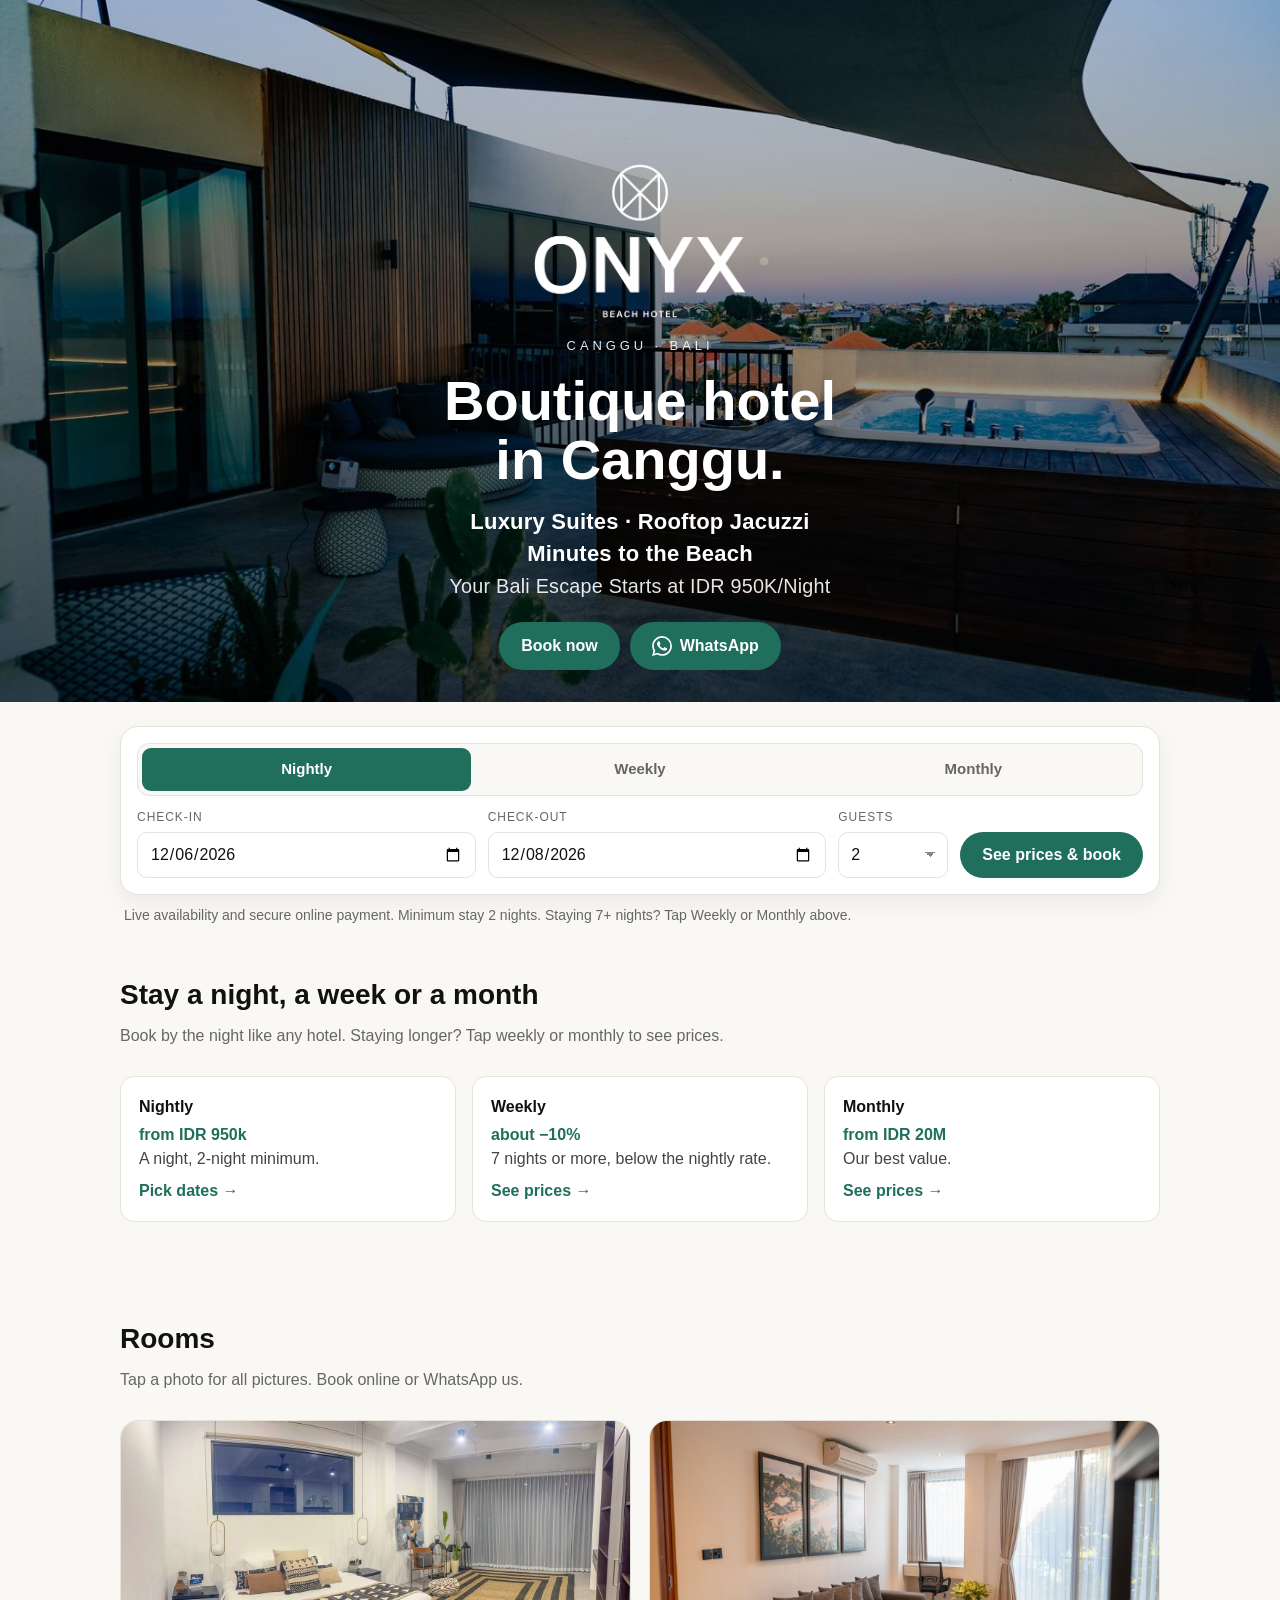
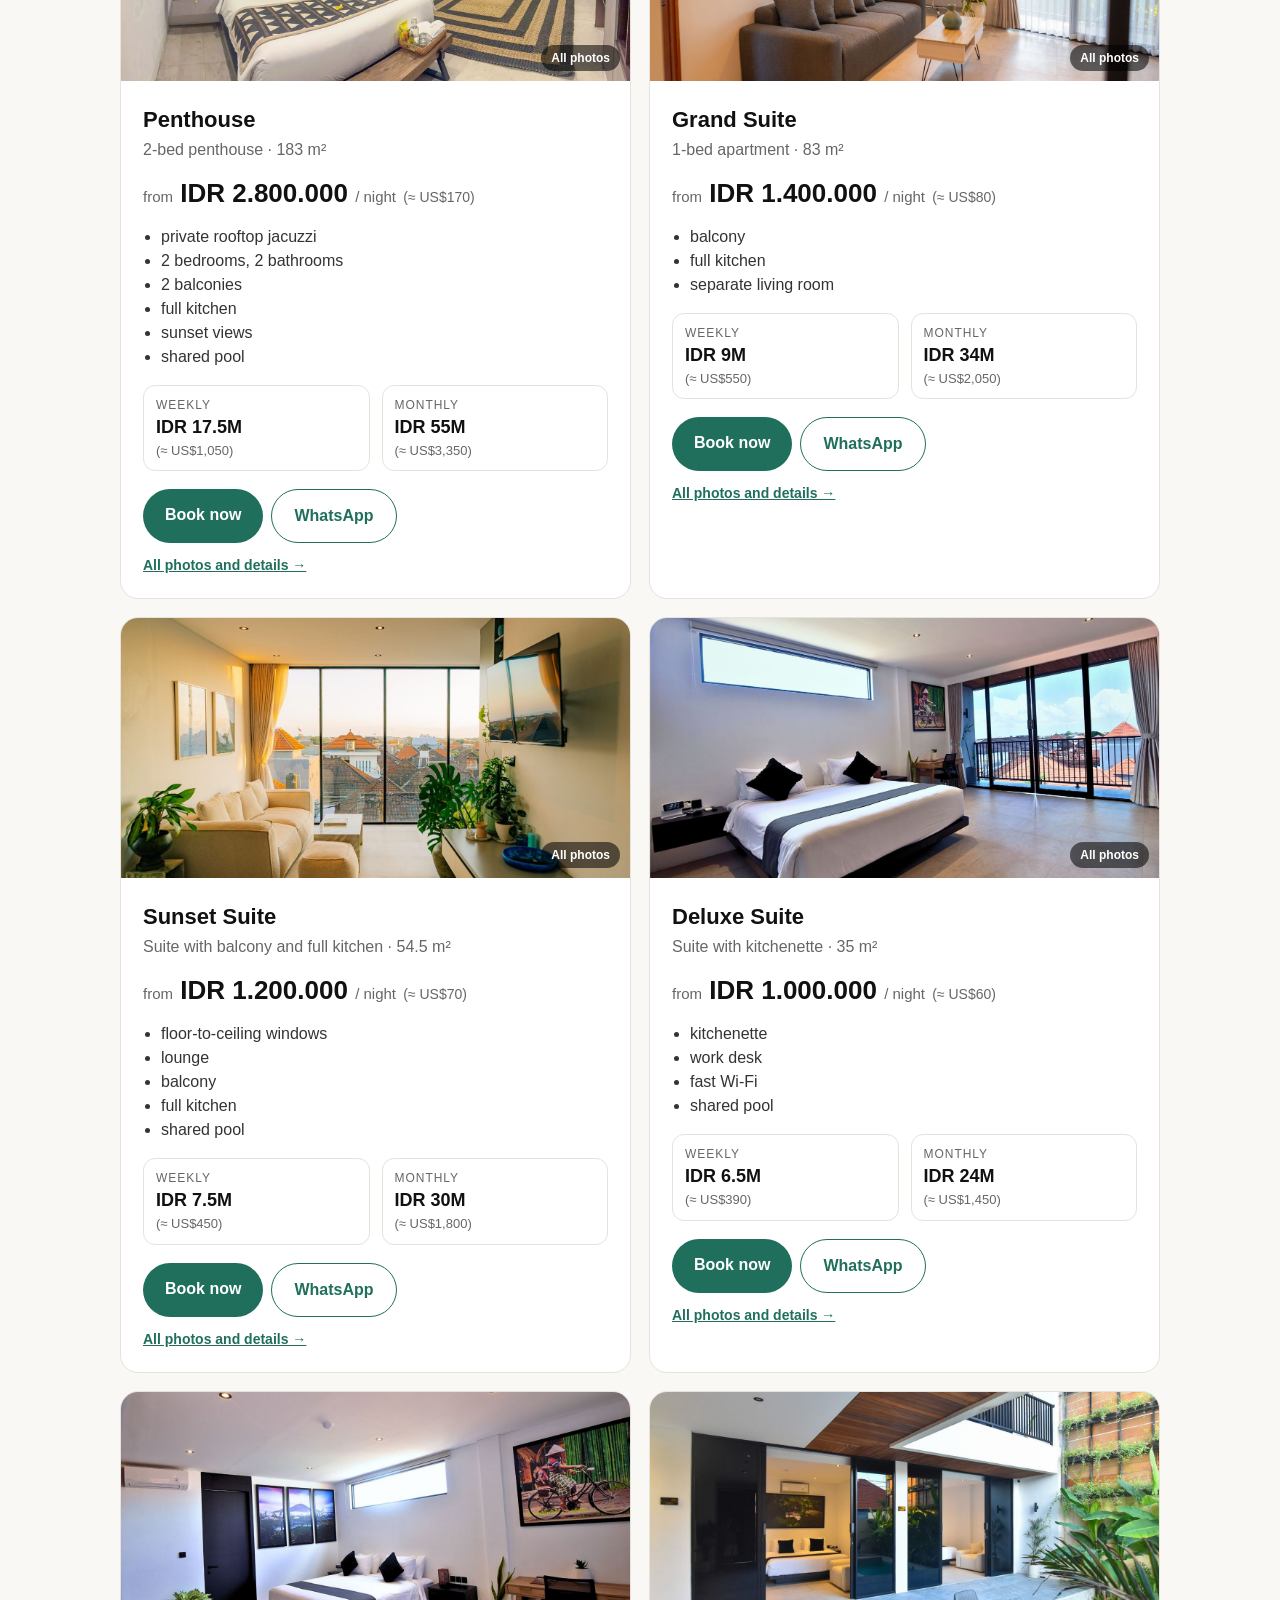
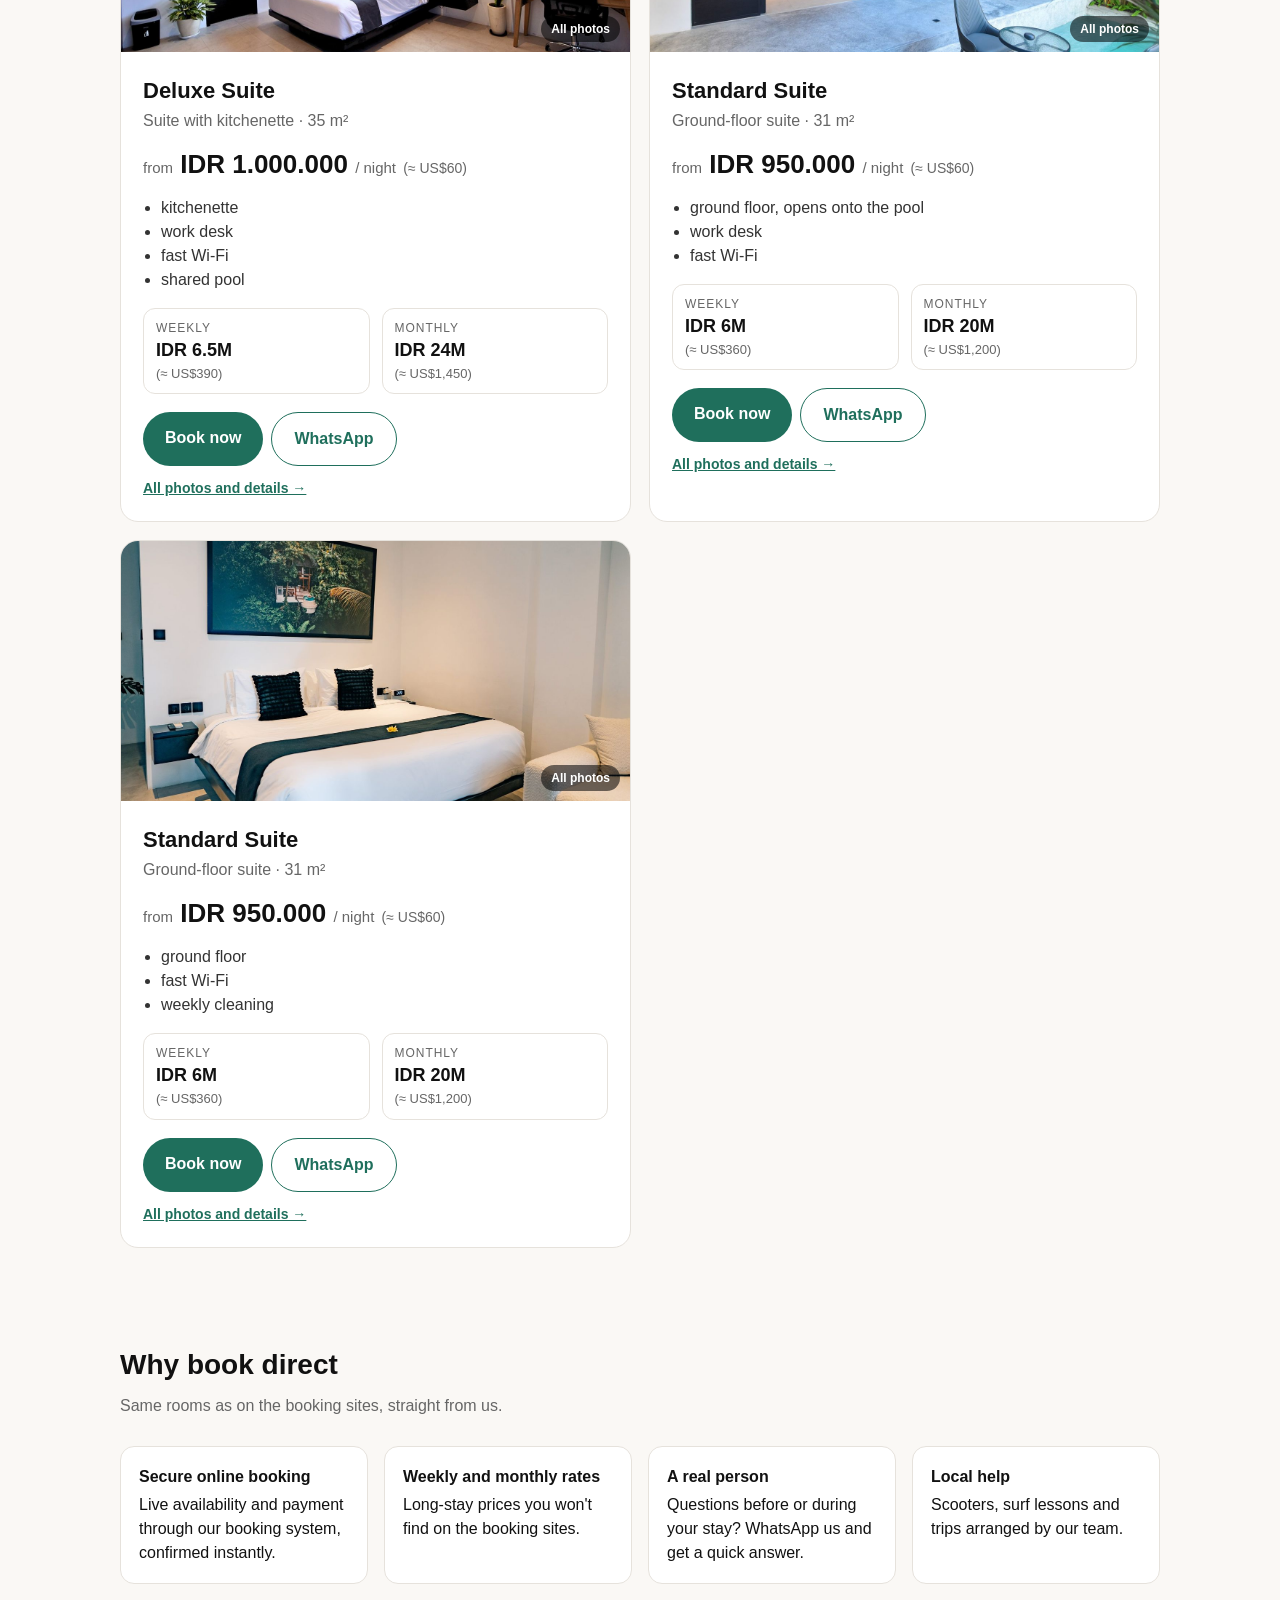
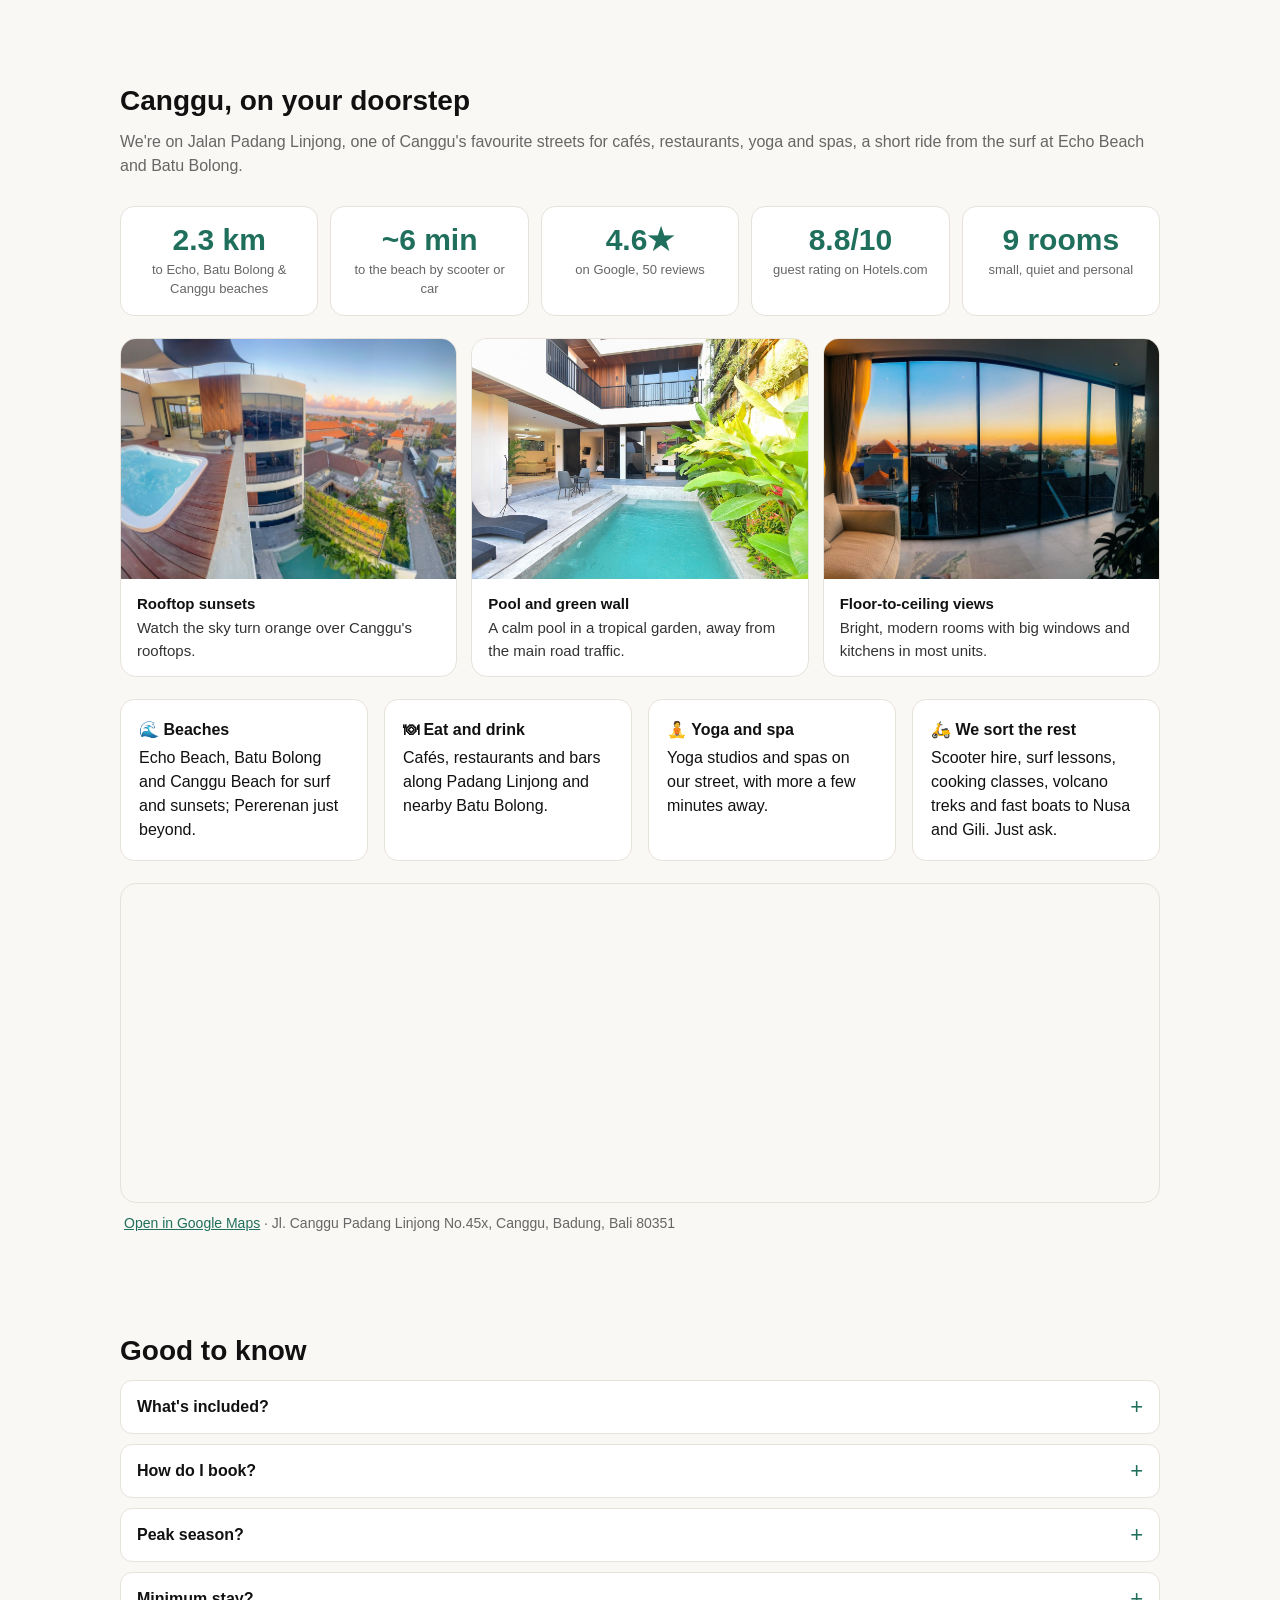
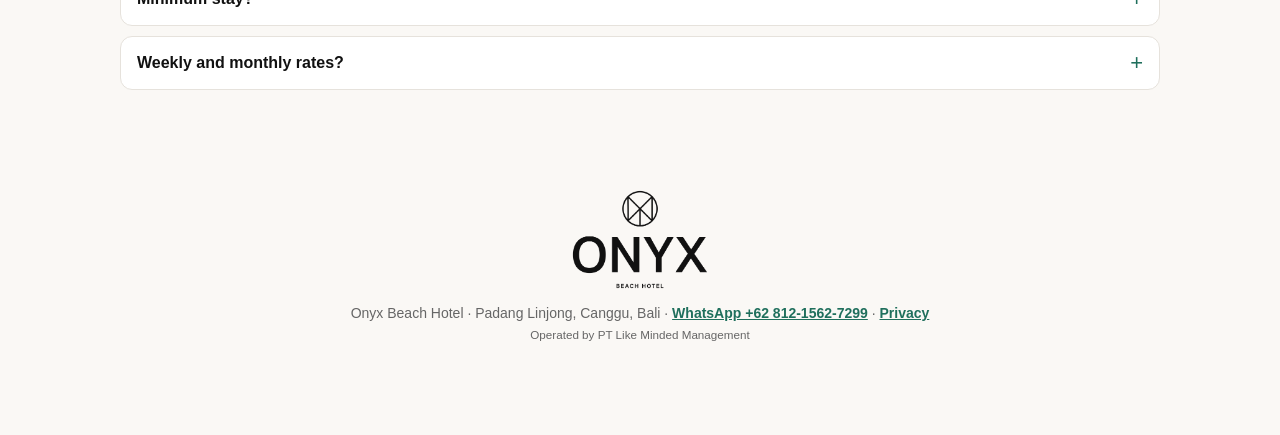
==== index.html @ e7cbac2f "Fixed cover photo per room, all different; Penthouse name Co-Authored-By: Claude Opus 5.5 <noreply@a" ====
<!doctype html>
<html lang="en">
<head>
<meta charset="utf-8">
<meta name="viewport" content="width=device-width, initial-scale=1">
<title>Onyx Beach Hotel Canggu | Boutique Hotel · Nightly, Weekly &amp; Monthly Stays</title>
<meta name="description" content="Boutique hotel in Canggu, Bali. Suites and a rooftop penthouse around a pool, a few minutes from Echo Beach. From IDR 950k a night; weekly and monthly rates available. Book direct on WhatsApp.">
<meta property="og:title" content="Onyx Beach Hotel, Canggu: boutique suites and a rooftop penthouse">
<meta property="og:description" content="From IDR 950k a night. Weekly and monthly rates available. Book direct on WhatsApp.">
<meta property="og:image" content="https://onyxbeachhotel.com/img/hero.jpg">
<meta property="og:url" content="https://onyxbeachhotel.com/">
<link rel="canonical" href="https://onyxbeachhotel.com/">
<link rel="icon" type="image/png" href="img/favicon-64.png">
<link rel="apple-touch-icon" href="img/apple-touch-icon.png">
<meta name="theme-color" content="#000000">
<script type="application/ld+json">{"@context": "https://schema.org", "@type": "Hotel", "name": "Onyx Beach Hotel", "description": "Boutique hotel in Padang Linjong, Canggu, Bali. Nightly stays, plus weekly and monthly rates.", "address": {"@type": "PostalAddress", "addressLocality": "Canggu", "addressRegion": "Bali", "addressCountry": "ID"}, "url": "https://onyxbeachhotel.com", "telephone": "+6281215627299", "amenityFeature": [{"@type": "LocationFeatureSpecification", "name": "Swimming pool", "value": true}, {"@type": "LocationFeatureSpecification", "name": "Free Wi-Fi", "value": true}, {"@type": "LocationFeatureSpecification", "name": "Kitchen", "value": true}], "priceRange": "From IDR 950.000 per night"}</script>
<style>
:root{--ink:#111;--muted:#666;--line:#e6e2dc;--bg:#faf8f5;--card:#fff;--accent:#1f6f5c;--accent-ink:#fff}
*{box-sizing:border-box}body{margin:0;font-family:-apple-system,BlinkMacSystemFont,"Segoe UI",Roboto,sans-serif;color:var(--ink);background:var(--bg);line-height:1.5}
img{display:block;width:100%;height:100%;object-fit:cover}
.hero{position:relative;height:78vh;min-height:460px;color:#fff}
.hero img{position:absolute;inset:0}.hero::after{content:"";position:absolute;inset:0;background:linear-gradient(180deg,rgba(0,0,0,.15),rgba(0,0,0,.6))}
.hero .in{position:absolute;z-index:1;left:0;right:0;bottom:0;padding:32px 20px;max-width:1080px;margin:0 auto}
.hero .in img.logo{position:static;width:min(220px,46vw);height:auto;display:block;margin:0 auto 14px;object-fit:contain}
.hero .in{text-align:center}.hero p.tag{font-size:clamp(18px,2.4vw,22px);font-weight:600;letter-spacing:.01em;line-height:1.45}.hero p.tag .from{font-weight:400;opacity:.9;font-size:.9em}.hero p{margin-left:auto!important;margin-right:auto!important}.hbtns{justify-content:center}
.brand{letter-spacing:.3em;font-size:13px;text-transform:uppercase;opacity:.9}
h1{font-size:clamp(32px,6vw,56px);line-height:1.05;margin:.3em 0}
.hero p{font-size:18px;max-width:560px;margin:0 0 20px}
.btn{display:inline-block;background:var(--accent);color:var(--accent-ink);text-decoration:none;padding:14px 22px;border-radius:999px;font-weight:600}
.search{padding-top:24px;padding-bottom:0}
.bk{display:grid;grid-template-columns:1fr 1fr 110px auto;gap:12px;align-items:end;background:var(--card);border:1px solid var(--line);border-radius:18px;padding:16px;box-shadow:0 8px 24px rgba(0,0,0,.06)}
.bk label{display:flex;flex-direction:column;font-size:12px;text-transform:uppercase;letter-spacing:.08em;color:var(--muted);gap:6px}
.bk input,.bk select{font:inherit;font-size:16px;color:var(--ink);padding:10px 12px;border:1px solid var(--line);border-radius:10px;background:#fff;min-height:46px;width:100%}
.bk .btn{border:0;font-size:16px;cursor:pointer;min-height:46px}
.bk .stay{grid-column:1/-1;display:grid;grid-template-columns:repeat(3,1fr);gap:4px;background:var(--bg,#f4f1ec);border:1px solid var(--line);border-radius:12px;padding:4px}
.bk .stay button{font:inherit;font-size:15px;font-weight:600;border:0;border-radius:9px;padding:10px 4px;background:transparent;color:var(--muted);cursor:pointer;min-height:42px}
.bk .stay button[aria-selected=true]{background:var(--accent,#2f6f57);color:#fff}
.bk label[hidden]{display:none}
.float{transition:opacity .2s}
[data-pick]{cursor:pointer;transition:border-color .15s,transform .15s}
[data-pick]:hover,[data-pick]:focus-visible{border-color:var(--accent,#2f6f57);transform:translateY(-1px)}
[data-pick] .go{display:block;margin-top:8px;font-weight:600;color:var(--accent,#2f6f57)}
.note{color:var(--muted);font-size:14px;margin:10px 4px 0}.note a{color:var(--accent)}
.bk input,.bk select{min-width:0;max-width:100%;height:46px;-webkit-appearance:none;appearance:none}.bk select{background-image:linear-gradient(45deg,transparent 50%,#888 50%),linear-gradient(135deg,#888 50%,transparent 50%);background-position:calc(100% - 17px) 50%,calc(100% - 12px) 50%;background-size:5px 5px;background-repeat:no-repeat;padding-right:28px}
.bk input::-webkit-date-and-time-value{text-align:left}.bk label{min-width:0}
.gallery{position:relative;text-decoration:none}.gallery .ph{position:absolute;right:10px;bottom:10px;background:rgba(0,0,0,.55);color:#fff;font-size:12px;font-weight:600;padding:4px 10px;border-radius:999px;pointer-events:none}
@media (max-width:760px){.bk{grid-template-columns:repeat(6,minmax(0,1fr));align-items:end}.bk .stay{grid-column:1/-1}.bk label{grid-column:span 3}.bk label.g{grid-column:span 2}.bk .btn{grid-column:span 4}}
.stats{display:grid;grid-template-columns:repeat(5,1fr);gap:12px;margin:0 0 22px}
.stats div{background:var(--card);border:1px solid var(--line);border-radius:14px;padding:16px;text-align:center}
.stats b{display:block;font-size:clamp(22px,4vw,30px);color:var(--accent);line-height:1.1}.stats span{display:block;font-size:13px;color:var(--muted);margin-top:4px}
.tiles{display:grid;grid-template-columns:repeat(3,1fr);gap:14px;margin:0 0 22px}
.tiles figure{margin:0;background:var(--card);border:1px solid var(--line);border-radius:16px;overflow:hidden}
.tiles img{height:240px}.tiles figcaption{padding:14px 16px;color:#333;font-size:15px}.tiles b{display:block;color:var(--ink);margin-bottom:2px}
.map{margin-top:22px;border-radius:16px;overflow:hidden;border:1px solid var(--line);height:320px}.map iframe{border:0;width:100%;height:100%}
.place .why{margin-top:0}
@media (max-width:760px){.stats{grid-template-columns:repeat(2,1fr)}.stats div:last-child{grid-column:1/-1}.tiles{grid-template-columns:1fr}.tiles img{height:220px}.map{height:260px}}
.btn.alt{background:#fff;color:var(--accent);border:1px solid var(--accent)}
.btn.ghost{background:rgba(255,255,255,.15);border:1px solid rgba(255,255,255,.6);margin-left:8px}
.hbtns{display:flex;gap:10px;flex-wrap:wrap;align-items:stretch}.hbtns .btn{margin:0;display:inline-flex;align-items:center;justify-content:center;gap:8px;line-height:1.2}
.btn.wa{background:var(--accent);color:#fff}.btn.wa svg{width:20px;height:20px}
.wafab{position:fixed;right:16px;bottom:calc(78px + env(safe-area-inset-bottom));z-index:9;width:56px;height:56px;border-radius:50%;background:var(--accent);color:#fff;display:flex;align-items:center;justify-content:center;box-shadow:0 6px 20px rgba(0,0,0,.25);transition:opacity .2s}.wafab svg{width:30px;height:30px}@media (max-width:640px){.wafab{width:52px;height:52px;bottom:calc(72px + env(safe-area-inset-bottom))}}
section{max-width:1080px;margin:0 auto;padding:48px 20px}
h2{font-size:28px;margin:0 0 8px}.lead{color:var(--muted);margin:0 0 28px}
.why{display:grid;grid-template-columns:repeat(auto-fit,minmax(220px,1fr));gap:16px}
.why div{background:var(--card);border:1px solid var(--line);border-radius:14px;padding:18px}
.why b{display:block;margin-bottom:4px}
.units{display:grid;gap:22px}
.unit{background:var(--card);border:1px solid var(--line);border-radius:18px;overflow:hidden;display:grid;grid-template-columns:1fr;grid-template-rows:auto 1fr}
@media (min-width:761px){.units{grid-template-columns:1fr 1fr;gap:18px}.unit .gallery{height:260px;min-height:0}}
.gallery{display:block;overflow:hidden;min-height:300px}.gallery img{width:100%;height:100%;object-fit:cover;display:block}
.gallery img{scroll-snap-align:start}
.unit .body{padding:22px}.unit h3{margin:0;font-size:22px}.meta{color:var(--muted);margin:2px 0 12px}
.more{margin:12px 0 0;font-size:14px}.more a{color:var(--accent);font-weight:600}
.feats{padding-left:18px;margin:0 0 16px;color:#333}
.night{margin:0 0 12px;font-size:clamp(22px,5.5vw,26px);font-weight:700}.night .from,.night .per{font-size:15px;font-weight:400;color:var(--muted)}.night .sub{display:inline;font-size:14px;font-weight:400}
.prices{display:grid;grid-template-columns:1fr 1fr;gap:12px;margin-bottom:18px}
.prices div{border:1px solid var(--line);border-radius:12px;padding:10px 12px}
.lbl{display:block;font-size:12px;text-transform:uppercase;letter-spacing:.08em;color:var(--muted)}
.amt{display:block;font-weight:700;font-size:clamp(15px,4.2vw,18px);white-space:nowrap}.sub{display:block;font-size:13px;color:var(--muted)}
.strip{display:grid;grid-template-columns:1fr 1fr;gap:12px}.strip img{border-radius:14px;height:260px}
details{background:var(--card);border:1px solid var(--line);border-radius:12px;padding:14px 16px;margin-bottom:10px}
summary{font-weight:600;cursor:pointer;list-style:none;display:flex;justify-content:space-between;align-items:center;gap:12px}summary::-webkit-details-marker{display:none}
summary::after{content:"+";font-size:22px;font-weight:400;color:var(--accent);line-height:1}details[open] summary::after{content:"−"}
footer a{color:var(--accent);font-weight:600}
footer{text-align:center;color:var(--muted);padding:40px 20px 90px;font-size:14px}
.float{position:fixed;right:16px;bottom:calc(16px + env(safe-area-inset-bottom));z-index:9;box-shadow:0 6px 20px rgba(0,0,0,.25)}@media (max-width:640px){.float{padding:10px 16px;font-size:15px}.float .fl-x{display:none}}
@media (max-width:760px){.unit{grid-template-columns:1fr}.gallery{min-height:240px}.btn.ghost{display:none}.strip img{height:180px}}
.acts{display:flex;gap:8px;flex-wrap:wrap}.acts .btn{margin:0;text-align:center}
#rates .why .p{display:block;font-weight:700;color:var(--accent)}#rates .why .d{display:block;color:#444}
.mb{display:none}
@media (max-width:760px){
section{padding:30px 16px}h2{font-size:23px;margin-bottom:4px}.lead{font-size:15px;margin:0 0 14px}
.dt{display:none}.mb{display:inline}
.hero{height:64svh;min-height:470px}.hero .in{padding:22px 16px}.hero p{font-size:16px;margin-bottom:14px}.hero .in img.logo{width:min(150px,38vw);margin-bottom:8px}h1{font-size:34px}
.search{padding-top:16px}.bk{padding:12px;gap:10px}
#rates .why{grid-template-columns:repeat(3,1fr);gap:8px}#rates .why div{padding:12px 10px;font-size:13.5px;text-align:center}#rates .why .d{display:none}#rates .why .go{margin-top:4px;font-size:13px}
.units{grid-auto-flow:column;grid-auto-columns:86%;overflow-x:auto;scroll-snap-type:x mandatory;gap:12px;margin:0 -16px;padding:0 16px 8px;-webkit-overflow-scrolling:touch;scrollbar-width:none}
.units::-webkit-scrollbar{display:none}.unit{scroll-snap-align:center;align-self:start}
.unit .gallery{min-height:0;height:210px;overflow:hidden}.unit .gallery img:not(:first-child){display:none}
.unit .body{padding:14px 16px 16px}.unit h3{font-size:20px}.meta{margin:0 0 8px;font-size:14px}
.night{font-size:20px;margin:0 0 10px}.night .sub{font-size:13px}
.feats{display:flex;flex-wrap:wrap;gap:5px;padding:0;margin:0 0 10px;list-style:none}.feats li{font-size:12px;line-height:1.3;background:var(--bg);border:1px solid var(--line);border-radius:999px;padding:3px 9px;color:#444}.feats li:nth-child(n+4){display:none}
.unit .more{display:none}#units{padding-bottom:14px}#units+section{padding-top:22px}
.prices{gap:8px;margin-bottom:12px}.prices div{padding:8px 10px}
.acts{flex-wrap:nowrap}.acts .btn{flex:1;padding:12px 8px}
.more{margin-top:10px}
.why{grid-template-columns:1fr 1fr;gap:8px}.why div{padding:12px;font-size:14px}
.stats{display:flex;overflow-x:auto;gap:8px;margin:0 -16px 14px;padding:0 16px 4px;scrollbar-width:none}.stats::-webkit-scrollbar{display:none}.stats div{flex:0 0 40%;padding:12px 8px}.stats div:last-child{grid-column:auto}
.tiles{display:grid;grid-auto-flow:column;grid-auto-columns:78%;grid-template-columns:none;overflow-x:auto;scroll-snap-type:x mandatory;gap:10px;margin:0 -16px 14px;padding:0 16px 4px;scrollbar-width:none}.tiles::-webkit-scrollbar{display:none}.tiles figure{scroll-snap-align:start}.tiles img{height:170px}.tiles figcaption{padding:10px 12px;font-size:14px}
.map{height:200px;margin-top:14px}
.tiles,.stats{scroll-padding:0 16px}.tiles figure:first-child,.stats div:first-child{margin-left:0}
.night .sub{display:block;margin-top:2px}
#rates .lead{display:none}
.place .lead{font-size:14.5px}
details{padding:12px 14px;margin-bottom:8px}details p{margin:8px 0 0}
footer{padding:28px 16px 90px}
}

</style>
</head>
<body>
<header class="hero">
  <img src="img/hero.jpg" alt="Penthouse jacuzzi terrace at Onyx Beach Hotel, Canggu">
  <div class="in">
    <img class="logo" src="img/onyx-logo-white.png" alt="Onyx Beach Hotel">
    <div class="brand">Canggu · Bali</div>
    <h1>Boutique hotel<br>in Canggu.</h1>
    <p class="tag">Luxury Suites · Rooftop Jacuzzi<br>Minutes to the Beach<br><span class="from">Your Bali Escape Starts at IDR 950K/Night</span></p>
    <div class="hbtns"><a class="btn" href="https://us2.cloudbeds.com/en/reservation/o2FIu3?currency=idr">Book now</a><a class="btn wa" href="https://wa.me/6281215627299?text=Hi%20Onyx%2C%20I%27d%20like%20to%20book%20a%20room.%20Check-in%3A%20%E2%80%A6%20Check-out%3A%20%E2%80%A6%20Guests%3A%20%E2%80%A6"><svg viewBox="0 0 24 24" width="22" height="22" aria-hidden="true" fill="currentColor"><path d="M17.472 14.382c-.297-.149-1.758-.867-2.03-.967-.273-.099-.471-.148-.67.15-.197.297-.767.966-.94 1.164-.173.199-.347.223-.644.075-.297-.15-1.255-.463-2.39-1.475-.883-.788-1.48-1.761-1.653-2.059-.173-.297-.018-.458.13-.606.134-.133.298-.347.446-.52.149-.174.198-.298.298-.497.099-.198.05-.371-.025-.52-.075-.149-.669-1.612-.916-2.207-.242-.579-.487-.5-.669-.51-.173-.008-.371-.01-.57-.01-.198 0-.52.074-.792.372-.272.297-1.04 1.016-1.04 2.479 0 1.462 1.065 2.875 1.213 3.074.149.198 2.096 3.2 5.077 4.487.709.306 1.262.489 1.694.625.712.227 1.36.195 1.871.118.571-.085 1.758-.719 2.006-1.413.248-.694.248-1.289.173-1.413-.074-.124-.272-.198-.57-.347m-5.421 7.403h-.004a9.87 9.87 0 01-5.031-1.378l-.361-.214-3.741.982.998-3.648-.235-.374a9.86 9.86 0 01-1.51-5.26c.001-5.45 4.436-9.884 9.888-9.884 2.64 0 5.122 1.03 6.988 2.898a9.825 9.825 0 012.893 6.994c-.003 5.45-4.437 9.884-9.885 9.884m8.413-18.297A11.815 11.815 0 0012.05 0C5.495 0 .16 5.335.157 11.892c0 2.096.547 4.142 1.588 5.945L.057 24l6.305-1.654a11.882 11.882 0 005.683 1.448h.005c6.554 0 11.89-5.335 11.893-11.893a11.821 11.821 0 00-3.48-8.413z"/></svg> WhatsApp</a></div>
  </div>
</header>

<section class="search" id="book">
  <form id="bk" class="bk">
    <div class="stay" role="tablist" aria-label="Length of stay">
      <button type="button" role="tab" data-m="night" aria-selected="true">Nightly</button>
      <button type="button" role="tab" data-m="week" aria-selected="false">Weekly</button>
      <button type="button" role="tab" data-m="month" aria-selected="false">Monthly</button>
    </div>
    <label>Check-in<input type="date" name="in" required></label>
    <label class="m-night">Check-out<input type="date" name="out" required></label>
    <label class="m-week" hidden>Weeks<select name="w"><option value="1">1 week</option><option value="2">2 weeks</option><option value="3">3 weeks</option></select></label>
    <label class="m-month" hidden>Months<select name="mo"><option value="1">1 month</option><option value="2">2 months</option><option value="3">3 months</option></select></label>
    <label class="g">Guests<select name="g"><option>1</option><option selected>2</option><option>3</option><option>4</option><option>5</option><option>6</option></select></label>
    <button class="btn" type="submit">See prices &amp; book</button>
  </form>
  <p class="note" id="bknote">Live availability and secure online payment. Minimum stay 2 nights. Staying 7+ nights? Tap Weekly or Monthly above.</p>
</section>
<script>
(function(){
  var f=document.getElementById('bk'), base="https://us2.cloudbeds.com/en/reservation/o2FIu3?currency=idr", mode='night';
  var direct='https://onyx-whatsapp.onyxbeachhotel.workers.dev/book';
  var notes={night:'Live availability and secure online payment. Minimum stay 2 nights. Staying 7+ nights? Tap Weekly or Monthly above.',
    week:'Weekly prices, about 10% below the nightly rate. Booked direct with us: no booking-site fees. We confirm on WhatsApp.',
    month:'Monthly prices from IDR 20M, our best value. Booked direct with us: no booking-site fees. Longer than 3 months? Tap Chat.'};
  function iso(d){return d.toISOString().slice(0,10)}
  function plus(v,n,unit){var d=new Date(v+'T12:00'); if(unit==='m') d.setMonth(d.getMonth()+n); else d.setDate(d.getDate()+n); return iso(d)}
  var t=new Date(Date.now()+8*3600e3); t.setUTCHours(12);
  f['in'].min=iso(t); f['in'].value=iso(t); f.out.min=plus(iso(t),2); f.out.value=plus(iso(t),2);
  f['in'].addEventListener('change',function(){
    var m=plus(f['in'].value,2); f.out.min=m; if(f.out.value<m) f.out.value=m;
  });
  function setMode(m){
    mode=m;
    [].forEach.call(f.querySelectorAll('.stay button'),function(b){b.setAttribute('aria-selected',b.getAttribute('data-m')===m?'true':'false')});
    f.querySelector('.m-night').hidden=m!=='night'; f.out.required=m==='night';
    f.querySelector('.m-week').hidden=m!=='week'; f.querySelector('.m-month').hidden=m!=='month';
    document.getElementById('bknote').textContent=notes[m];
  }
  [].forEach.call(f.querySelectorAll('.stay button'),function(b){b.addEventListener('click',function(){setMode(b.getAttribute('data-m'))})});
  function pick(e){
    var el=e.target.closest&&e.target.closest('[data-pick]'); if(!el||(e.type==='keydown'&&e.key!=='Enter'&&e.key!==' ')) return;
    e.preventDefault(); setMode(el.getAttribute('data-pick')); document.getElementById('book').scrollIntoView({behavior:'smooth',block:'start'});
  }
  document.addEventListener('click',pick); document.addEventListener('keydown',pick);
  if(location.hash==='#monthly') setMode('month'); else if(location.hash==='#weekly') setMode('week');
  f.addEventListener('submit',function(e){
    e.preventDefault();
    if(mode==='night'){
      var q='checkin='+f['in'].value+'&checkout='+f.out.value+'&adults='+f.g.value;
      location.href=base+(base.indexOf('?')<0?'?':'&')+q+'#'+q; return;
    }
    var out=mode==='week'?plus(f['in'].value,7*f.w.value):plus(f['in'].value,+f.mo.value,'m');
    location.href=direct+'?in='+f['in'].value+'&out='+out+'&adults='+Math.min(f.g.value,4)+'&stay='+mode+'&n='+(mode==='week'?f.w.value:f.mo.value);
  });
  // Keep the chat button off the booking box while it is on screen (phones).
  document.addEventListener('DOMContentLoaded',function(){
    var fl=document.querySelectorAll('.float,.wafab');
    if(fl.length&&'IntersectionObserver' in window) new IntersectionObserver(function(es){[].forEach.call(fl,function(x){x.style.opacity=es[0].isIntersecting?'0':'';x.style.pointerEvents=es[0].isIntersecting?'none':''})},{rootMargin:'-60% 0px 0px 0px'}).observe(f);
  });
})();
</script>

<section id="rates">
  <h2>Stay a night, a week or a month</h2>
  <p class="lead">Book by the night like any hotel. Staying longer? Tap weekly or monthly to see prices.</p>
  <div class="why">
    <div data-pick="night" role="button" tabindex="0"><b>Nightly</b><span class="p">from IDR 950k</span><span class="d">A night, 2-night minimum.</span><span class="go">Pick dates →</span></div>
    <div data-pick="week" role="button" tabindex="0"><b>Weekly</b><span class="p">about −10%</span><span class="d">7 nights or more, below the nightly rate.</span><span class="go">See prices →</span></div>
    <div data-pick="month" role="button" tabindex="0"><b>Monthly</b><span class="p">from IDR 20M</span><span class="d">Our best value.</span><span class="go">See prices →</span></div>
  </div>
</section>

<section id="units">
  <h2>Rooms</h2>
  <p class="lead"><span class="dt">Tap a photo for all pictures. Book online or WhatsApp us.</span><span class="mb">Swipe for all 7 rooms →</span></p>
  <div class="units">
    <article class="unit" id="u401">
      <a class="gallery" href="/rooms/401/" aria-label="All photos of Penthouse"><img src="img/401.jpg" alt="Penthouse" loading="lazy"><span class="ph">All photos</span></a>
      <div class="body">
        <h3><a href="/rooms/401/" style="color:inherit;text-decoration:none">Penthouse</a></h3>
        <p class="meta">2-bed penthouse · 183&nbsp;m²</p>
        <p class="night"><span class="from">from</span> IDR 2.800.000 <span class="per">/ night</span> <span class="sub">(≈ US$170)</span></p>
        <ul class="feats"><li>private rooftop jacuzzi</li><li>2 bedrooms, 2 bathrooms</li><li>2 balconies</li><li>full kitchen</li><li>sunset views</li><li>shared pool</li></ul>
        <div class="prices">
          <div><span class="lbl">Weekly</span><span class="amt">IDR 17.5M</span><span class="sub">(≈ US$1,050)</span></div>
          <div><span class="lbl">Monthly</span><span class="amt">IDR 55M</span><span class="sub">(≈ US$3,350)</span></div>
        </div>
        <div class="acts"><a class="btn" href="https://us2.cloudbeds.com/en/reservation/o2FIu3?currency=idr">Book now</a><a class="btn alt" href="https://wa.me/6281215627299?text=Hi%20Onyx%2C%20I%27d%20like%20to%20book%20Penthouse.%20Check-in%3A%20%E2%80%A6%20Check-out%3A%20%E2%80%A6%20Guests%3A%20%E2%80%A6">WhatsApp</a></div>
        <p class="more"><a href="/rooms/401/">All photos and details →</a></p>
      </div>
    </article>
    <article class="unit" id="u201">
      <a class="gallery" href="/rooms/201/" aria-label="All photos of Grand Suite"><img src="img/201-c.jpg" alt="Grand Suite" loading="lazy"><span class="ph">All photos</span></a>
      <div class="body">
        <h3><a href="/rooms/201/" style="color:inherit;text-decoration:none">Grand Suite</a></h3>
        <p class="meta">1-bed apartment · 83&nbsp;m²</p>
        <p class="night"><span class="from">from</span> IDR 1.400.000 <span class="per">/ night</span> <span class="sub">(≈ US$80)</span></p>
        <ul class="feats"><li>balcony</li><li>full kitchen</li><li>separate living room</li></ul>
        <div class="prices">
          <div><span class="lbl">Weekly</span><span class="amt">IDR 9M</span><span class="sub">(≈ US$550)</span></div>
          <div><span class="lbl">Monthly</span><span class="amt">IDR 34M</span><span class="sub">(≈ US$2,050)</span></div>
        </div>
        <div class="acts"><a class="btn" href="https://us2.cloudbeds.com/en/reservation/o2FIu3?currency=idr">Book now</a><a class="btn alt" href="https://wa.me/6281215627299?text=Hi%20Onyx%2C%20I%27d%20like%20to%20book%20Grand%20Suite.%20Check-in%3A%20%E2%80%A6%20Check-out%3A%20%E2%80%A6%20Guests%3A%20%E2%80%A6">WhatsApp</a></div>
        <p class="more"><a href="/rooms/201/">All photos and details →</a></p>
      </div>
    </article>
    <article class="unit" id="u203">
      <a class="gallery" href="/rooms/203/" aria-label="All photos of Sunset Suite"><img src="img/203.jpg" alt="Sunset Suite" loading="lazy"><span class="ph">All photos</span></a>
      <div class="body">
        <h3><a href="/rooms/203/" style="color:inherit;text-decoration:none">Sunset Suite</a></h3>
        <p class="meta">Suite with balcony and full kitchen · 54.5&nbsp;m²</p>
        <p class="night"><span class="from">from</span> IDR 1.200.000 <span class="per">/ night</span> <span class="sub">(≈ US$70)</span></p>
        <ul class="feats"><li>floor-to-ceiling windows</li><li>lounge</li><li>balcony</li><li>full kitchen</li><li>shared pool</li></ul>
        <div class="prices">
          <div><span class="lbl">Weekly</span><span class="amt">IDR 7.5M</span><span class="sub">(≈ US$450)</span></div>
          <div><span class="lbl">Monthly</span><span class="amt">IDR 30M</span><span class="sub">(≈ US$1,800)</span></div>
        </div>
        <div class="acts"><a class="btn" href="https://us2.cloudbeds.com/en/reservation/o2FIu3?currency=idr">Book now</a><a class="btn alt" href="https://wa.me/6281215627299?text=Hi%20Onyx%2C%20I%27d%20like%20to%20book%20Sunset%20Suite.%20Check-in%3A%20%E2%80%A6%20Check-out%3A%20%E2%80%A6%20Guests%3A%20%E2%80%A6">WhatsApp</a></div>
        <p class="more"><a href="/rooms/203/">All photos and details →</a></p>
      </div>
    </article>
    <article class="unit" id="u202">
      <a class="gallery" href="/rooms/202/" aria-label="All photos of Deluxe Suite"><img src="img/202-c.jpg" alt="Deluxe Suite" loading="lazy"><span class="ph">All photos</span></a>
      <div class="body">
        <h3><a href="/rooms/202/" style="color:inherit;text-decoration:none">Deluxe Suite</a></h3>
        <p class="meta">Suite with kitchenette · 35&nbsp;m²</p>
        <p class="night"><span class="from">from</span> IDR 1.000.000 <span class="per">/ night</span> <span class="sub">(≈ US$60)</span></p>
        <ul class="feats"><li>kitchenette</li><li>work desk</li><li>fast Wi-Fi</li><li>shared pool</li></ul>
        <div class="prices">
          <div><span class="lbl">Weekly</span><span class="amt">IDR 6.5M</span><span class="sub">(≈ US$390)</span></div>
          <div><span class="lbl">Monthly</span><span class="amt">IDR 24M</span><span class="sub">(≈ US$1,450)</span></div>
        </div>
        <div class="acts"><a class="btn" href="https://us2.cloudbeds.com/en/reservation/o2FIu3?currency=idr">Book now</a><a class="btn alt" href="https://wa.me/6281215627299?text=Hi%20Onyx%2C%20I%27d%20like%20to%20book%20Deluxe%20Suite.%20Check-in%3A%20%E2%80%A6%20Check-out%3A%20%E2%80%A6%20Guests%3A%20%E2%80%A6">WhatsApp</a></div>
        <p class="more"><a href="/rooms/202/">All photos and details →</a></p>
      </div>
    </article>
    <article class="unit" id="u302">
      <a class="gallery" href="/rooms/302/" aria-label="All photos of Deluxe Suite"><img src="img/302-c.jpg" alt="Deluxe Suite" loading="lazy"><span class="ph">All photos</span></a>
      <div class="body">
        <h3><a href="/rooms/302/" style="color:inherit;text-decoration:none">Deluxe Suite</a></h3>
        <p class="meta">Suite with kitchenette · 35&nbsp;m²</p>
        <p class="night"><span class="from">from</span> IDR 1.000.000 <span class="per">/ night</span> <span class="sub">(≈ US$60)</span></p>
        <ul class="feats"><li>kitchenette</li><li>work desk</li><li>fast Wi-Fi</li><li>shared pool</li></ul>
        <div class="prices">
          <div><span class="lbl">Weekly</span><span class="amt">IDR 6.5M</span><span class="sub">(≈ US$390)</span></div>
          <div><span class="lbl">Monthly</span><span class="amt">IDR 24M</span><span class="sub">(≈ US$1,450)</span></div>
        </div>
        <div class="acts"><a class="btn" href="https://us2.cloudbeds.com/en/reservation/o2FIu3?currency=idr">Book now</a><a class="btn alt" href="https://wa.me/6281215627299?text=Hi%20Onyx%2C%20I%27d%20like%20to%20book%20Deluxe%20Suite.%20Check-in%3A%20%E2%80%A6%20Check-out%3A%20%E2%80%A6%20Guests%3A%20%E2%80%A6">WhatsApp</a></div>
        <p class="more"><a href="/rooms/302/">All photos and details →</a></p>
      </div>
    </article>
    <article class="unit" id="u101">
      <a class="gallery" href="/rooms/101/" aria-label="All photos of Standard Suite"><img src="img/101-c.jpg" alt="Standard Suite" loading="lazy"><span class="ph">All photos</span></a>
      <div class="body">
        <h3><a href="/rooms/101/" style="color:inherit;text-decoration:none">Standard Suite</a></h3>
        <p class="meta">Ground-floor suite · 31&nbsp;m²</p>
        <p class="night"><span class="from">from</span> IDR 950.000 <span class="per">/ night</span> <span class="sub">(≈ US$60)</span></p>
        <ul class="feats"><li>ground floor, opens onto the pool</li><li>work desk</li><li>fast Wi-Fi</li></ul>
        <div class="prices">
          <div><span class="lbl">Weekly</span><span class="amt">IDR 6M</span><span class="sub">(≈ US$360)</span></div>
          <div><span class="lbl">Monthly</span><span class="amt">IDR 20M</span><span class="sub">(≈ US$1,200)</span></div>
        </div>
        <div class="acts"><a class="btn" href="https://us2.cloudbeds.com/en/reservation/o2FIu3?currency=idr">Book now</a><a class="btn alt" href="https://wa.me/6281215627299?text=Hi%20Onyx%2C%20I%27d%20like%20to%20book%20Standard%20Suite.%20Check-in%3A%20%E2%80%A6%20Check-out%3A%20%E2%80%A6%20Guests%3A%20%E2%80%A6">WhatsApp</a></div>
        <p class="more"><a href="/rooms/101/">All photos and details →</a></p>
      </div>
    </article>
    <article class="unit" id="u102">
      <a class="gallery" href="/rooms/102/" aria-label="All photos of Standard Suite"><img src="img/102-c.jpg" alt="Standard Suite" loading="lazy"><span class="ph">All photos</span></a>
      <div class="body">
        <h3><a href="/rooms/102/" style="color:inherit;text-decoration:none">Standard Suite</a></h3>
        <p class="meta">Ground-floor suite · 31&nbsp;m²</p>
        <p class="night"><span class="from">from</span> IDR 950.000 <span class="per">/ night</span> <span class="sub">(≈ US$60)</span></p>
        <ul class="feats"><li>ground floor</li><li>fast Wi-Fi</li><li>weekly cleaning</li></ul>
        <div class="prices">
          <div><span class="lbl">Weekly</span><span class="amt">IDR 6M</span><span class="sub">(≈ US$360)</span></div>
          <div><span class="lbl">Monthly</span><span class="amt">IDR 20M</span><span class="sub">(≈ US$1,200)</span></div>
        </div>
        <div class="acts"><a class="btn" href="https://us2.cloudbeds.com/en/reservation/o2FIu3?currency=idr">Book now</a><a class="btn alt" href="https://wa.me/6281215627299?text=Hi%20Onyx%2C%20I%27d%20like%20to%20book%20Standard%20Suite.%20Check-in%3A%20%E2%80%A6%20Check-out%3A%20%E2%80%A6%20Guests%3A%20%E2%80%A6">WhatsApp</a></div>
        <p class="more"><a href="/rooms/102/">All photos and details →</a></p>
      </div>
    </article>
  </div>
</section>

<section>
  <h2>Why book direct</h2>
  <p class="lead">Same rooms as on the booking sites, straight from us.</p>
  <div class="why">
    <div><b>Secure online booking</b>Live availability and payment through our booking system, confirmed instantly.</div>
    <div><b>Weekly and monthly rates</b>Long-stay prices you won't find on the booking sites.</div>
    <div><b>A real person</b>Questions before or during your stay? WhatsApp us and get a quick answer.</div>
    <div><b>Local help</b>Scooters, surf lessons and trips arranged by our team.</div>
  </div>
</section>

<section class="place">
  <h2>Canggu, on your doorstep</h2>
  <p class="lead">We're on Jalan Padang Linjong, one of Canggu's favourite streets for cafés, restaurants, yoga and spas, a short ride from the surf at Echo Beach and Batu Bolong.</p>
  <div class="stats">
    <div><b>2.3 km</b><span>to Echo, Batu Bolong &amp; Canggu beaches</span></div>
    <div><b>~6 min</b><span>to the beach by scooter or car</span></div>
    <div><b>4.6★</b><span>on Google, 50 reviews</span></div>
    <div><b>8.8/10</b><span>guest rating on Hotels.com</span></div>
    <div><b>9 rooms</b><span>small, quiet and personal</span></div>
  </div>
  <div class="tiles">
    <figure><img src="img/rooftop.jpg" alt="Rooftop jacuzzi deck at sunset, pool and garden below" loading="lazy"><figcaption><b>Rooftop sunsets</b>Watch the sky turn orange over Canggu's rooftops.</figcaption></figure>
    <figure><img src="img/pool.jpg" alt="Pool at Onyx Beach Hotel" loading="lazy"><figcaption><b>Pool and green wall</b>A calm pool in a tropical garden, away from the main road traffic.</figcaption></figure>
    <figure><img src="img/sunset.jpg" alt="Floor-to-ceiling windows at golden hour" loading="lazy"><figcaption><b>Floor-to-ceiling views</b>Bright, modern rooms with big windows and kitchens in most units.</figcaption></figure>
  </div>
  <div class="why">
    <div><b>🌊 Beaches</b>Echo Beach, Batu Bolong and Canggu Beach for surf and sunsets; Pererenan just beyond.</div>
    <div><b>🍽 Eat and drink</b>Cafés, restaurants and bars along Padang Linjong and nearby Batu Bolong.</div>
    <div><b>🧘 Yoga and spa</b>Yoga studios and spas on our street, with more a few minutes away.</div>
    <div><b>🛵 We sort the rest</b>Scooter hire, surf lessons, cooking classes, volcano treks and fast boats to Nusa and Gili. Just ask.</div>
  </div>
  <div class="map"><iframe title="Map: Onyx Beach Hotel, Canggu" loading="lazy" referrerpolicy="no-referrer-when-downgrade" src="https://www.google.com/maps?q=Onyx+Beach+Hotel,+Jl.+Canggu+Padang+Linjong+No.45x,+Canggu&amp;output=embed"></iframe></div>
  <p class="note"><a href="https://www.google.com/maps/search/?api=1&amp;query=Onyx+Beach+Hotel+Canggu">Open in Google Maps</a> · Jl. Canggu Padang Linjong No.45x, Canggu, Badung, Bali 80351</p>
</section>





<section>
  <h2>Good to know</h2>
  <details><summary>What's included?</summary><p>Wi-Fi, pool access and housekeeping. Ask us about electricity for monthly stays.</p></details>
  <details><summary>How do I book?</summary><p>Tap Book now to see live availability and book online, or message us on WhatsApp with your dates.</p></details>
  <details><summary>Peak season?</summary><p>In December, July and August nightly rates are higher and monthly stays are +20%.</p></details>
  <details><summary>Minimum stay?</summary><p>2 nights. Prices shown are "from" rates and can be higher on weekends, holidays and in peak season. Send your dates for an exact price.</p></details>
  <details><summary>Weekly and monthly rates?</summary><p>Stay 7 nights or more and we offer the weekly rate; 30 nights or more, the monthly rate. Both are shown on each room above.</p></details>
</section>

<footer><img src="img/onyx-logo-black.png" alt="Onyx Beach Hotel" style="width:140px;height:auto;margin:0 auto 12px;display:block;object-fit:contain" class="flogo">Onyx Beach Hotel · Padang Linjong, Canggu, Bali · <a href="https://wa.me/6281215627299?text=Hi%20Onyx">WhatsApp +62 812-1562-7299</a> · <a href="/privacy/">Privacy</a><br><small>Operated by PT Like Minded Management</small></footer>
<div id="cbcode" hidden style="position:fixed;left:12px;right:12px;top:12px;z-index:50;background:#000;color:#fff;border-radius:14px;padding:16px;font-size:15px;box-shadow:0 10px 30px rgba(0,0,0,.4)"><b>Cloudbeds approved.</b> Copy this code and send it to Claude (it expires in a few minutes):<div id="cbval" style="font:600 16px ui-monospace,monospace;background:#222;padding:10px;border-radius:8px;margin:10px 0;word-break:break-all;user-select:all;-webkit-user-select:all"></div><button id="cbcopy" style="font:700 15px inherit;padding:10px 16px;border-radius:999px;border:0;background:#fff;color:#000">Copy code</button></div>
<script>(function(){var c=new URLSearchParams(location.search).get('code');if(!c)return;var b=document.getElementById('cbcode');document.getElementById('cbval').textContent=c;b.hidden=false;document.getElementById('cbcopy').onclick=function(){try{navigator.clipboard.writeText(c);this.textContent='Copied'}catch(e){}};})();</script>
<a class="wafab" href="https://wa.me/6281215627299?text=Hi%20Onyx" aria-label="WhatsApp us"><svg viewBox="0 0 24 24" width="22" height="22" aria-hidden="true" fill="currentColor"><path d="M17.472 14.382c-.297-.149-1.758-.867-2.03-.967-.273-.099-.471-.148-.67.15-.197.297-.767.966-.94 1.164-.173.199-.347.223-.644.075-.297-.15-1.255-.463-2.39-1.475-.883-.788-1.48-1.761-1.653-2.059-.173-.297-.018-.458.13-.606.134-.133.298-.347.446-.52.149-.174.198-.298.298-.497.099-.198.05-.371-.025-.52-.075-.149-.669-1.612-.916-2.207-.242-.579-.487-.5-.669-.51-.173-.008-.371-.01-.57-.01-.198 0-.52.074-.792.372-.272.297-1.04 1.016-1.04 2.479 0 1.462 1.065 2.875 1.213 3.074.149.198 2.096 3.2 5.077 4.487.709.306 1.262.489 1.694.625.712.227 1.36.195 1.871.118.571-.085 1.758-.719 2.006-1.413.248-.694.248-1.289.173-1.413-.074-.124-.272-.198-.57-.347m-5.421 7.403h-.004a9.87 9.87 0 01-5.031-1.378l-.361-.214-3.741.982.998-3.648-.235-.374a9.86 9.86 0 01-1.51-5.26c.001-5.45 4.436-9.884 9.888-9.884 2.64 0 5.122 1.03 6.988 2.898a9.825 9.825 0 012.893 6.994c-.003 5.45-4.437 9.884-9.885 9.884m8.413-18.297A11.815 11.815 0 0012.05 0C5.495 0 .16 5.335.157 11.892c0 2.096.547 4.142 1.588 5.945L.057 24l6.305-1.654a11.882 11.882 0 005.683 1.448h.005c6.554 0 11.89-5.335 11.893-11.893a11.821 11.821 0 00-3.48-8.413z"/></svg></a>
<a class="btn float" href="https://onyx-whatsapp.onyxbeachhotel.workers.dev/book?chat=1" aria-label="Chat with us: instant replies, 24/7">💬 Chat<span class="fl-x"> now · instant replies</span></a>
</body>
</html>
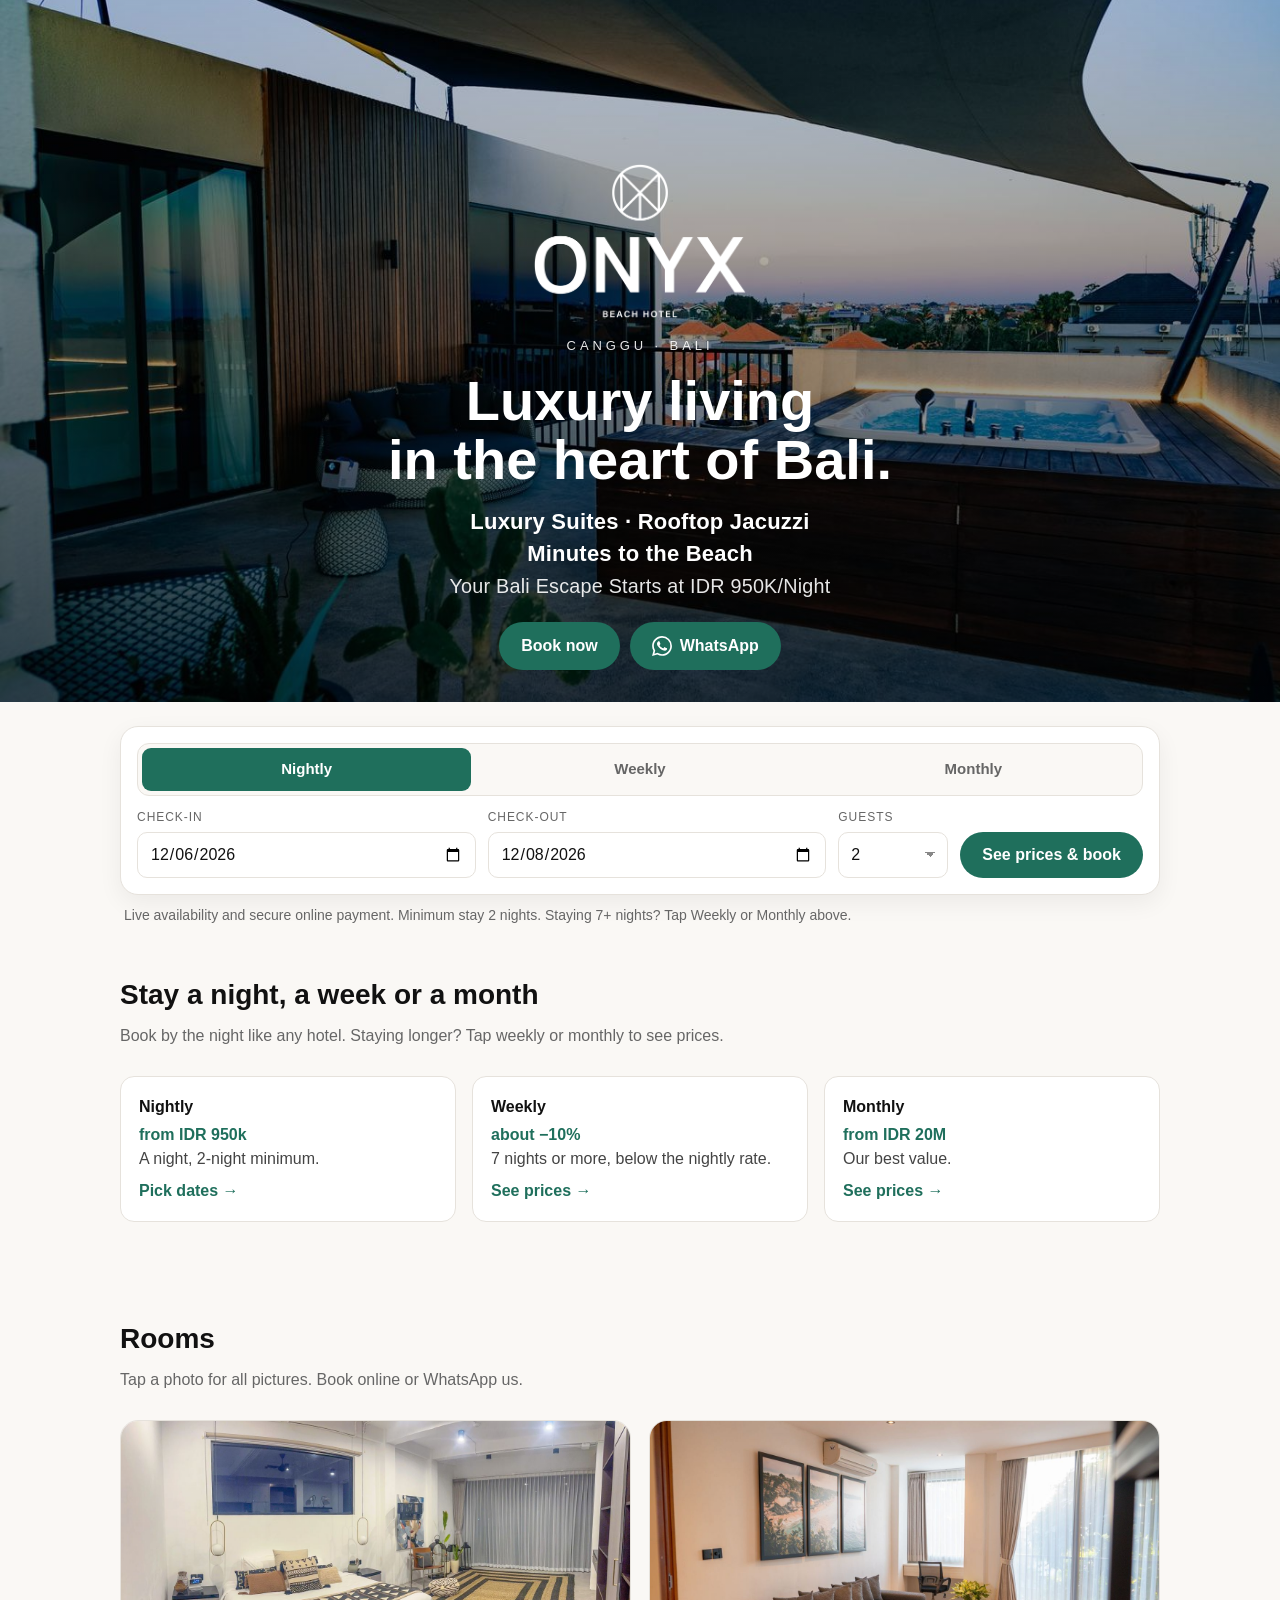
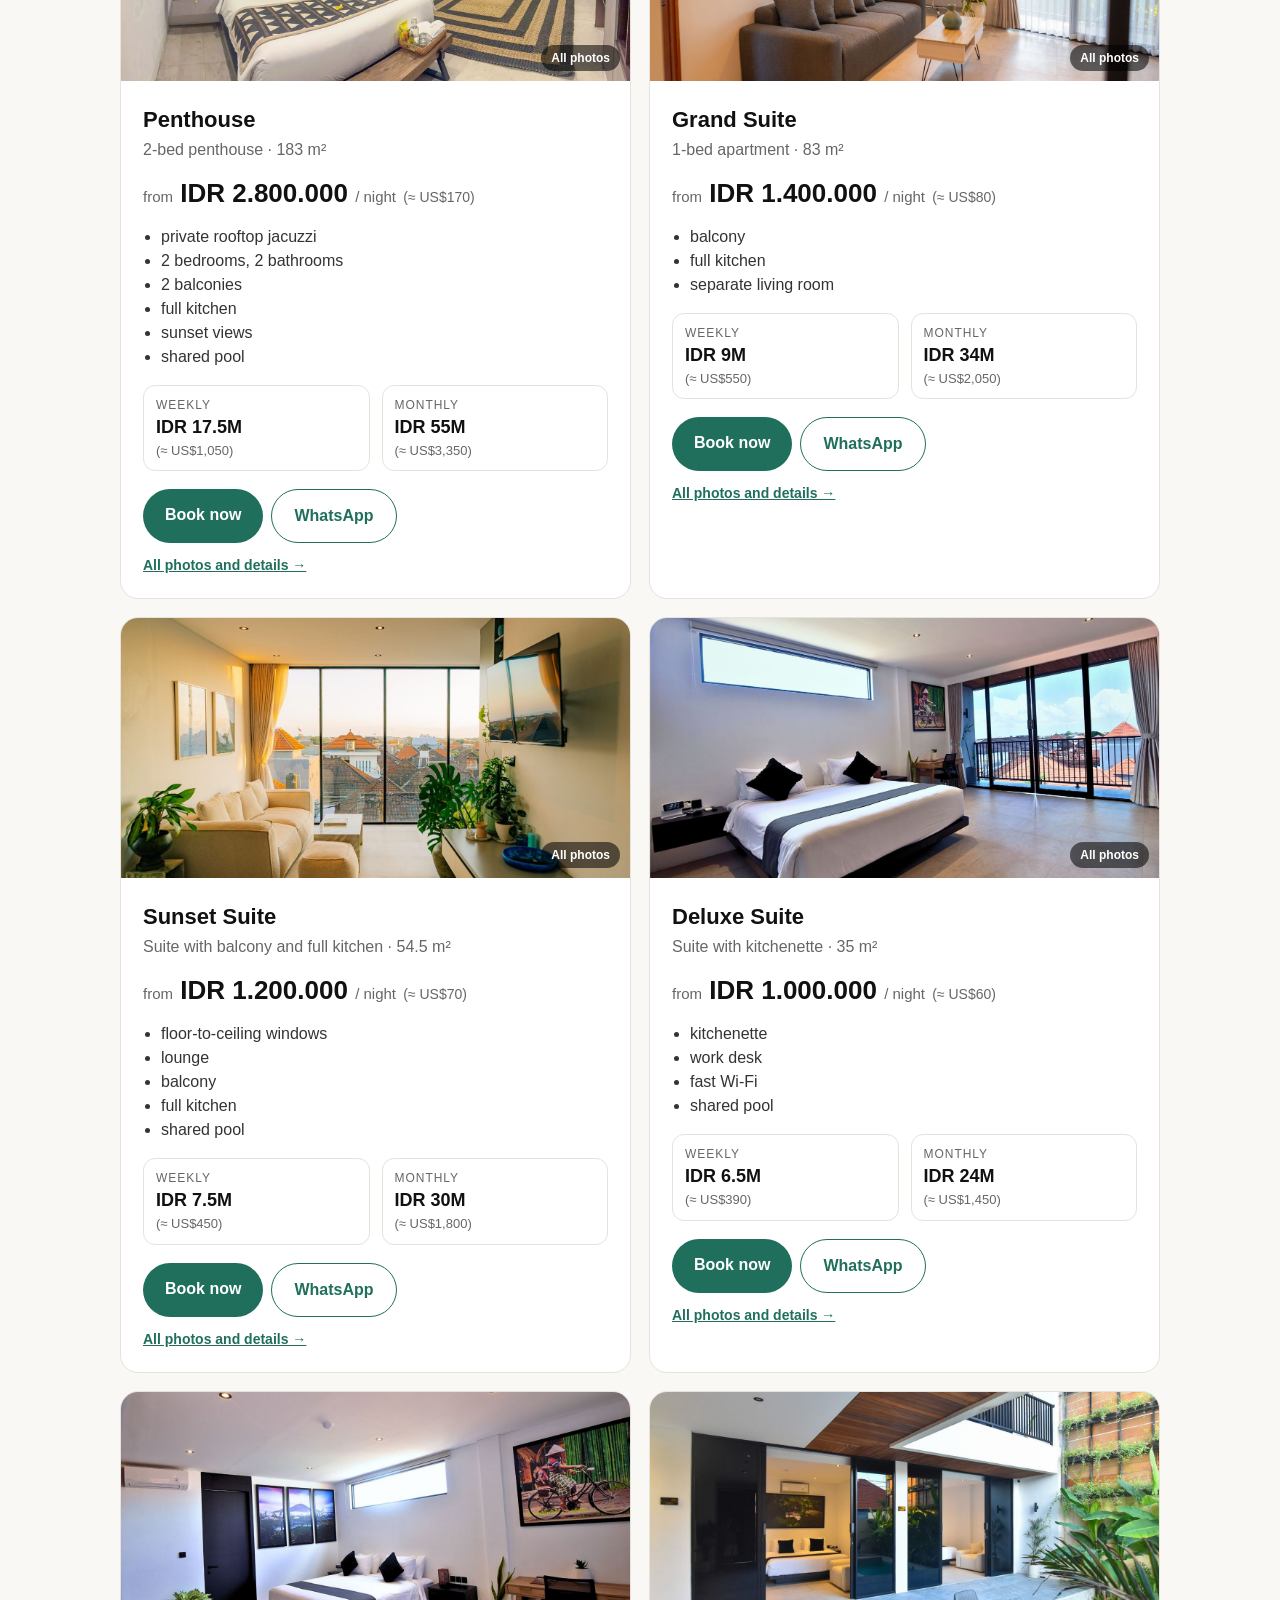
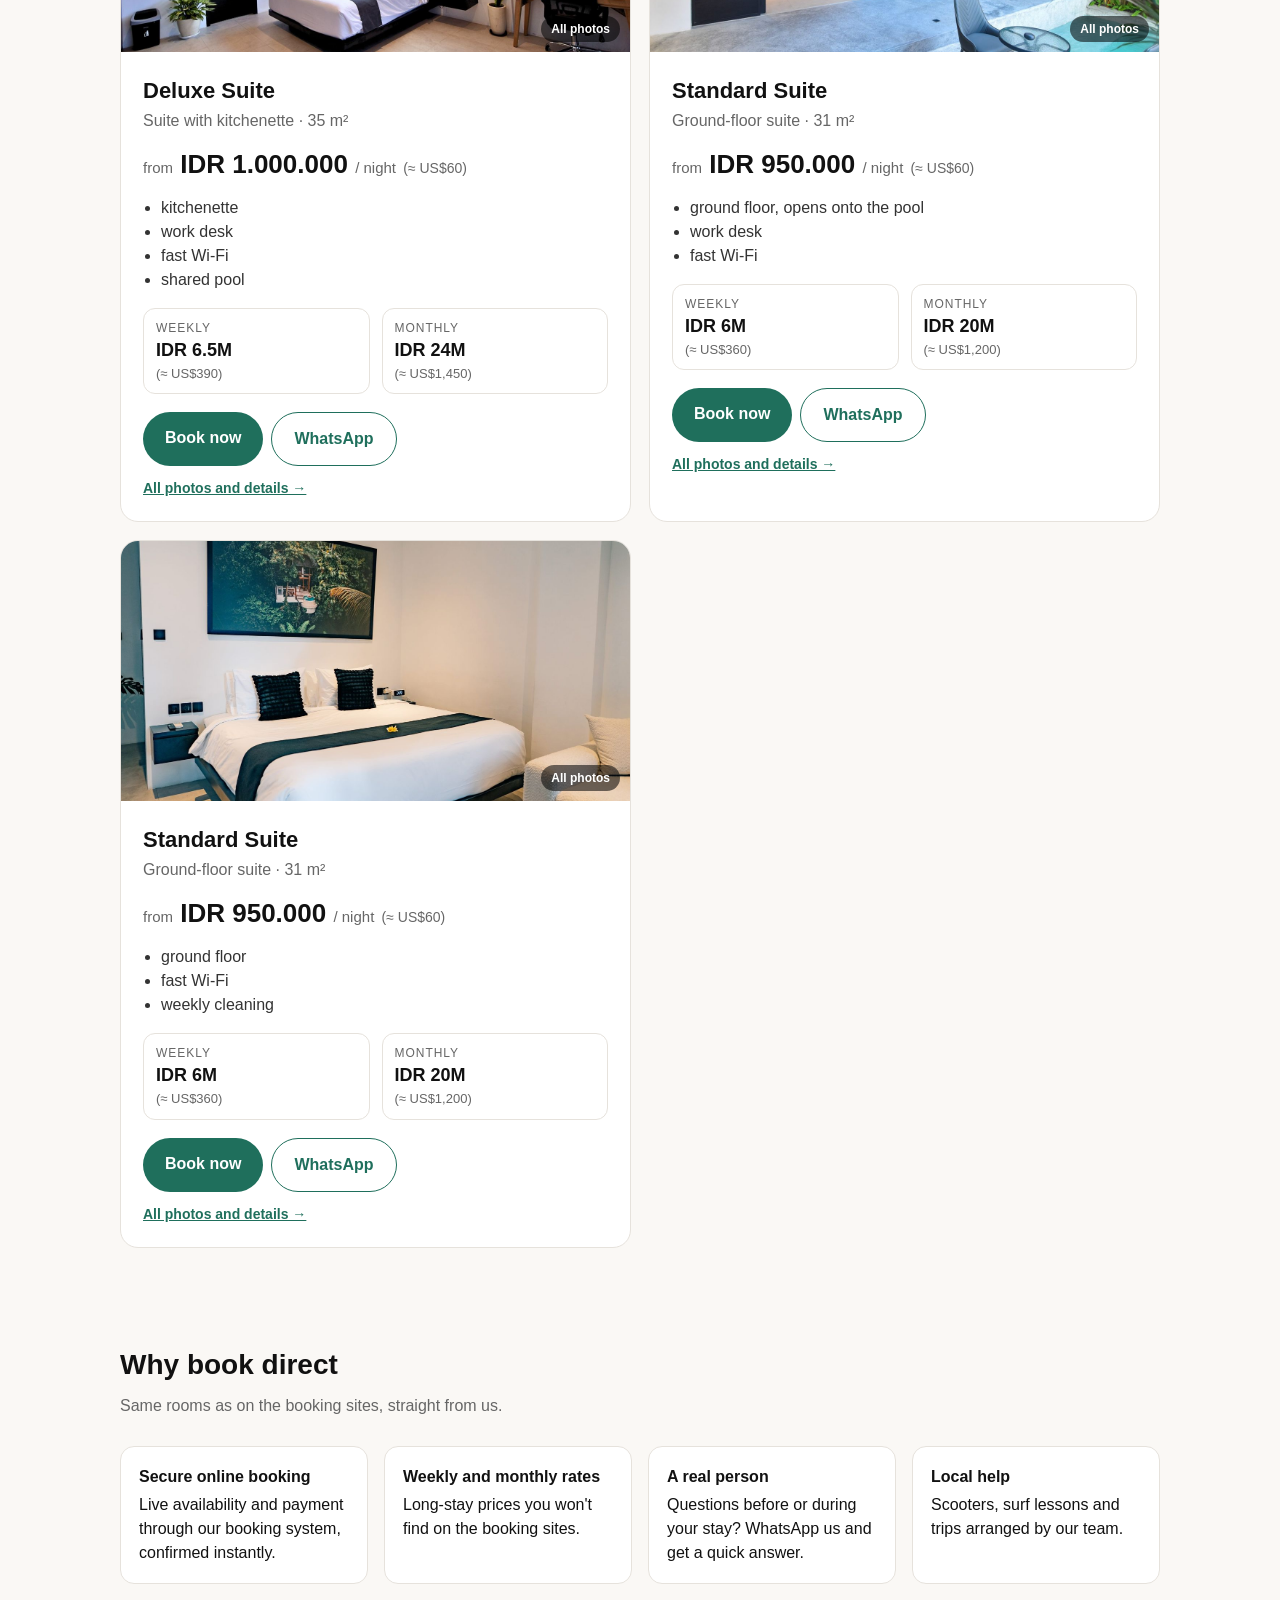
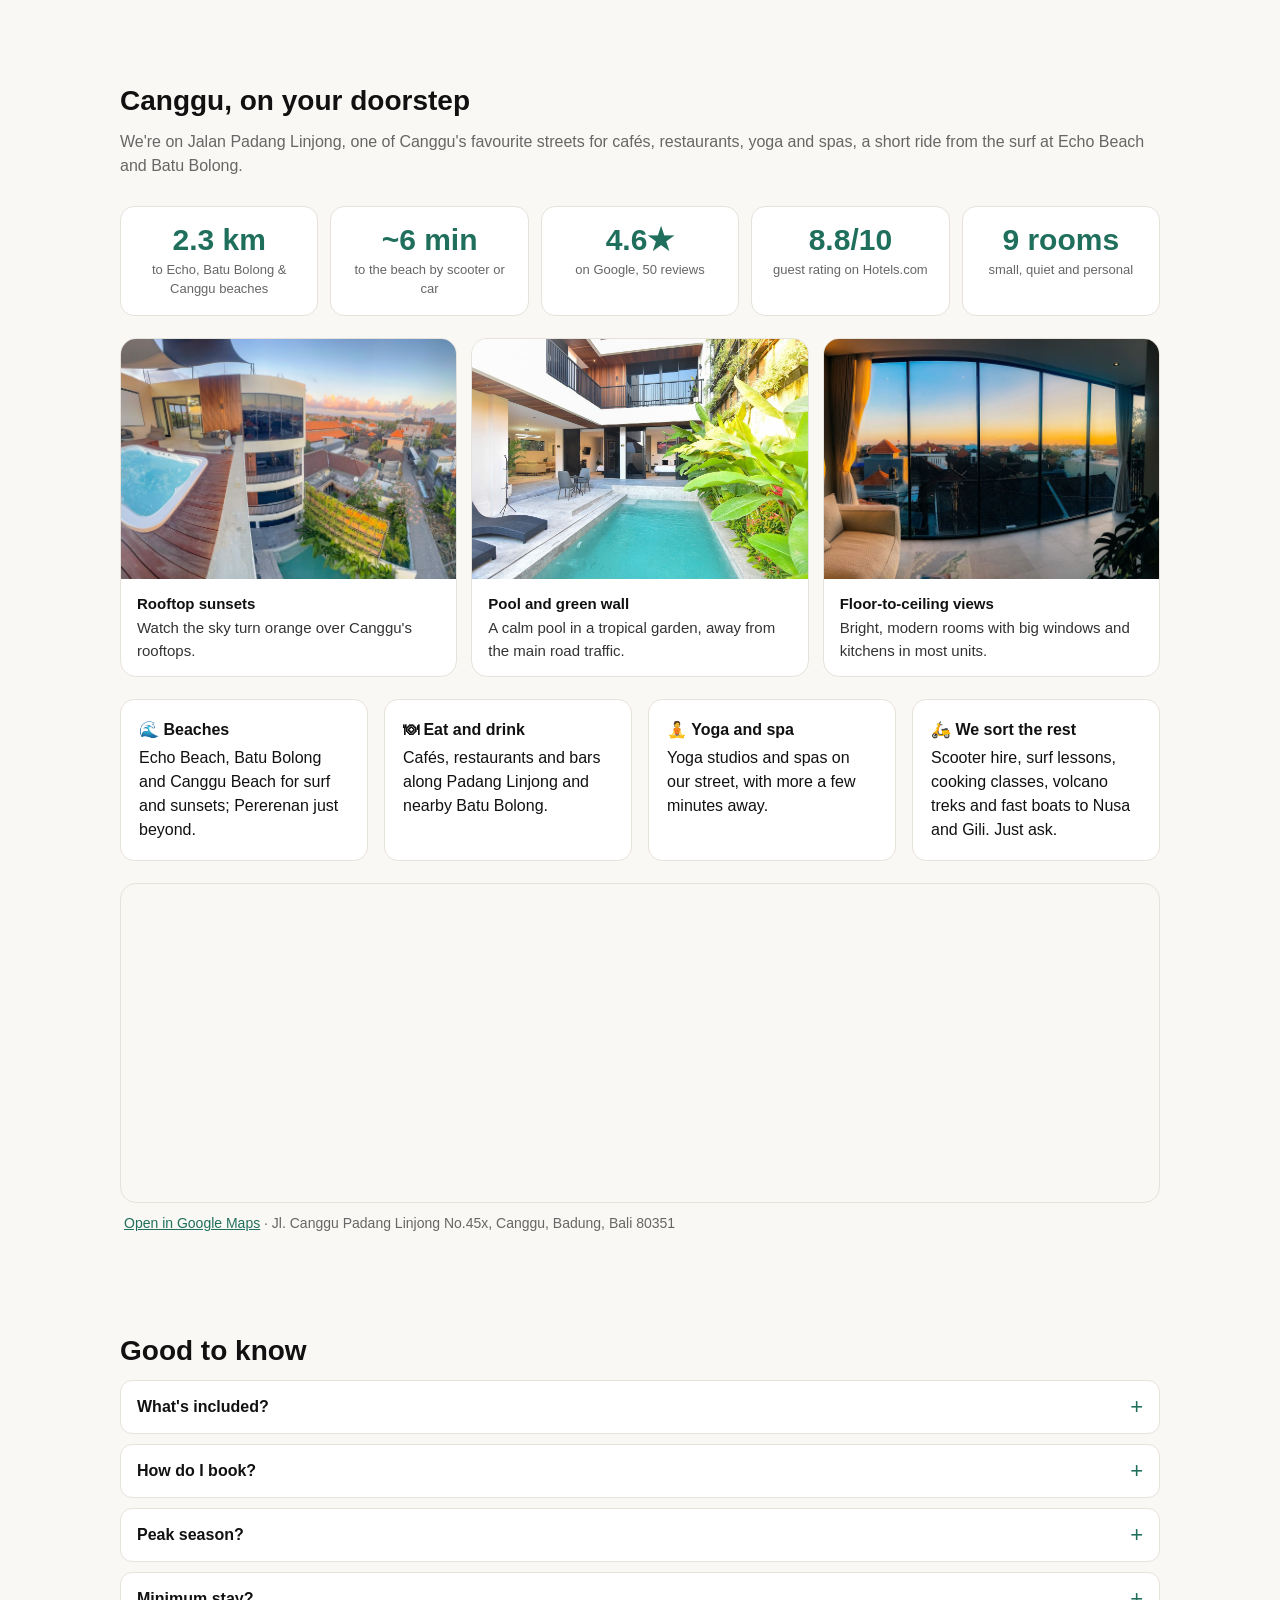
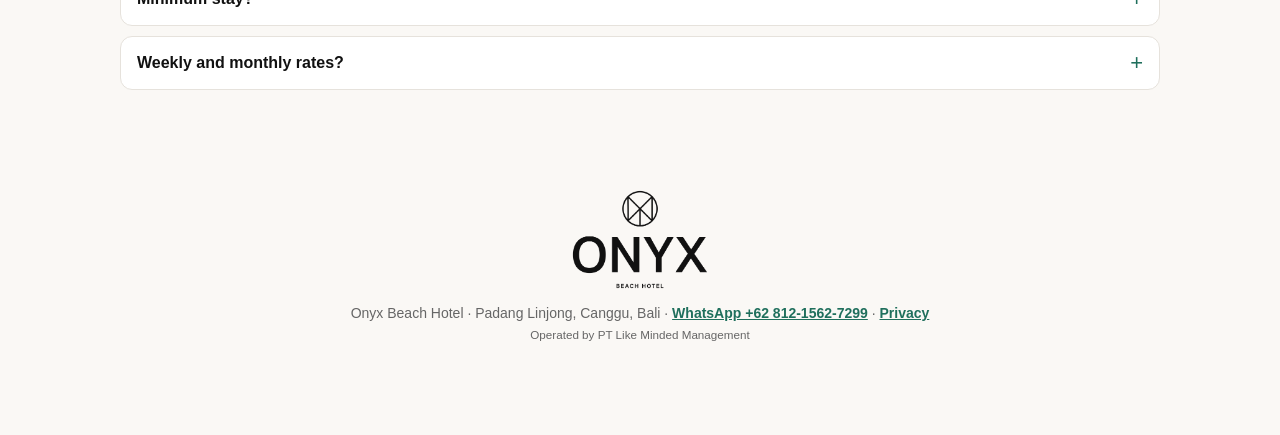
==== commit 832769dd: "Headline: Luxury living in the heart of Bali. Co-Authored-By: Claude Opus 5.5 <noreply@anthropic.com" ====
--- a/index.html
+++ b/index.html
@@ -124,7 +124,7 @@
   <div class="in">
     <img class="logo" src="img/onyx-logo-white.png" alt="Onyx Beach Hotel">
     <div class="brand">Canggu · Bali</div>
-    <h1>Boutique hotel<br>in Canggu.</h1>
+    <h1>Luxury living<br>in the heart of Bali.</h1>
     <p class="tag">Luxury Suites · Rooftop Jacuzzi<br>Minutes to the Beach<br><span class="from">Your Bali Escape Starts at IDR 950K/Night</span></p>
     <div class="hbtns"><a class="btn" href="https://us2.cloudbeds.com/en/reservation/o2FIu3?currency=idr">Book now</a><a class="btn wa" href="https://wa.me/6281215627299?text=Hi%20Onyx%2C%20I%27d%20like%20to%20book%20a%20room.%20Check-in%3A%20%E2%80%A6%20Check-out%3A%20%E2%80%A6%20Guests%3A%20%E2%80%A6"><svg viewBox="0 0 24 24" width="22" height="22" aria-hidden="true" fill="currentColor"><path d="M17.472 14.382c-.297-.149-1.758-.867-2.03-.967-.273-.099-.471-.148-.67.15-.197.297-.767.966-.94 1.164-.173.199-.347.223-.644.075-.297-.15-1.255-.463-2.39-1.475-.883-.788-1.48-1.761-1.653-2.059-.173-.297-.018-.458.13-.606.134-.133.298-.347.446-.52.149-.174.198-.298.298-.497.099-.198.05-.371-.025-.52-.075-.149-.669-1.612-.916-2.207-.242-.579-.487-.5-.669-.51-.173-.008-.371-.01-.57-.01-.198 0-.52.074-.792.372-.272.297-1.04 1.016-1.04 2.479 0 1.462 1.065 2.875 1.213 3.074.149.198 2.096 3.2 5.077 4.487.709.306 1.262.489 1.694.625.712.227 1.36.195 1.871.118.571-.085 1.758-.719 2.006-1.413.248-.694.248-1.289.173-1.413-.074-.124-.272-.198-.57-.347m-5.421 7.403h-.004a9.87 9.87 0 01-5.031-1.378l-.361-.214-3.741.982.998-3.648-.235-.374a9.86 9.86 0 01-1.51-5.26c.001-5.45 4.436-9.884 9.888-9.884 2.64 0 5.122 1.03 6.988 2.898a9.825 9.825 0 012.893 6.994c-.003 5.45-4.437 9.884-9.885 9.884m8.413-18.297A11.815 11.815 0 0012.05 0C5.495 0 .16 5.335.157 11.892c0 2.096.547 4.142 1.588 5.945L.057 24l6.305-1.654a11.882 11.882 0 005.683 1.448h.005c6.554 0 11.89-5.335 11.893-11.893a11.821 11.821 0 00-3.48-8.413z"/></svg> WhatsApp</a></div>
   </div>
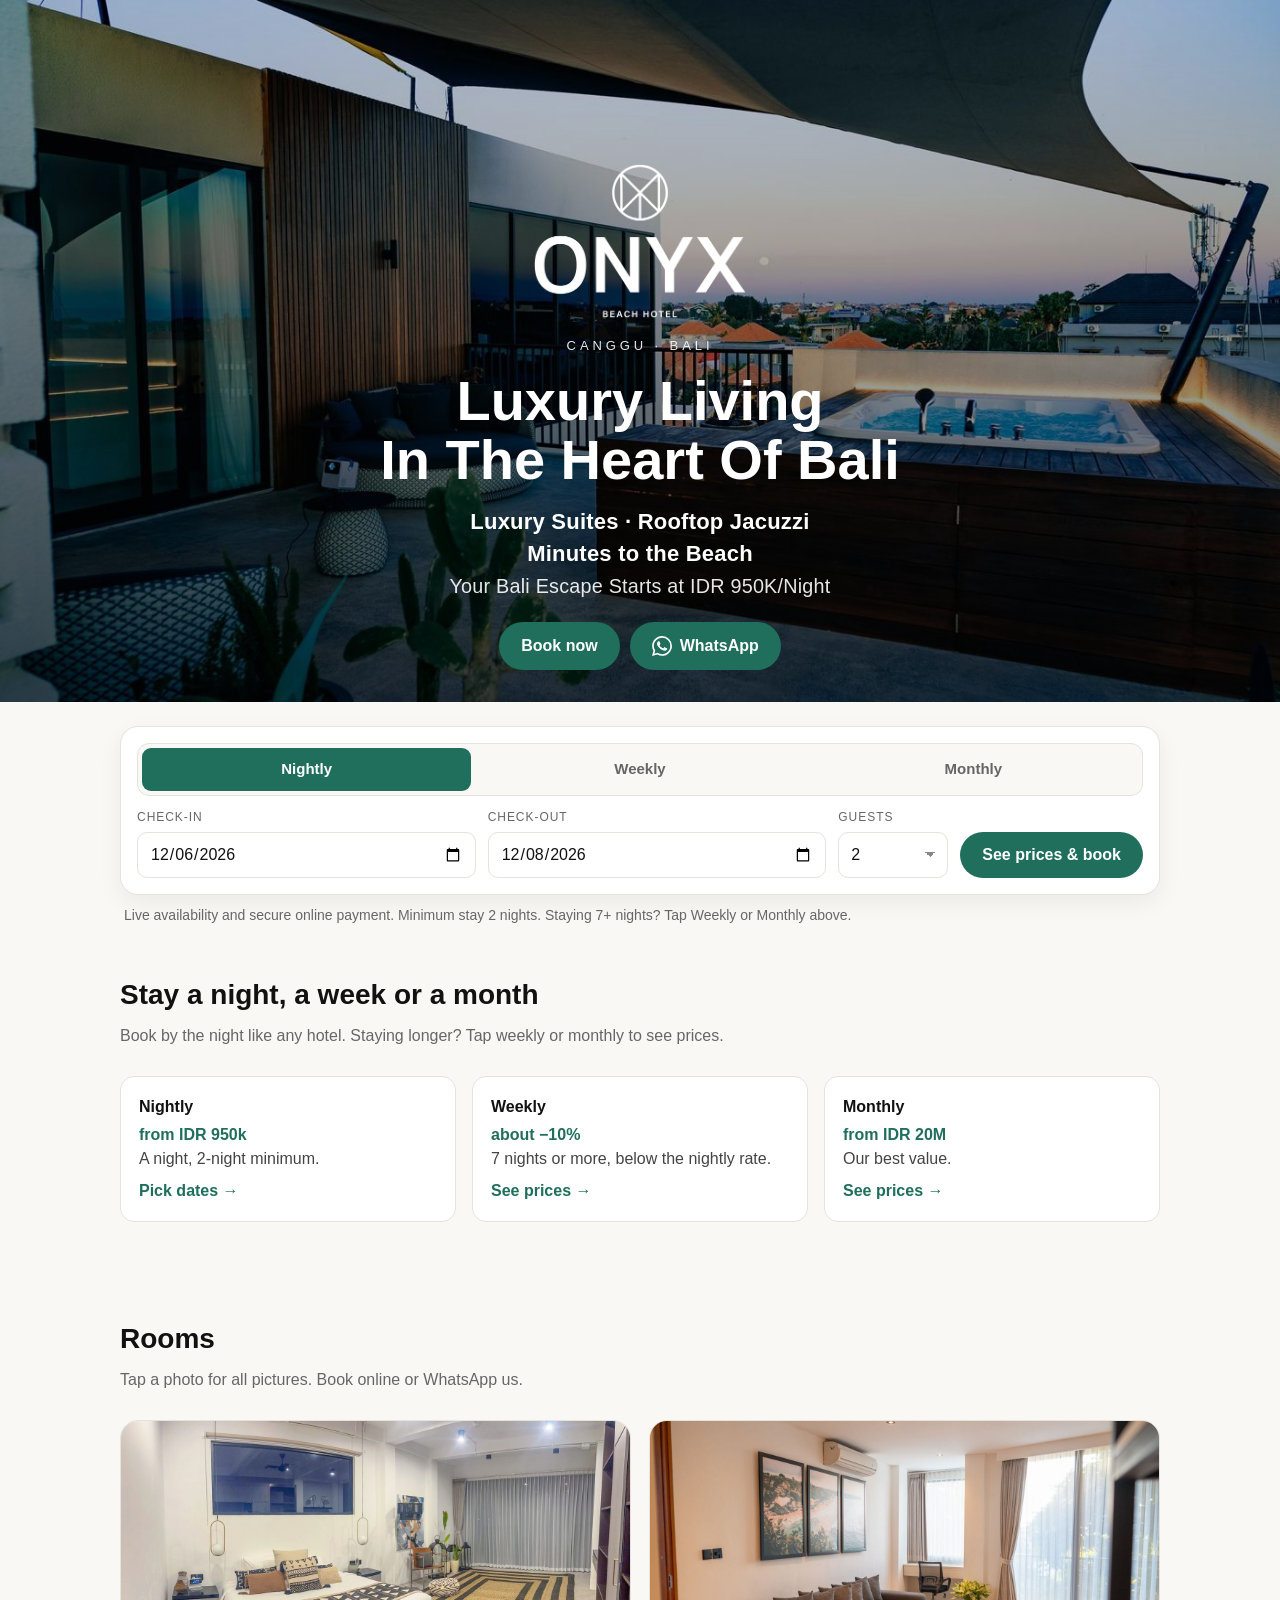
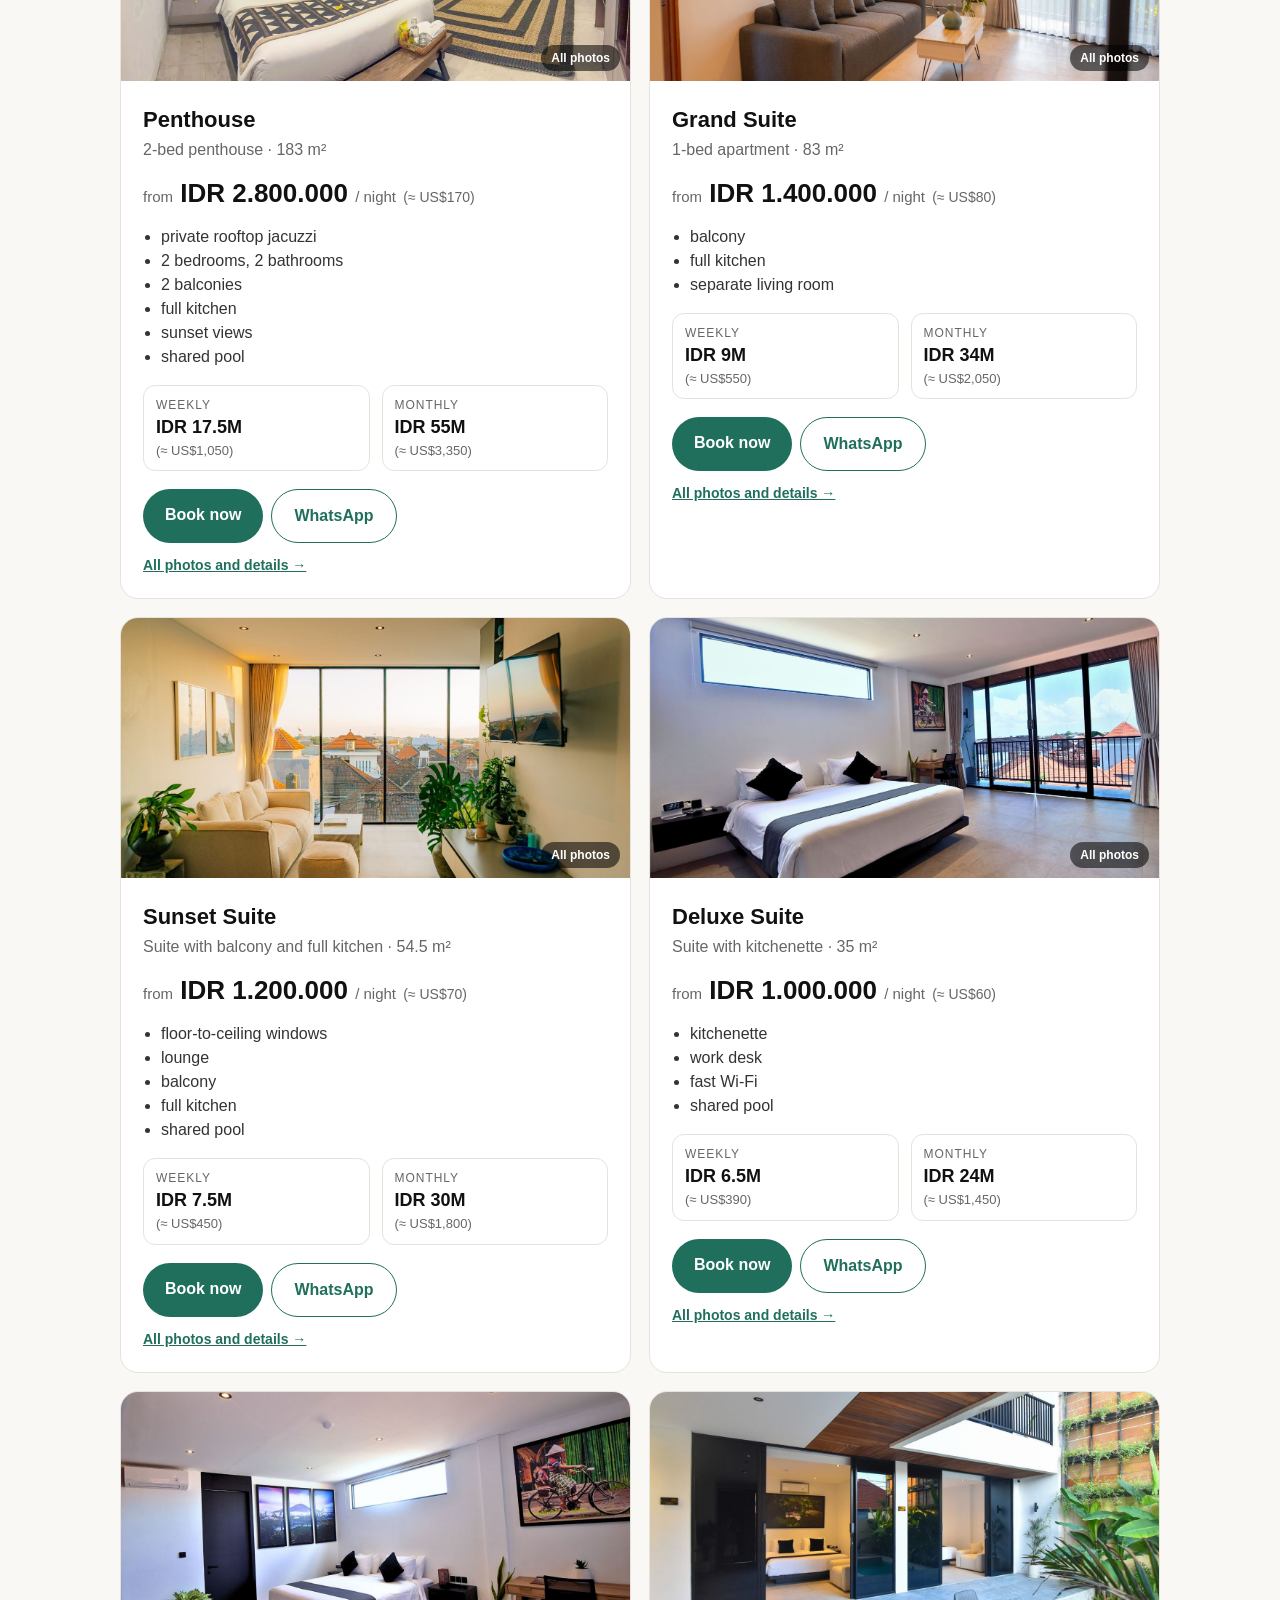
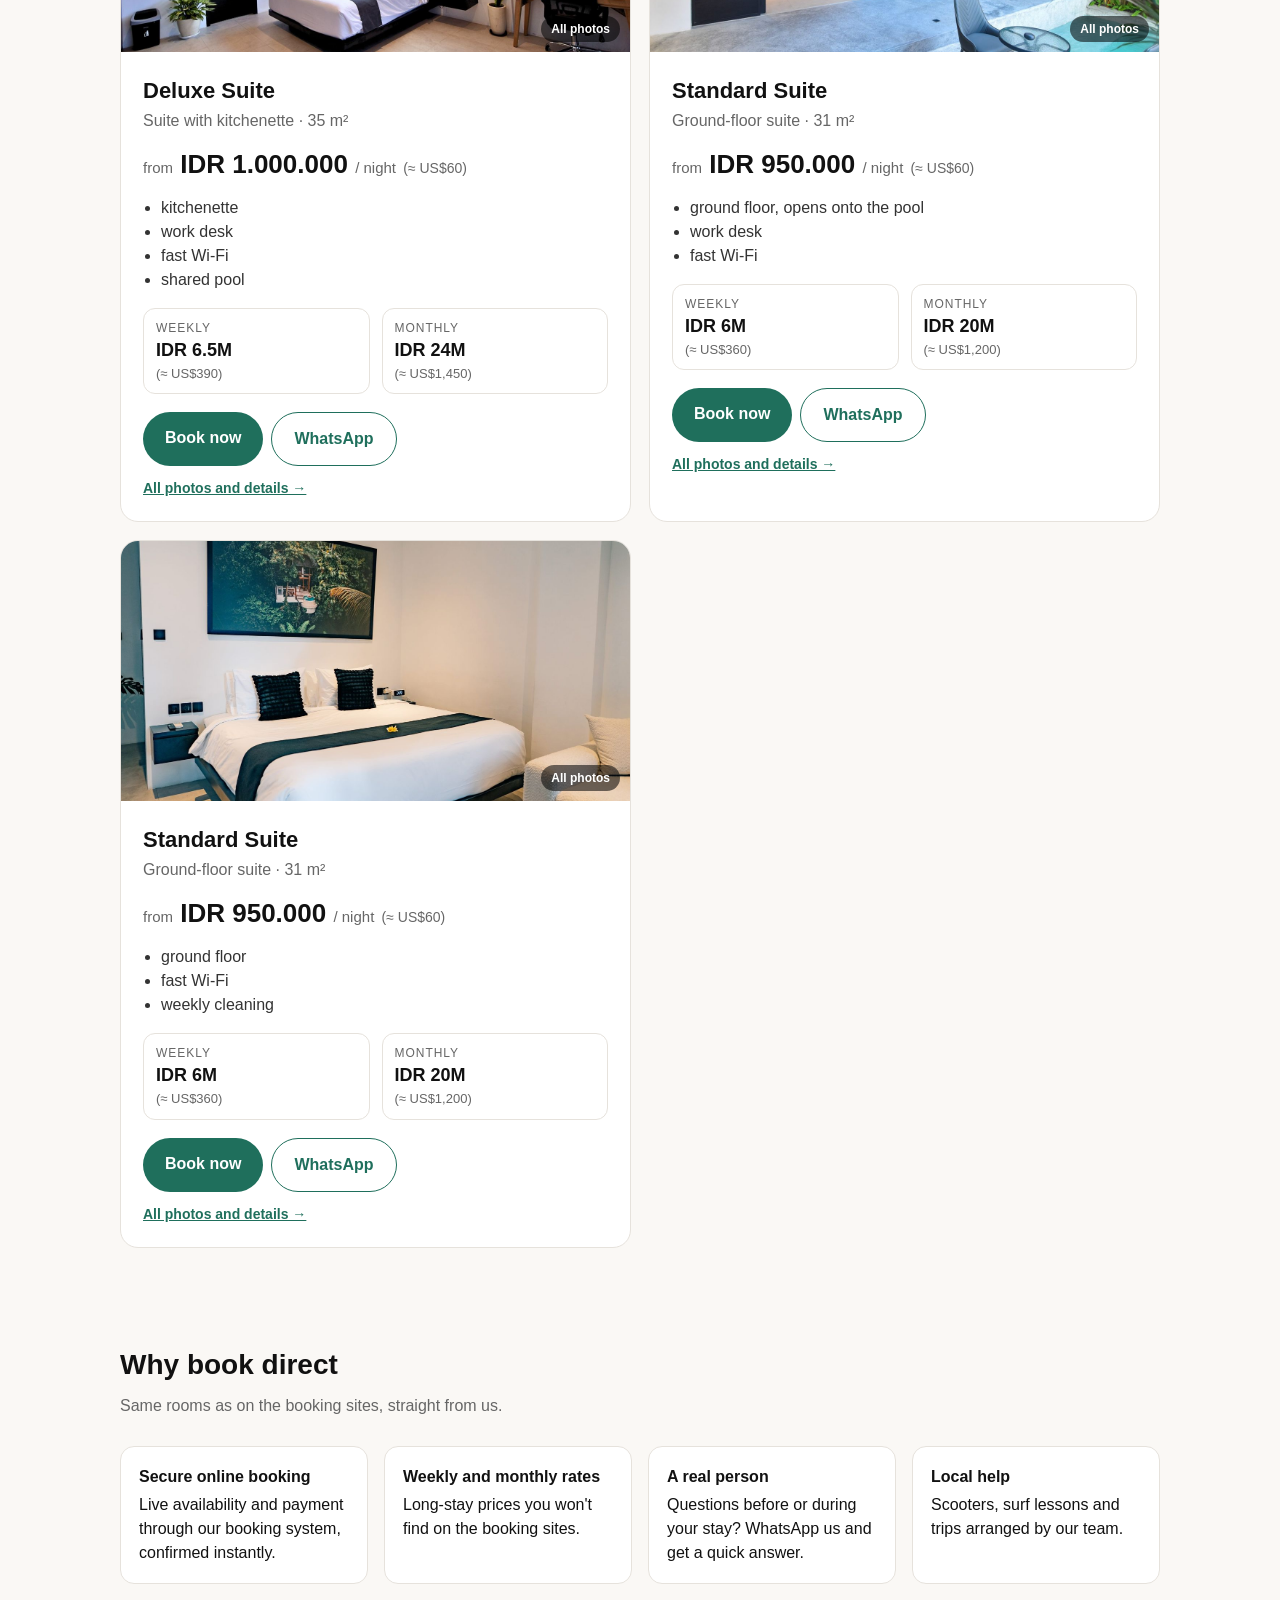
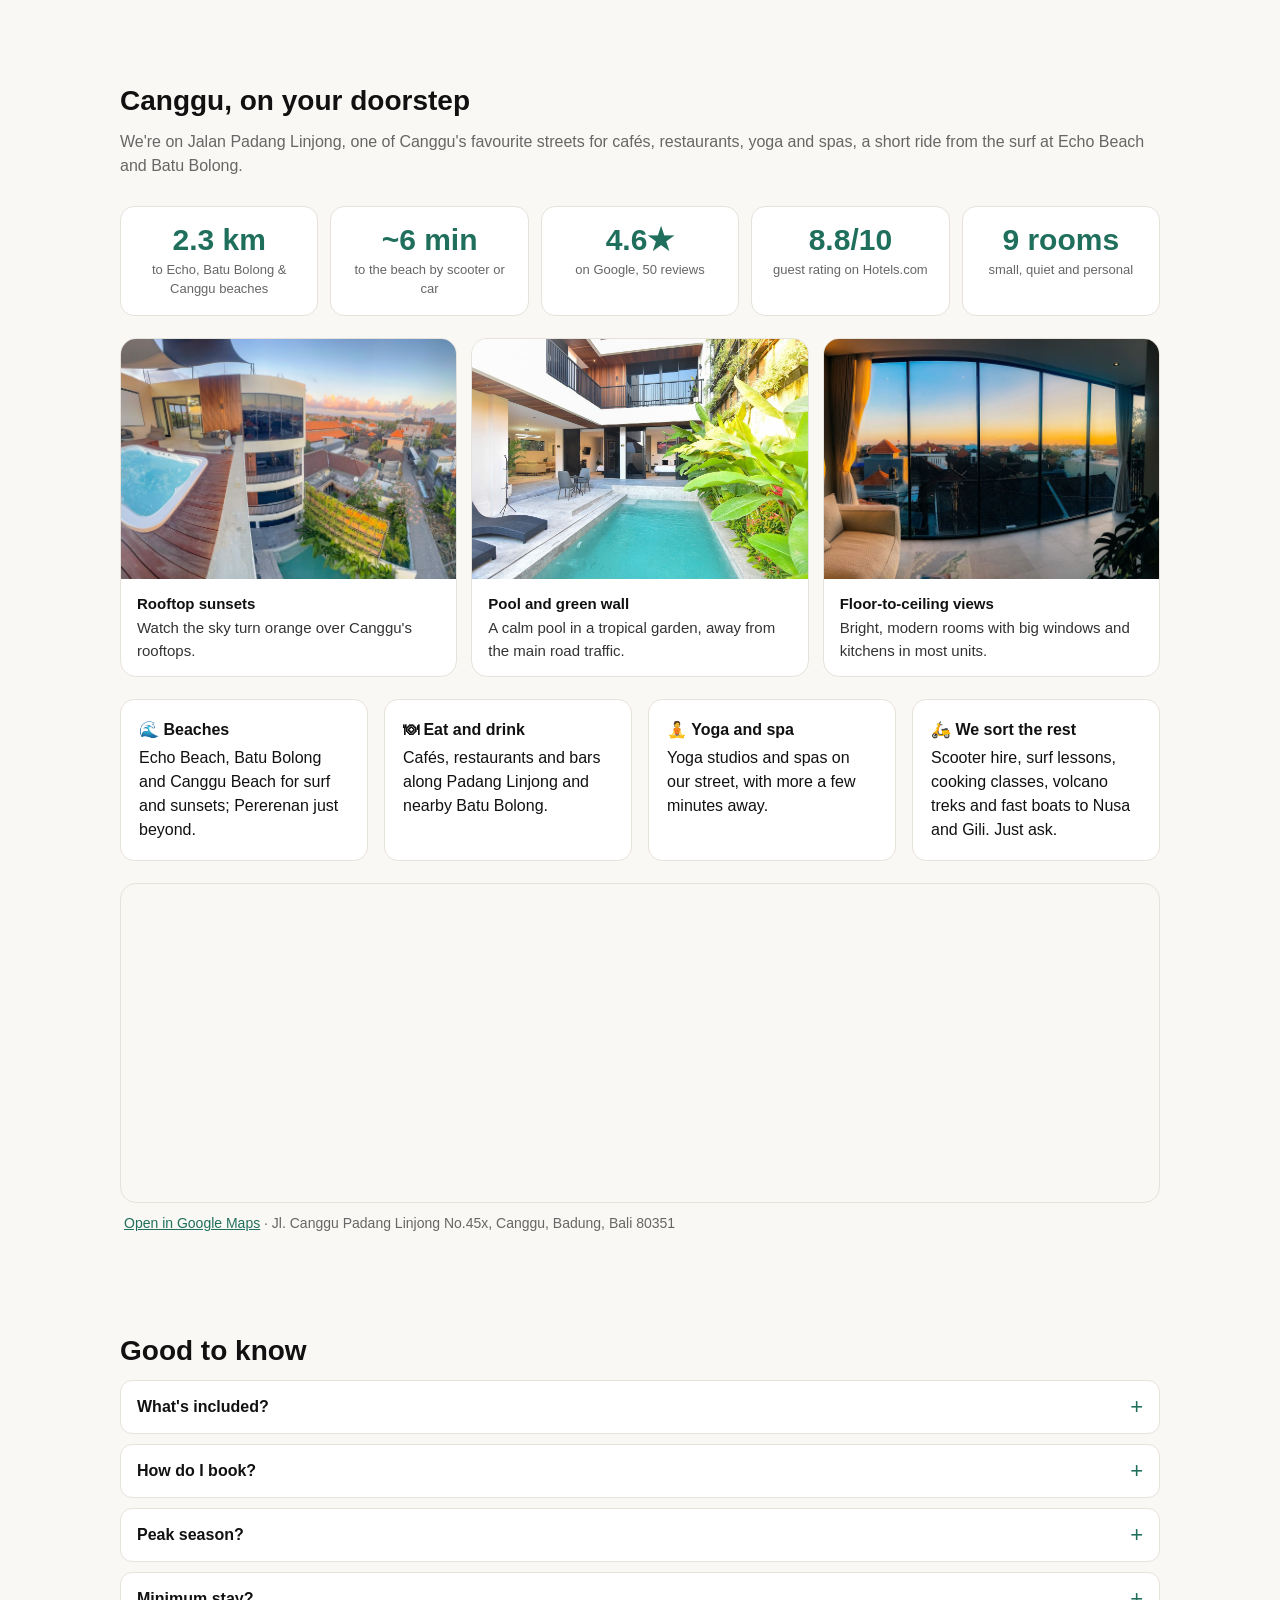
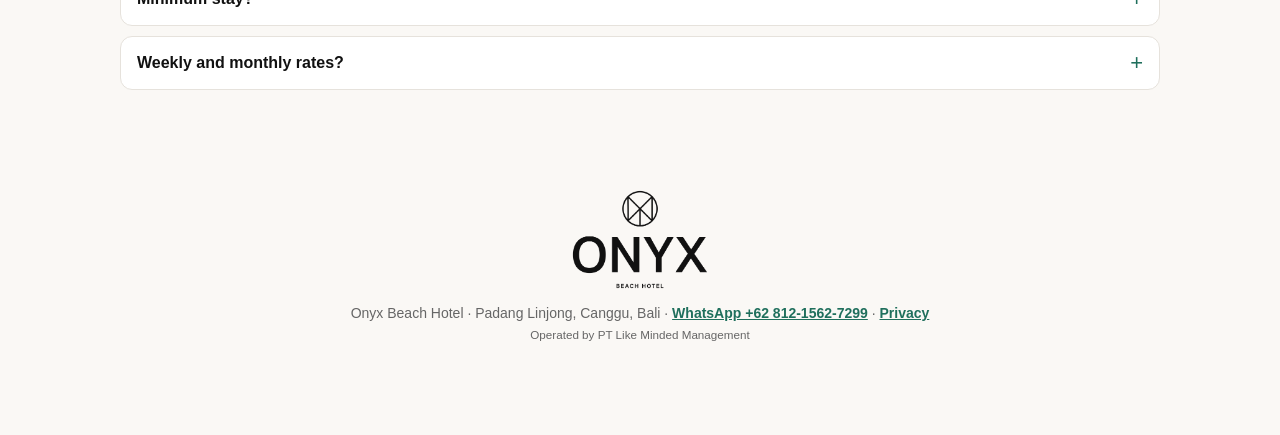
==== commit f8ade6fa: "Headline: Luxury Living In The Heart Of Bali Co-Authored-By: Claude Opus 5.5 <noreply@anthropic.com>" ====
--- a/index.html
+++ b/index.html
@@ -124,7 +124,7 @@
   <div class="in">
     <img class="logo" src="img/onyx-logo-white.png" alt="Onyx Beach Hotel">
     <div class="brand">Canggu · Bali</div>
-    <h1>Luxury living<br>in the heart of Bali.</h1>
+    <h1>Luxury Living<br>In The Heart Of Bali</h1>
     <p class="tag">Luxury Suites · Rooftop Jacuzzi<br>Minutes to the Beach<br><span class="from">Your Bali Escape Starts at IDR 950K/Night</span></p>
     <div class="hbtns"><a class="btn" href="https://us2.cloudbeds.com/en/reservation/o2FIu3?currency=idr">Book now</a><a class="btn wa" href="https://wa.me/6281215627299?text=Hi%20Onyx%2C%20I%27d%20like%20to%20book%20a%20room.%20Check-in%3A%20%E2%80%A6%20Check-out%3A%20%E2%80%A6%20Guests%3A%20%E2%80%A6"><svg viewBox="0 0 24 24" width="22" height="22" aria-hidden="true" fill="currentColor"><path d="M17.472 14.382c-.297-.149-1.758-.867-2.03-.967-.273-.099-.471-.148-.67.15-.197.297-.767.966-.94 1.164-.173.199-.347.223-.644.075-.297-.15-1.255-.463-2.39-1.475-.883-.788-1.48-1.761-1.653-2.059-.173-.297-.018-.458.13-.606.134-.133.298-.347.446-.52.149-.174.198-.298.298-.497.099-.198.05-.371-.025-.52-.075-.149-.669-1.612-.916-2.207-.242-.579-.487-.5-.669-.51-.173-.008-.371-.01-.57-.01-.198 0-.52.074-.792.372-.272.297-1.04 1.016-1.04 2.479 0 1.462 1.065 2.875 1.213 3.074.149.198 2.096 3.2 5.077 4.487.709.306 1.262.489 1.694.625.712.227 1.36.195 1.871.118.571-.085 1.758-.719 2.006-1.413.248-.694.248-1.289.173-1.413-.074-.124-.272-.198-.57-.347m-5.421 7.403h-.004a9.87 9.87 0 01-5.031-1.378l-.361-.214-3.741.982.998-3.648-.235-.374a9.86 9.86 0 01-1.51-5.26c.001-5.45 4.436-9.884 9.888-9.884 2.64 0 5.122 1.03 6.988 2.898a9.825 9.825 0 012.893 6.994c-.003 5.45-4.437 9.884-9.885 9.884m8.413-18.297A11.815 11.815 0 0012.05 0C5.495 0 .16 5.335.157 11.892c0 2.096.547 4.142 1.588 5.945L.057 24l6.305-1.654a11.882 11.882 0 005.683 1.448h.005c6.554 0 11.89-5.335 11.893-11.893a11.821 11.821 0 00-3.48-8.413z"/></svg> WhatsApp</a></div>
   </div>
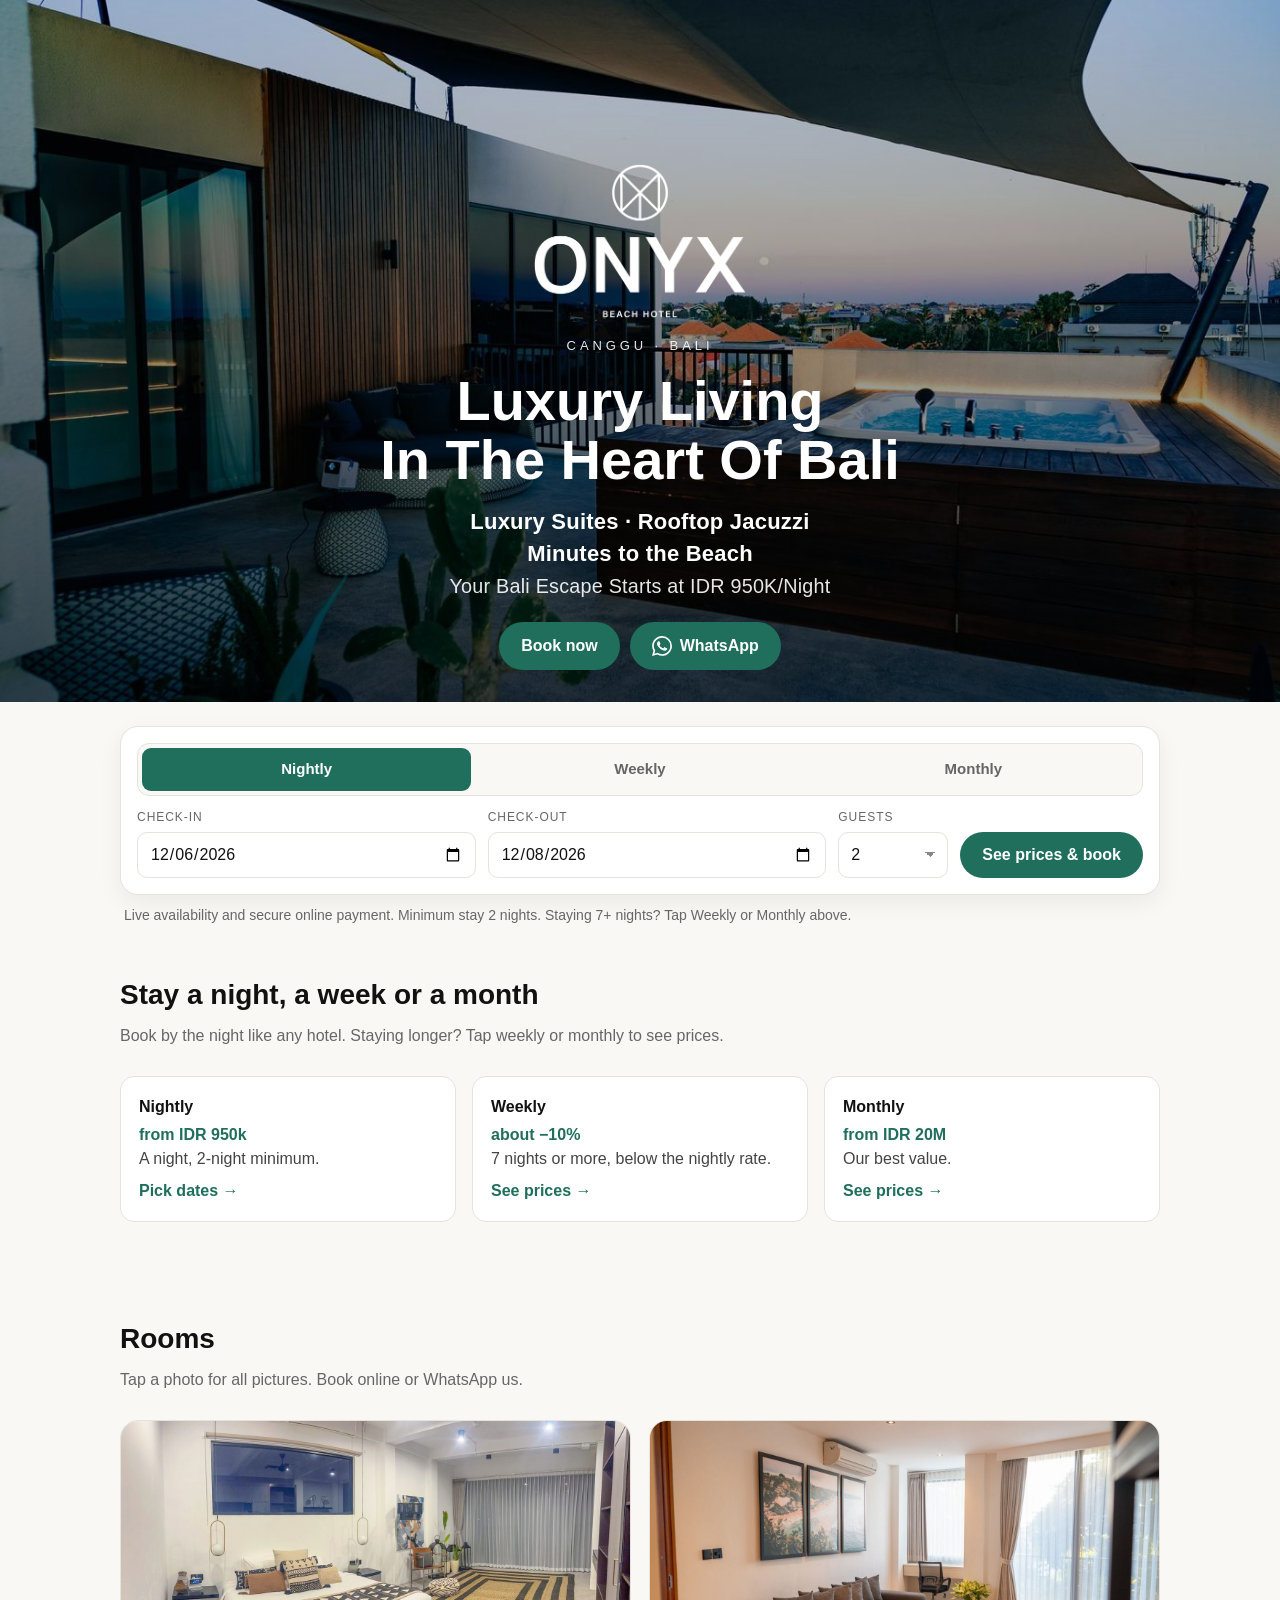
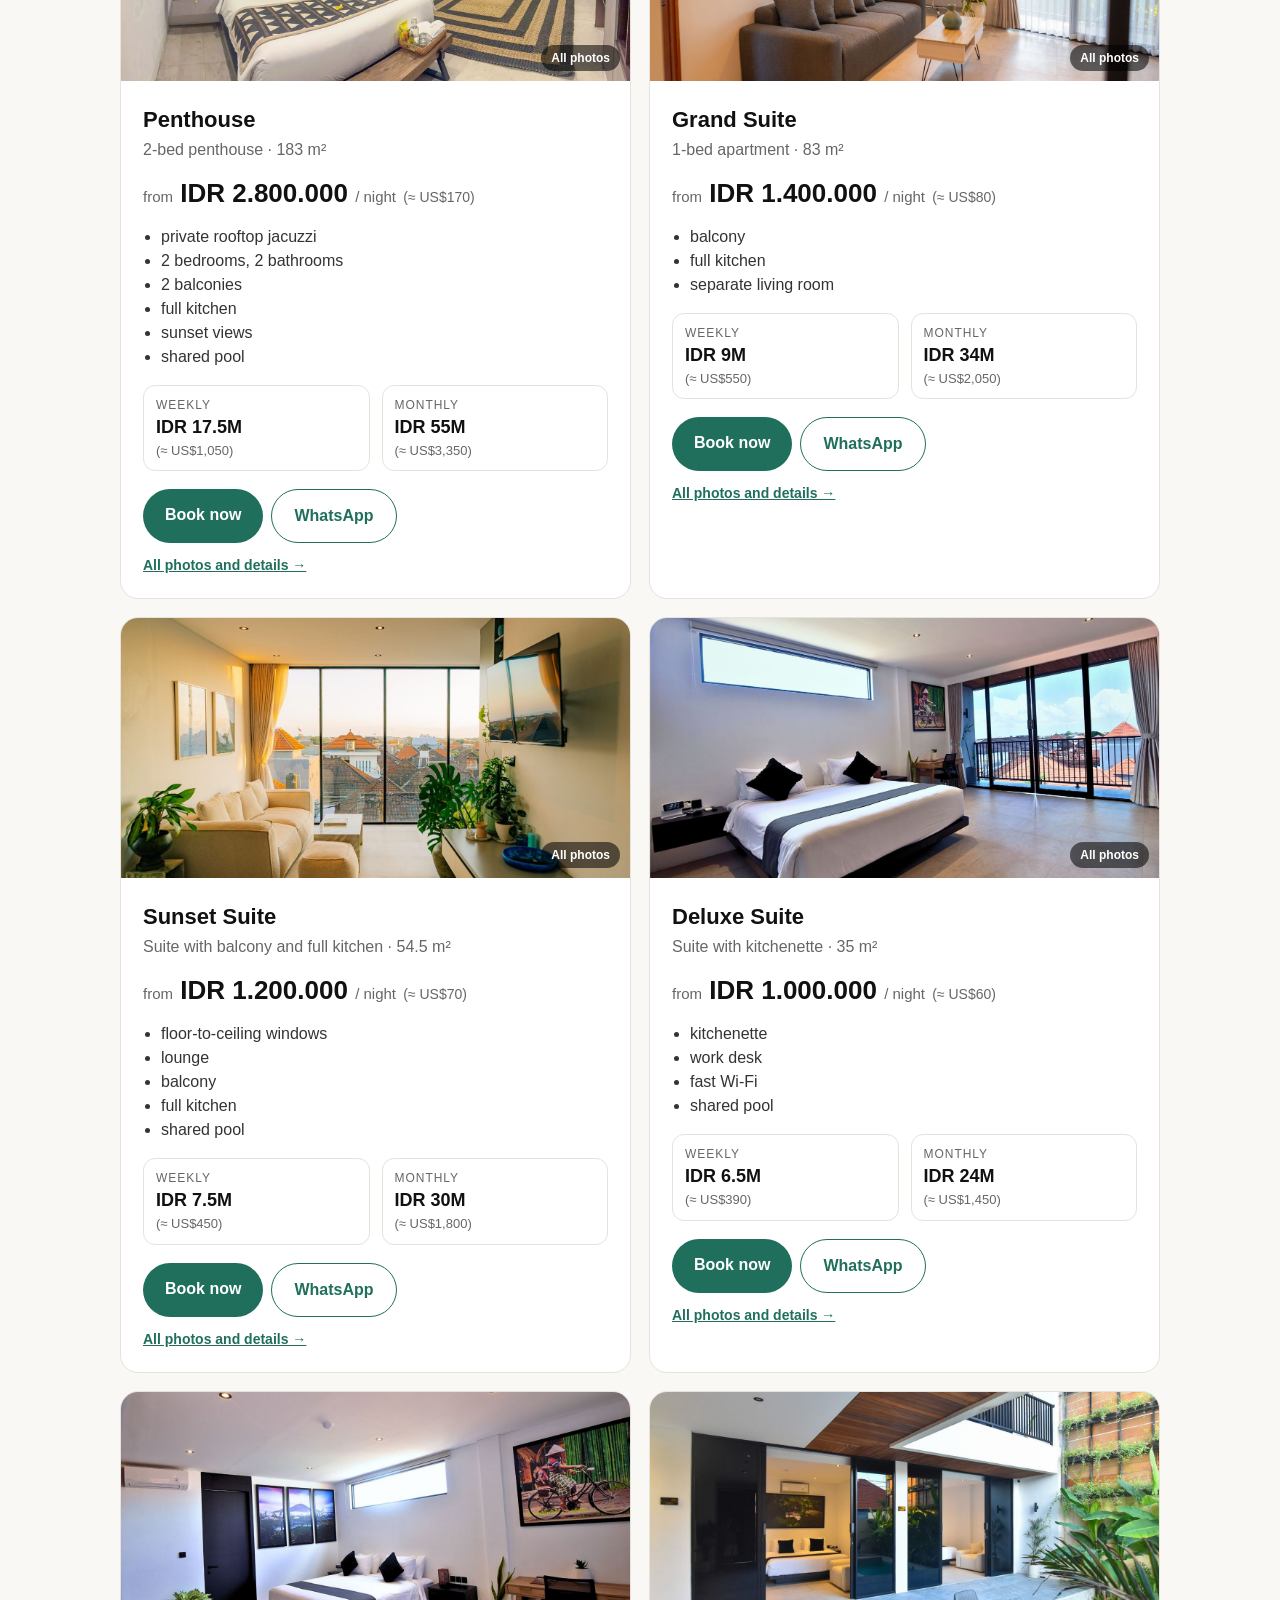
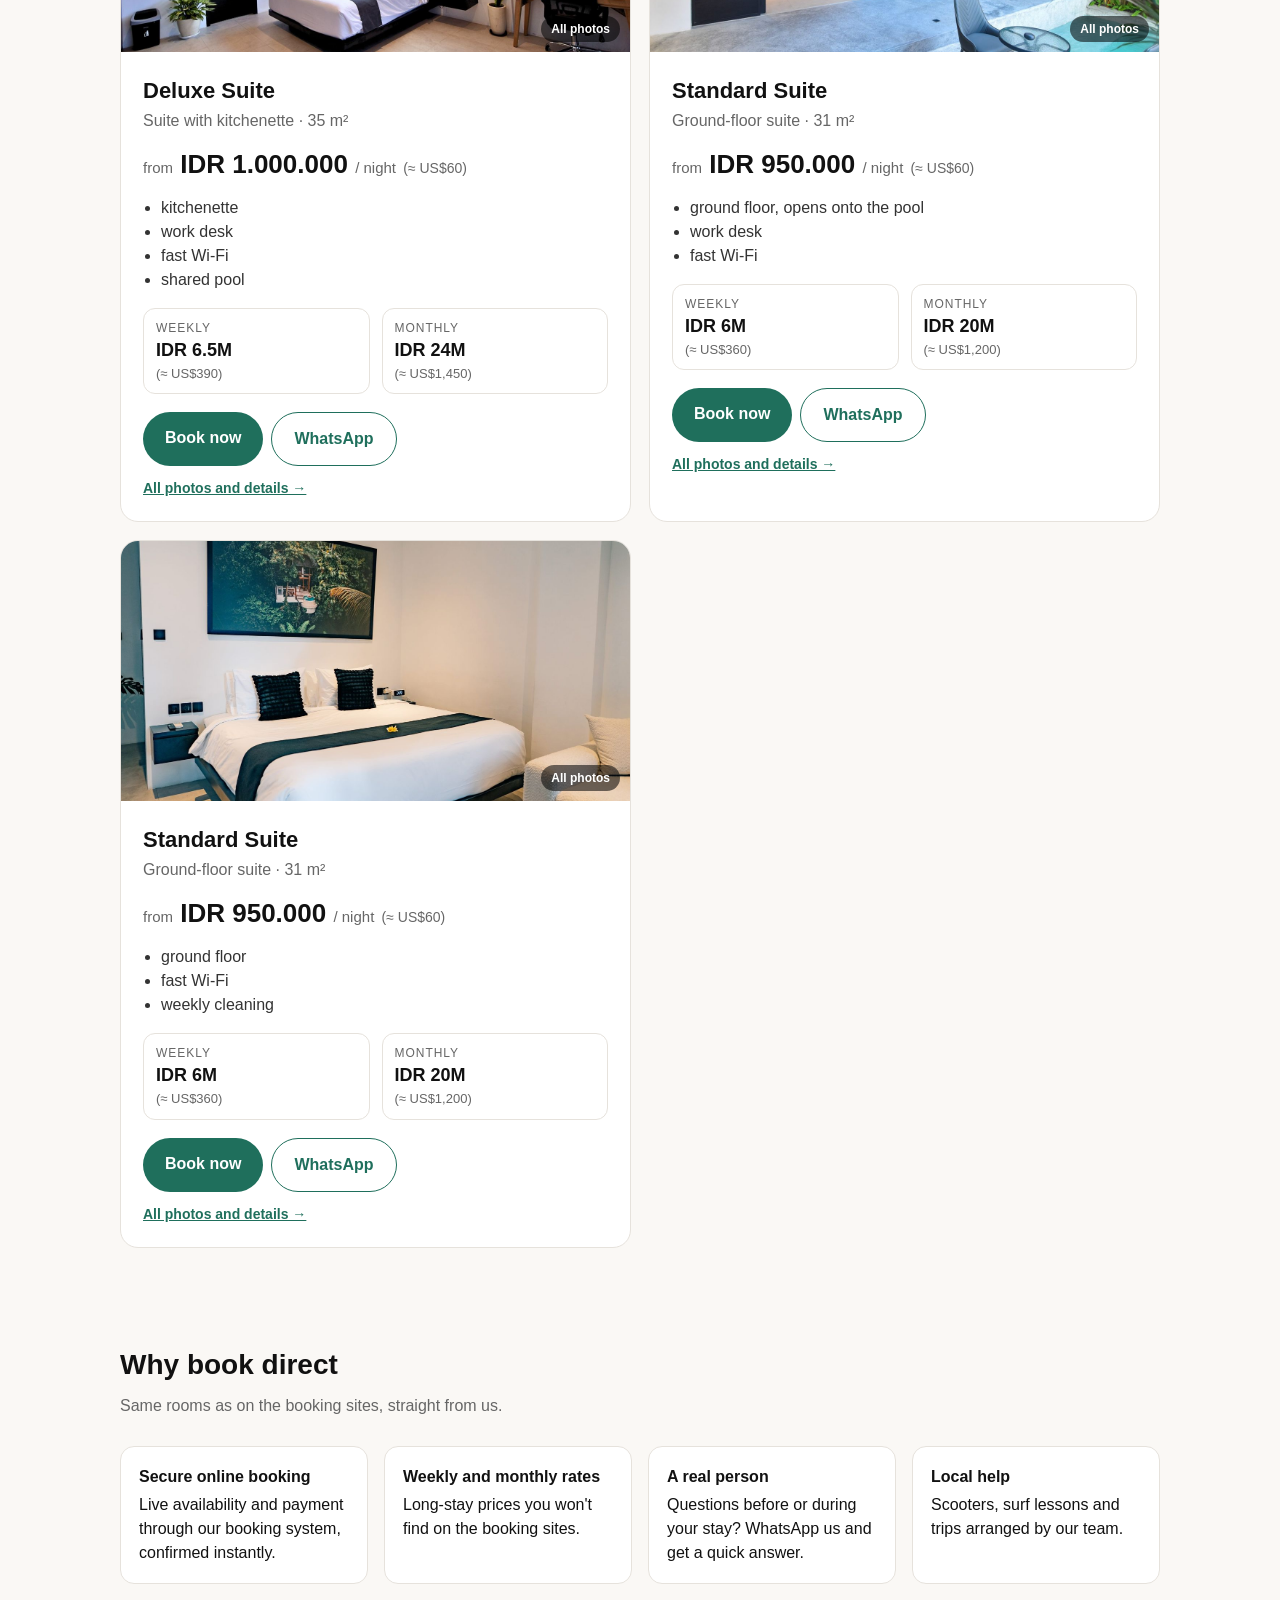
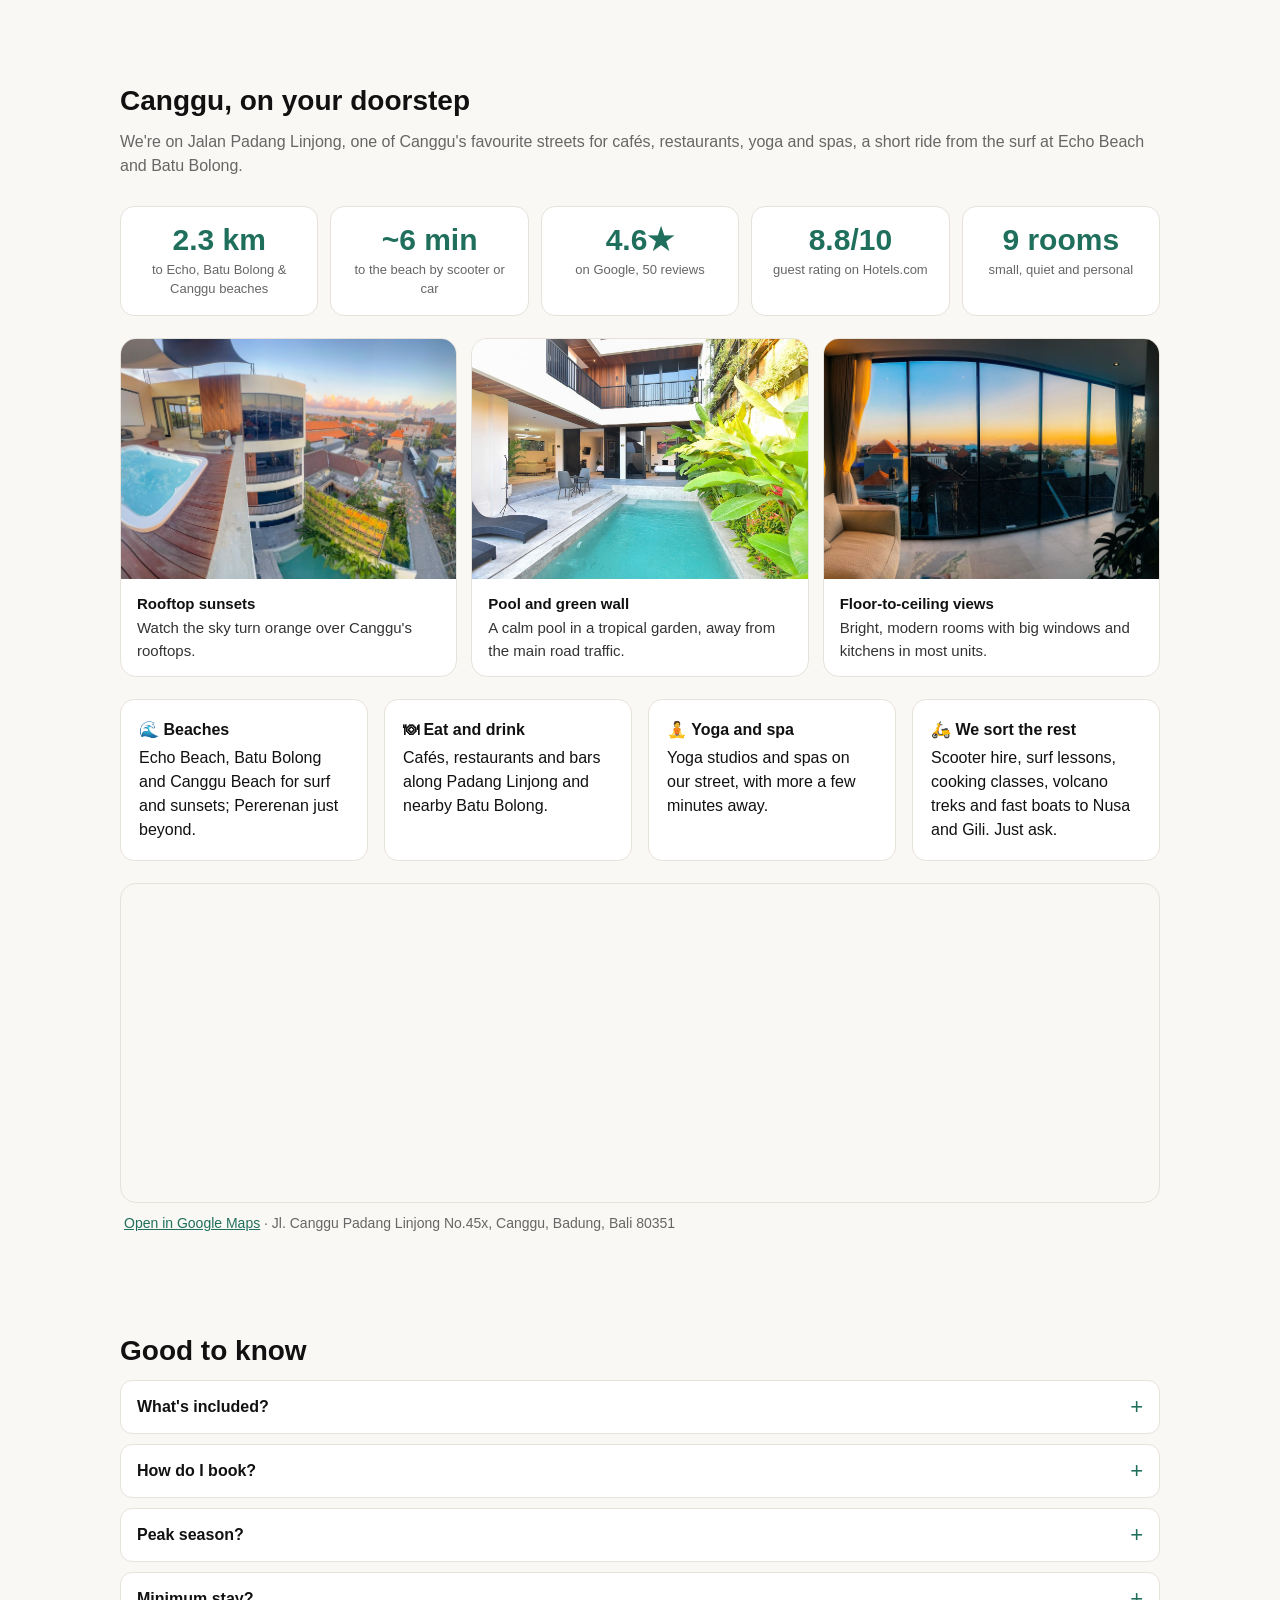
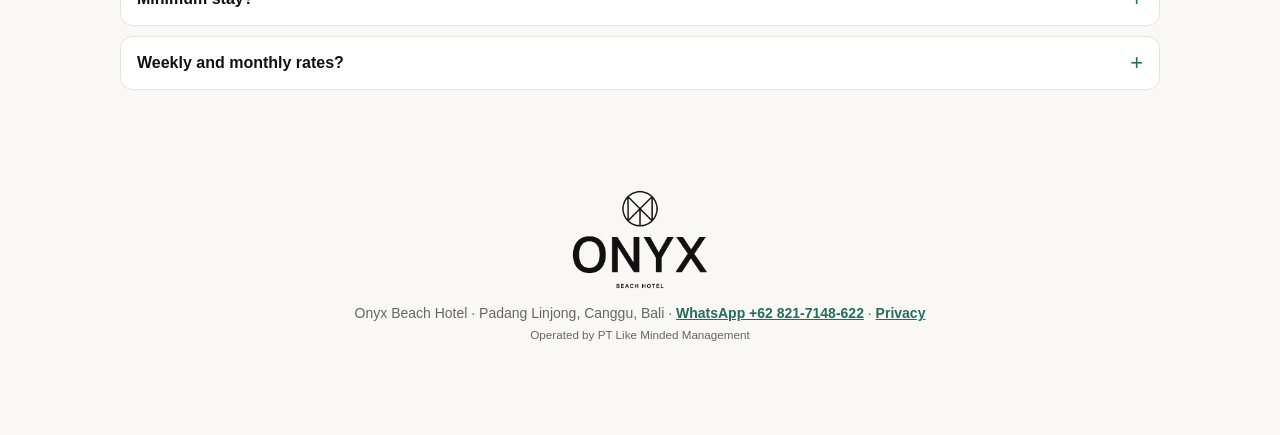
==== commit 9cdae263: "WhatsApp button and links now go to the Onyx assistant number +62 821-7148-622 (replies 24/7)" ====
--- a/index.html
+++ b/index.html
@@ -126,7 +126,7 @@
     <div class="brand">Canggu · Bali</div>
     <h1>Luxury Living<br>In The Heart Of Bali</h1>
     <p class="tag">Luxury Suites · Rooftop Jacuzzi<br>Minutes to the Beach<br><span class="from">Your Bali Escape Starts at IDR 950K/Night</span></p>
-    <div class="hbtns"><a class="btn" href="https://us2.cloudbeds.com/en/reservation/o2FIu3?currency=idr">Book now</a><a class="btn wa" href="https://wa.me/6281215627299?text=Hi%20Onyx%2C%20I%27d%20like%20to%20book%20a%20room.%20Check-in%3A%20%E2%80%A6%20Check-out%3A%20%E2%80%A6%20Guests%3A%20%E2%80%A6"><svg viewBox="0 0 24 24" width="22" height="22" aria-hidden="true" fill="currentColor"><path d="M17.472 14.382c-.297-.149-1.758-.867-2.03-.967-.273-.099-.471-.148-.67.15-.197.297-.767.966-.94 1.164-.173.199-.347.223-.644.075-.297-.15-1.255-.463-2.39-1.475-.883-.788-1.48-1.761-1.653-2.059-.173-.297-.018-.458.13-.606.134-.133.298-.347.446-.52.149-.174.198-.298.298-.497.099-.198.05-.371-.025-.52-.075-.149-.669-1.612-.916-2.207-.242-.579-.487-.5-.669-.51-.173-.008-.371-.01-.57-.01-.198 0-.52.074-.792.372-.272.297-1.04 1.016-1.04 2.479 0 1.462 1.065 2.875 1.213 3.074.149.198 2.096 3.2 5.077 4.487.709.306 1.262.489 1.694.625.712.227 1.36.195 1.871.118.571-.085 1.758-.719 2.006-1.413.248-.694.248-1.289.173-1.413-.074-.124-.272-.198-.57-.347m-5.421 7.403h-.004a9.87 9.87 0 01-5.031-1.378l-.361-.214-3.741.982.998-3.648-.235-.374a9.86 9.86 0 01-1.51-5.26c.001-5.45 4.436-9.884 9.888-9.884 2.64 0 5.122 1.03 6.988 2.898a9.825 9.825 0 012.893 6.994c-.003 5.45-4.437 9.884-9.885 9.884m8.413-18.297A11.815 11.815 0 0012.05 0C5.495 0 .16 5.335.157 11.892c0 2.096.547 4.142 1.588 5.945L.057 24l6.305-1.654a11.882 11.882 0 005.683 1.448h.005c6.554 0 11.89-5.335 11.893-11.893a11.821 11.821 0 00-3.48-8.413z"/></svg> WhatsApp</a></div>
+    <div class="hbtns"><a class="btn" href="https://us2.cloudbeds.com/en/reservation/o2FIu3?currency=idr">Book now</a><a class="btn wa" href="https://wa.me/628217148622?text=Hi%20Onyx%2C%20I%27d%20like%20to%20book%20a%20room.%20Check-in%3A%20%E2%80%A6%20Check-out%3A%20%E2%80%A6%20Guests%3A%20%E2%80%A6"><svg viewBox="0 0 24 24" width="22" height="22" aria-hidden="true" fill="currentColor"><path d="M17.472 14.382c-.297-.149-1.758-.867-2.03-.967-.273-.099-.471-.148-.67.15-.197.297-.767.966-.94 1.164-.173.199-.347.223-.644.075-.297-.15-1.255-.463-2.39-1.475-.883-.788-1.48-1.761-1.653-2.059-.173-.297-.018-.458.13-.606.134-.133.298-.347.446-.52.149-.174.198-.298.298-.497.099-.198.05-.371-.025-.52-.075-.149-.669-1.612-.916-2.207-.242-.579-.487-.5-.669-.51-.173-.008-.371-.01-.57-.01-.198 0-.52.074-.792.372-.272.297-1.04 1.016-1.04 2.479 0 1.462 1.065 2.875 1.213 3.074.149.198 2.096 3.2 5.077 4.487.709.306 1.262.489 1.694.625.712.227 1.36.195 1.871.118.571-.085 1.758-.719 2.006-1.413.248-.694.248-1.289.173-1.413-.074-.124-.272-.198-.57-.347m-5.421 7.403h-.004a9.87 9.87 0 01-5.031-1.378l-.361-.214-3.741.982.998-3.648-.235-.374a9.86 9.86 0 01-1.51-5.26c.001-5.45 4.436-9.884 9.888-9.884 2.64 0 5.122 1.03 6.988 2.898a9.825 9.825 0 012.893 6.994c-.003 5.45-4.437 9.884-9.885 9.884m8.413-18.297A11.815 11.815 0 0012.05 0C5.495 0 .16 5.335.157 11.892c0 2.096.547 4.142 1.588 5.945L.057 24l6.305-1.654a11.882 11.882 0 005.683 1.448h.005c6.554 0 11.89-5.335 11.893-11.893a11.821 11.821 0 00-3.48-8.413z"/></svg> WhatsApp</a></div>
   </div>
 </header>
 
@@ -216,7 +216,7 @@
           <div><span class="lbl">Weekly</span><span class="amt">IDR 17.5M</span><span class="sub">(≈ US$1,050)</span></div>
           <div><span class="lbl">Monthly</span><span class="amt">IDR 55M</span><span class="sub">(≈ US$3,350)</span></div>
         </div>
-        <div class="acts"><a class="btn" href="https://us2.cloudbeds.com/en/reservation/o2FIu3?currency=idr">Book now</a><a class="btn alt" href="https://wa.me/6281215627299?text=Hi%20Onyx%2C%20I%27d%20like%20to%20book%20Penthouse.%20Check-in%3A%20%E2%80%A6%20Check-out%3A%20%E2%80%A6%20Guests%3A%20%E2%80%A6">WhatsApp</a></div>
+        <div class="acts"><a class="btn" href="https://us2.cloudbeds.com/en/reservation/o2FIu3?currency=idr">Book now</a><a class="btn alt" href="https://wa.me/628217148622?text=Hi%20Onyx%2C%20I%27d%20like%20to%20book%20Penthouse.%20Check-in%3A%20%E2%80%A6%20Check-out%3A%20%E2%80%A6%20Guests%3A%20%E2%80%A6">WhatsApp</a></div>
         <p class="more"><a href="/rooms/401/">All photos and details →</a></p>
       </div>
     </article>
@@ -231,7 +231,7 @@
           <div><span class="lbl">Weekly</span><span class="amt">IDR 9M</span><span class="sub">(≈ US$550)</span></div>
           <div><span class="lbl">Monthly</span><span class="amt">IDR 34M</span><span class="sub">(≈ US$2,050)</span></div>
         </div>
-        <div class="acts"><a class="btn" href="https://us2.cloudbeds.com/en/reservation/o2FIu3?currency=idr">Book now</a><a class="btn alt" href="https://wa.me/6281215627299?text=Hi%20Onyx%2C%20I%27d%20like%20to%20book%20Grand%20Suite.%20Check-in%3A%20%E2%80%A6%20Check-out%3A%20%E2%80%A6%20Guests%3A%20%E2%80%A6">WhatsApp</a></div>
+        <div class="acts"><a class="btn" href="https://us2.cloudbeds.com/en/reservation/o2FIu3?currency=idr">Book now</a><a class="btn alt" href="https://wa.me/628217148622?text=Hi%20Onyx%2C%20I%27d%20like%20to%20book%20Grand%20Suite.%20Check-in%3A%20%E2%80%A6%20Check-out%3A%20%E2%80%A6%20Guests%3A%20%E2%80%A6">WhatsApp</a></div>
         <p class="more"><a href="/rooms/201/">All photos and details →</a></p>
       </div>
     </article>
@@ -246,7 +246,7 @@
           <div><span class="lbl">Weekly</span><span class="amt">IDR 7.5M</span><span class="sub">(≈ US$450)</span></div>
           <div><span class="lbl">Monthly</span><span class="amt">IDR 30M</span><span class="sub">(≈ US$1,800)</span></div>
         </div>
-        <div class="acts"><a class="btn" href="https://us2.cloudbeds.com/en/reservation/o2FIu3?currency=idr">Book now</a><a class="btn alt" href="https://wa.me/6281215627299?text=Hi%20Onyx%2C%20I%27d%20like%20to%20book%20Sunset%20Suite.%20Check-in%3A%20%E2%80%A6%20Check-out%3A%20%E2%80%A6%20Guests%3A%20%E2%80%A6">WhatsApp</a></div>
+        <div class="acts"><a class="btn" href="https://us2.cloudbeds.com/en/reservation/o2FIu3?currency=idr">Book now</a><a class="btn alt" href="https://wa.me/628217148622?text=Hi%20Onyx%2C%20I%27d%20like%20to%20book%20Sunset%20Suite.%20Check-in%3A%20%E2%80%A6%20Check-out%3A%20%E2%80%A6%20Guests%3A%20%E2%80%A6">WhatsApp</a></div>
         <p class="more"><a href="/rooms/203/">All photos and details →</a></p>
       </div>
     </article>
@@ -261,7 +261,7 @@
           <div><span class="lbl">Weekly</span><span class="amt">IDR 6.5M</span><span class="sub">(≈ US$390)</span></div>
           <div><span class="lbl">Monthly</span><span class="amt">IDR 24M</span><span class="sub">(≈ US$1,450)</span></div>
         </div>
-        <div class="acts"><a class="btn" href="https://us2.cloudbeds.com/en/reservation/o2FIu3?currency=idr">Book now</a><a class="btn alt" href="https://wa.me/6281215627299?text=Hi%20Onyx%2C%20I%27d%20like%20to%20book%20Deluxe%20Suite.%20Check-in%3A%20%E2%80%A6%20Check-out%3A%20%E2%80%A6%20Guests%3A%20%E2%80%A6">WhatsApp</a></div>
+        <div class="acts"><a class="btn" href="https://us2.cloudbeds.com/en/reservation/o2FIu3?currency=idr">Book now</a><a class="btn alt" href="https://wa.me/628217148622?text=Hi%20Onyx%2C%20I%27d%20like%20to%20book%20Deluxe%20Suite.%20Check-in%3A%20%E2%80%A6%20Check-out%3A%20%E2%80%A6%20Guests%3A%20%E2%80%A6">WhatsApp</a></div>
         <p class="more"><a href="/rooms/202/">All photos and details →</a></p>
       </div>
     </article>
@@ -276,7 +276,7 @@
           <div><span class="lbl">Weekly</span><span class="amt">IDR 6.5M</span><span class="sub">(≈ US$390)</span></div>
           <div><span class="lbl">Monthly</span><span class="amt">IDR 24M</span><span class="sub">(≈ US$1,450)</span></div>
         </div>
-        <div class="acts"><a class="btn" href="https://us2.cloudbeds.com/en/reservation/o2FIu3?currency=idr">Book now</a><a class="btn alt" href="https://wa.me/6281215627299?text=Hi%20Onyx%2C%20I%27d%20like%20to%20book%20Deluxe%20Suite.%20Check-in%3A%20%E2%80%A6%20Check-out%3A%20%E2%80%A6%20Guests%3A%20%E2%80%A6">WhatsApp</a></div>
+        <div class="acts"><a class="btn" href="https://us2.cloudbeds.com/en/reservation/o2FIu3?currency=idr">Book now</a><a class="btn alt" href="https://wa.me/628217148622?text=Hi%20Onyx%2C%20I%27d%20like%20to%20book%20Deluxe%20Suite.%20Check-in%3A%20%E2%80%A6%20Check-out%3A%20%E2%80%A6%20Guests%3A%20%E2%80%A6">WhatsApp</a></div>
         <p class="more"><a href="/rooms/302/">All photos and details →</a></p>
       </div>
     </article>
@@ -291,7 +291,7 @@
           <div><span class="lbl">Weekly</span><span class="amt">IDR 6M</span><span class="sub">(≈ US$360)</span></div>
           <div><span class="lbl">Monthly</span><span class="amt">IDR 20M</span><span class="sub">(≈ US$1,200)</span></div>
         </div>
-        <div class="acts"><a class="btn" href="https://us2.cloudbeds.com/en/reservation/o2FIu3?currency=idr">Book now</a><a class="btn alt" href="https://wa.me/6281215627299?text=Hi%20Onyx%2C%20I%27d%20like%20to%20book%20Standard%20Suite.%20Check-in%3A%20%E2%80%A6%20Check-out%3A%20%E2%80%A6%20Guests%3A%20%E2%80%A6">WhatsApp</a></div>
+        <div class="acts"><a class="btn" href="https://us2.cloudbeds.com/en/reservation/o2FIu3?currency=idr">Book now</a><a class="btn alt" href="https://wa.me/628217148622?text=Hi%20Onyx%2C%20I%27d%20like%20to%20book%20Standard%20Suite.%20Check-in%3A%20%E2%80%A6%20Check-out%3A%20%E2%80%A6%20Guests%3A%20%E2%80%A6">WhatsApp</a></div>
         <p class="more"><a href="/rooms/101/">All photos and details →</a></p>
       </div>
     </article>
@@ -306,7 +306,7 @@
           <div><span class="lbl">Weekly</span><span class="amt">IDR 6M</span><span class="sub">(≈ US$360)</span></div>
           <div><span class="lbl">Monthly</span><span class="amt">IDR 20M</span><span class="sub">(≈ US$1,200)</span></div>
         </div>
-        <div class="acts"><a class="btn" href="https://us2.cloudbeds.com/en/reservation/o2FIu3?currency=idr">Book now</a><a class="btn alt" href="https://wa.me/6281215627299?text=Hi%20Onyx%2C%20I%27d%20like%20to%20book%20Standard%20Suite.%20Check-in%3A%20%E2%80%A6%20Check-out%3A%20%E2%80%A6%20Guests%3A%20%E2%80%A6">WhatsApp</a></div>
+        <div class="acts"><a class="btn" href="https://us2.cloudbeds.com/en/reservation/o2FIu3?currency=idr">Book now</a><a class="btn alt" href="https://wa.me/628217148622?text=Hi%20Onyx%2C%20I%27d%20like%20to%20book%20Standard%20Suite.%20Check-in%3A%20%E2%80%A6%20Check-out%3A%20%E2%80%A6%20Guests%3A%20%E2%80%A6">WhatsApp</a></div>
         <p class="more"><a href="/rooms/102/">All photos and details →</a></p>
       </div>
     </article>
@@ -362,10 +362,10 @@
   <details><summary>Weekly and monthly rates?</summary><p>Stay 7 nights or more and we offer the weekly rate; 30 nights or more, the monthly rate. Both are shown on each room above.</p></details>
 </section>
 
-<footer><img src="img/onyx-logo-black.png" alt="Onyx Beach Hotel" style="width:140px;height:auto;margin:0 auto 12px;display:block;object-fit:contain" class="flogo">Onyx Beach Hotel · Padang Linjong, Canggu, Bali · <a href="https://wa.me/6281215627299?text=Hi%20Onyx">WhatsApp +62 812-1562-7299</a> · <a href="/privacy/">Privacy</a><br><small>Operated by PT Like Minded Management</small></footer>
+<footer><img src="img/onyx-logo-black.png" alt="Onyx Beach Hotel" style="width:140px;height:auto;margin:0 auto 12px;display:block;object-fit:contain" class="flogo">Onyx Beach Hotel · Padang Linjong, Canggu, Bali · <a href="https://wa.me/628217148622?text=Hi%20Onyx">WhatsApp +62 821-7148-622</a> · <a href="/privacy/">Privacy</a><br><small>Operated by PT Like Minded Management</small></footer>
 <div id="cbcode" hidden style="position:fixed;left:12px;right:12px;top:12px;z-index:50;background:#000;color:#fff;border-radius:14px;padding:16px;font-size:15px;box-shadow:0 10px 30px rgba(0,0,0,.4)"><b>Cloudbeds approved.</b> Copy this code and send it to Claude (it expires in a few minutes):<div id="cbval" style="font:600 16px ui-monospace,monospace;background:#222;padding:10px;border-radius:8px;margin:10px 0;word-break:break-all;user-select:all;-webkit-user-select:all"></div><button id="cbcopy" style="font:700 15px inherit;padding:10px 16px;border-radius:999px;border:0;background:#fff;color:#000">Copy code</button></div>
 <script>(function(){var c=new URLSearchParams(location.search).get('code');if(!c)return;var b=document.getElementById('cbcode');document.getElementById('cbval').textContent=c;b.hidden=false;document.getElementById('cbcopy').onclick=function(){try{navigator.clipboard.writeText(c);this.textContent='Copied'}catch(e){}};})();</script>
-<a class="wafab" href="https://wa.me/6281215627299?text=Hi%20Onyx" aria-label="WhatsApp us"><svg viewBox="0 0 24 24" width="22" height="22" aria-hidden="true" fill="currentColor"><path d="M17.472 14.382c-.297-.149-1.758-.867-2.03-.967-.273-.099-.471-.148-.67.15-.197.297-.767.966-.94 1.164-.173.199-.347.223-.644.075-.297-.15-1.255-.463-2.39-1.475-.883-.788-1.48-1.761-1.653-2.059-.173-.297-.018-.458.13-.606.134-.133.298-.347.446-.52.149-.174.198-.298.298-.497.099-.198.05-.371-.025-.52-.075-.149-.669-1.612-.916-2.207-.242-.579-.487-.5-.669-.51-.173-.008-.371-.01-.57-.01-.198 0-.52.074-.792.372-.272.297-1.04 1.016-1.04 2.479 0 1.462 1.065 2.875 1.213 3.074.149.198 2.096 3.2 5.077 4.487.709.306 1.262.489 1.694.625.712.227 1.36.195 1.871.118.571-.085 1.758-.719 2.006-1.413.248-.694.248-1.289.173-1.413-.074-.124-.272-.198-.57-.347m-5.421 7.403h-.004a9.87 9.87 0 01-5.031-1.378l-.361-.214-3.741.982.998-3.648-.235-.374a9.86 9.86 0 01-1.51-5.26c.001-5.45 4.436-9.884 9.888-9.884 2.64 0 5.122 1.03 6.988 2.898a9.825 9.825 0 012.893 6.994c-.003 5.45-4.437 9.884-9.885 9.884m8.413-18.297A11.815 11.815 0 0012.05 0C5.495 0 .16 5.335.157 11.892c0 2.096.547 4.142 1.588 5.945L.057 24l6.305-1.654a11.882 11.882 0 005.683 1.448h.005c6.554 0 11.89-5.335 11.893-11.893a11.821 11.821 0 00-3.48-8.413z"/></svg></a>
+<a class="wafab" href="https://wa.me/628217148622?text=Hi%20Onyx" aria-label="WhatsApp us"><svg viewBox="0 0 24 24" width="22" height="22" aria-hidden="true" fill="currentColor"><path d="M17.472 14.382c-.297-.149-1.758-.867-2.03-.967-.273-.099-.471-.148-.67.15-.197.297-.767.966-.94 1.164-.173.199-.347.223-.644.075-.297-.15-1.255-.463-2.39-1.475-.883-.788-1.48-1.761-1.653-2.059-.173-.297-.018-.458.13-.606.134-.133.298-.347.446-.52.149-.174.198-.298.298-.497.099-.198.05-.371-.025-.52-.075-.149-.669-1.612-.916-2.207-.242-.579-.487-.5-.669-.51-.173-.008-.371-.01-.57-.01-.198 0-.52.074-.792.372-.272.297-1.04 1.016-1.04 2.479 0 1.462 1.065 2.875 1.213 3.074.149.198 2.096 3.2 5.077 4.487.709.306 1.262.489 1.694.625.712.227 1.36.195 1.871.118.571-.085 1.758-.719 2.006-1.413.248-.694.248-1.289.173-1.413-.074-.124-.272-.198-.57-.347m-5.421 7.403h-.004a9.87 9.87 0 01-5.031-1.378l-.361-.214-3.741.982.998-3.648-.235-.374a9.86 9.86 0 01-1.51-5.26c.001-5.45 4.436-9.884 9.888-9.884 2.64 0 5.122 1.03 6.988 2.898a9.825 9.825 0 012.893 6.994c-.003 5.45-4.437 9.884-9.885 9.884m8.413-18.297A11.815 11.815 0 0012.05 0C5.495 0 .16 5.335.157 11.892c0 2.096.547 4.142 1.588 5.945L.057 24l6.305-1.654a11.882 11.882 0 005.683 1.448h.005c6.554 0 11.89-5.335 11.893-11.893a11.821 11.821 0 00-3.48-8.413z"/></svg></a>
 <a class="btn float" href="https://onyx-whatsapp.onyxbeachhotel.workers.dev/book?chat=1" aria-label="Chat with us: instant replies, 24/7">💬 Chat<span class="fl-x"> now · instant replies</span></a>
 </body>
 </html>
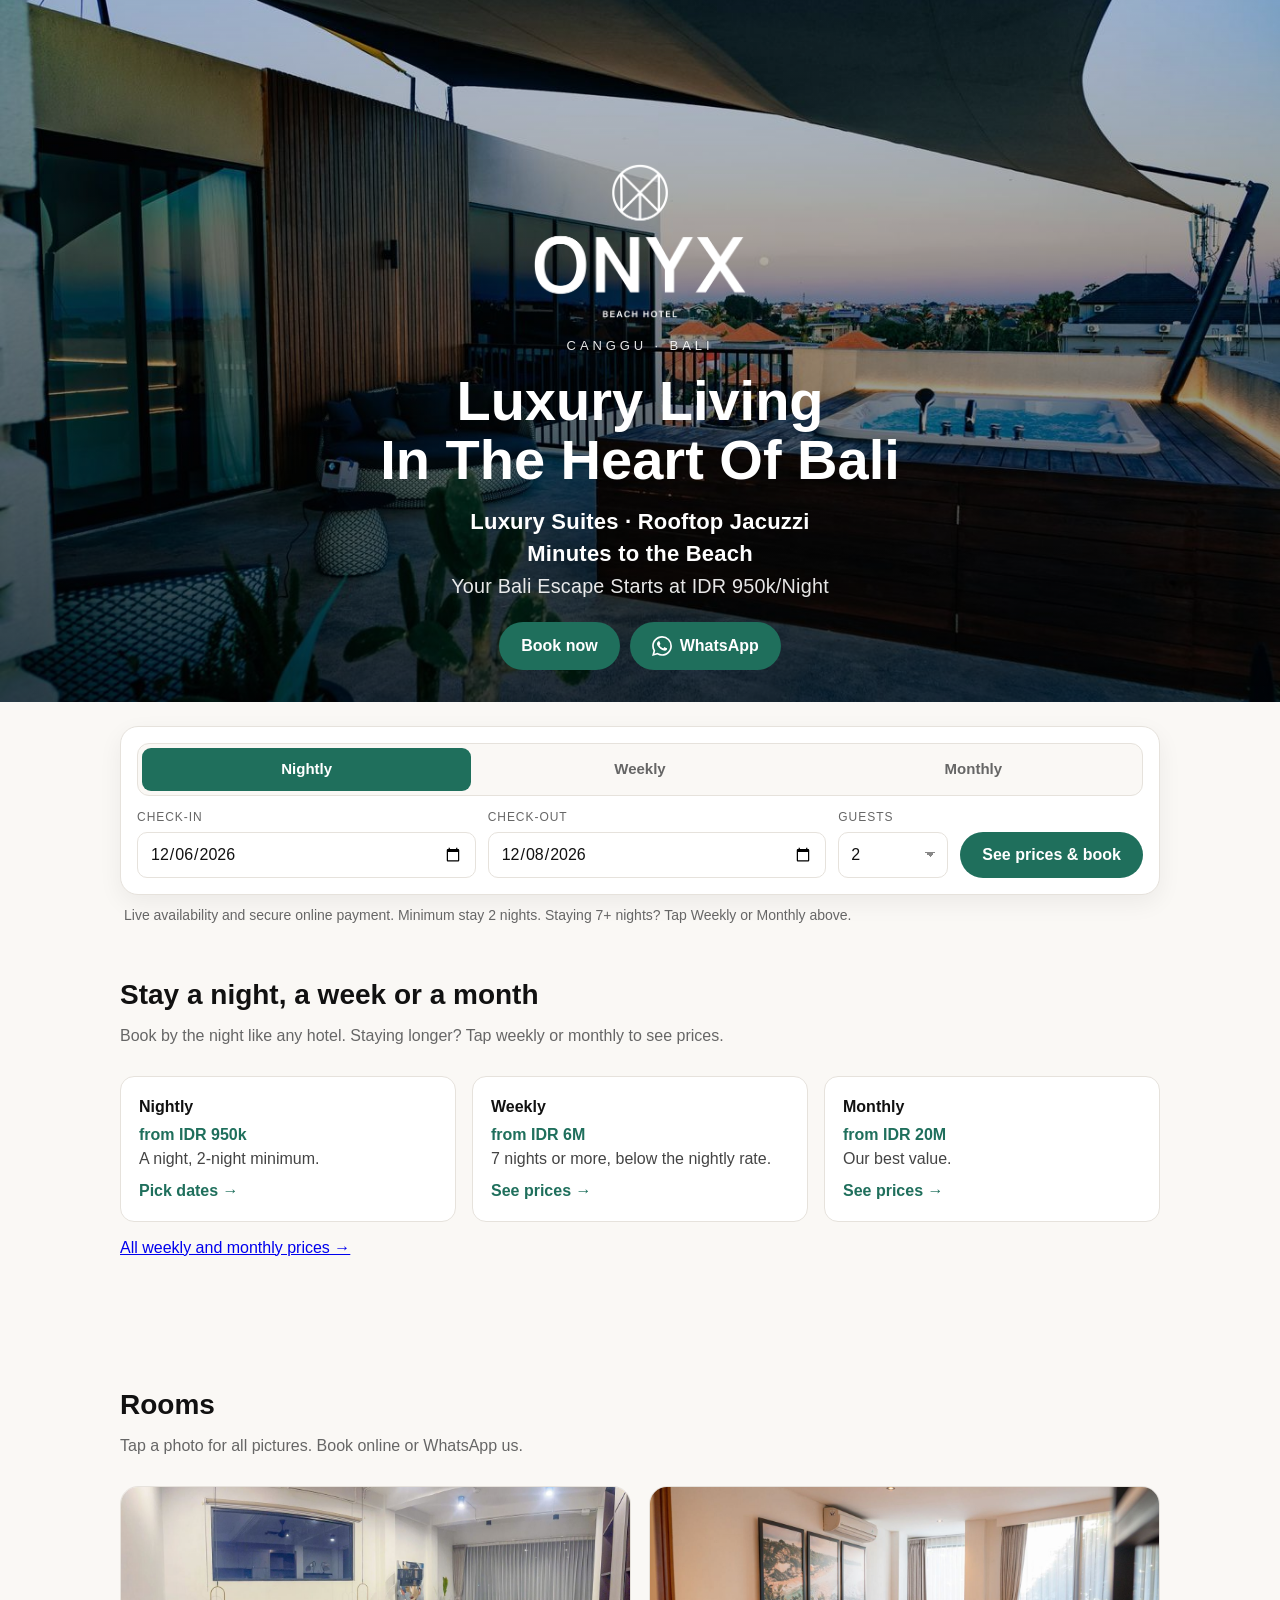
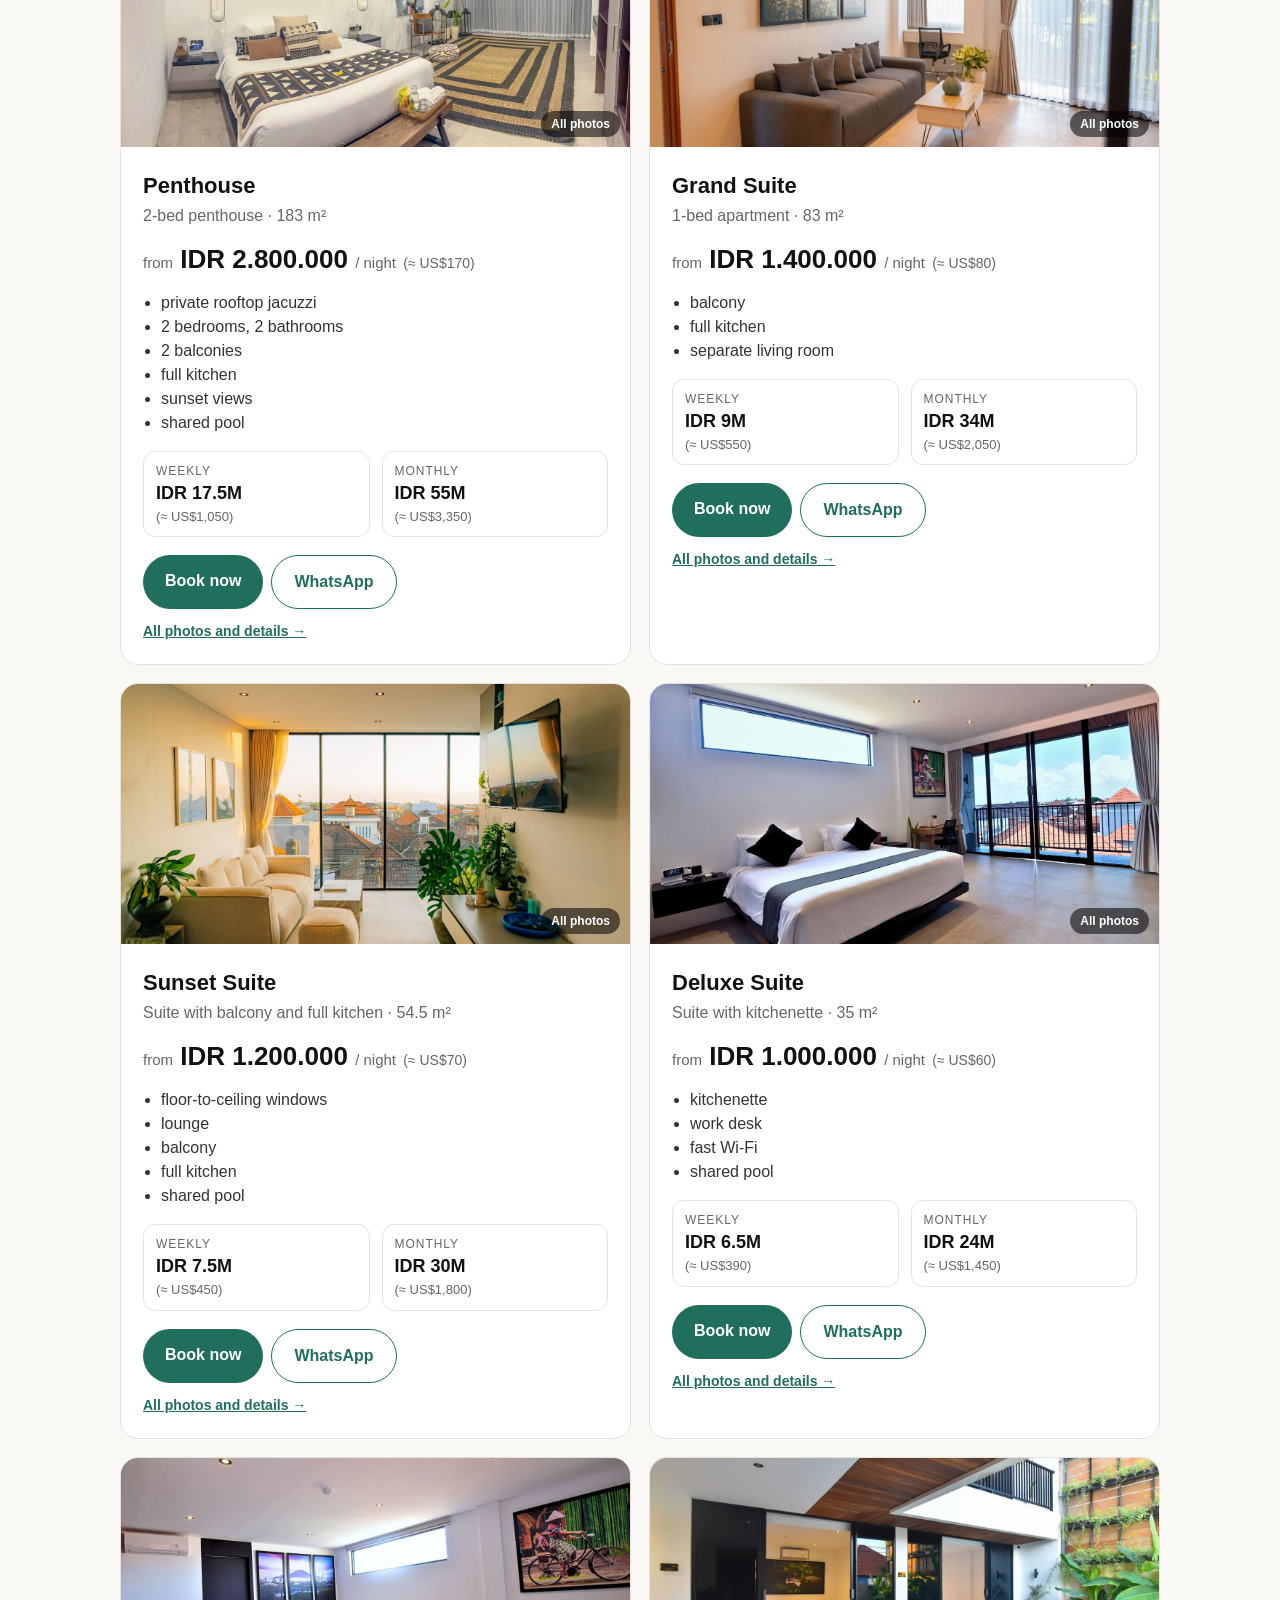
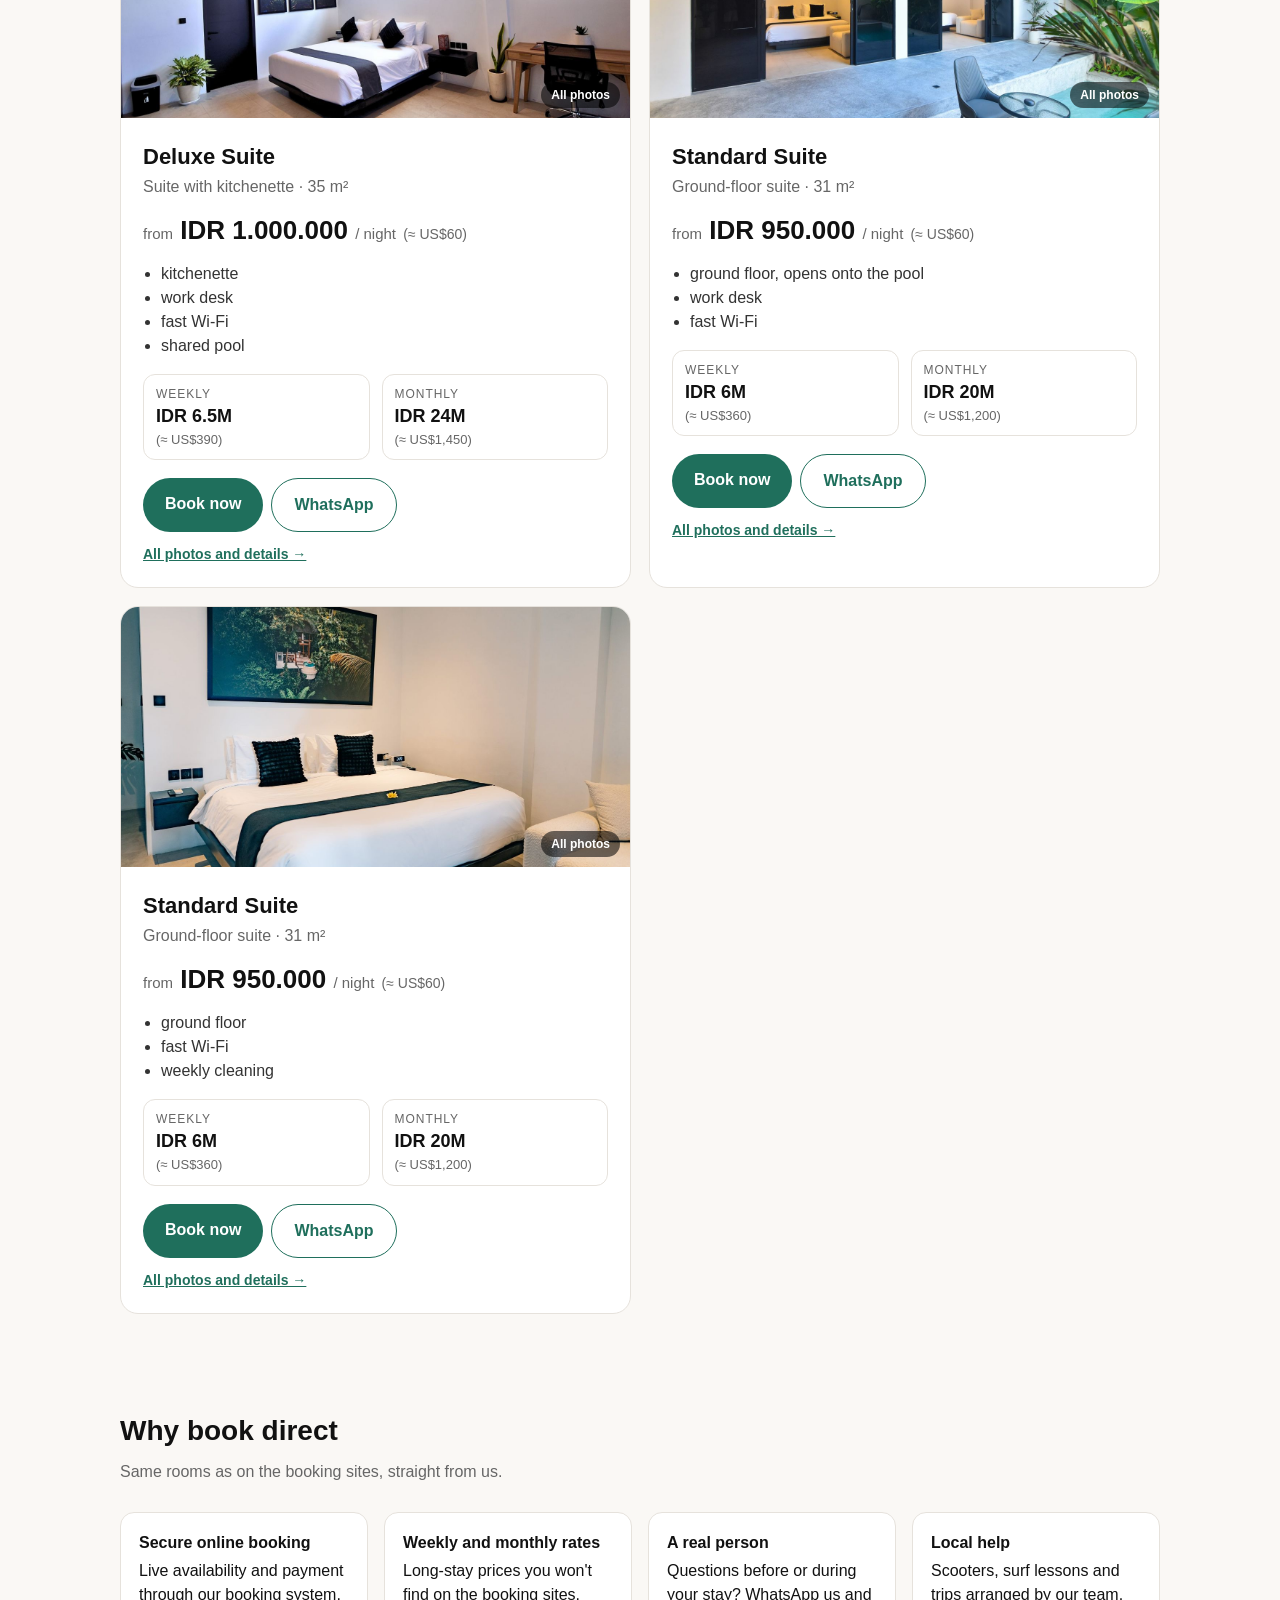
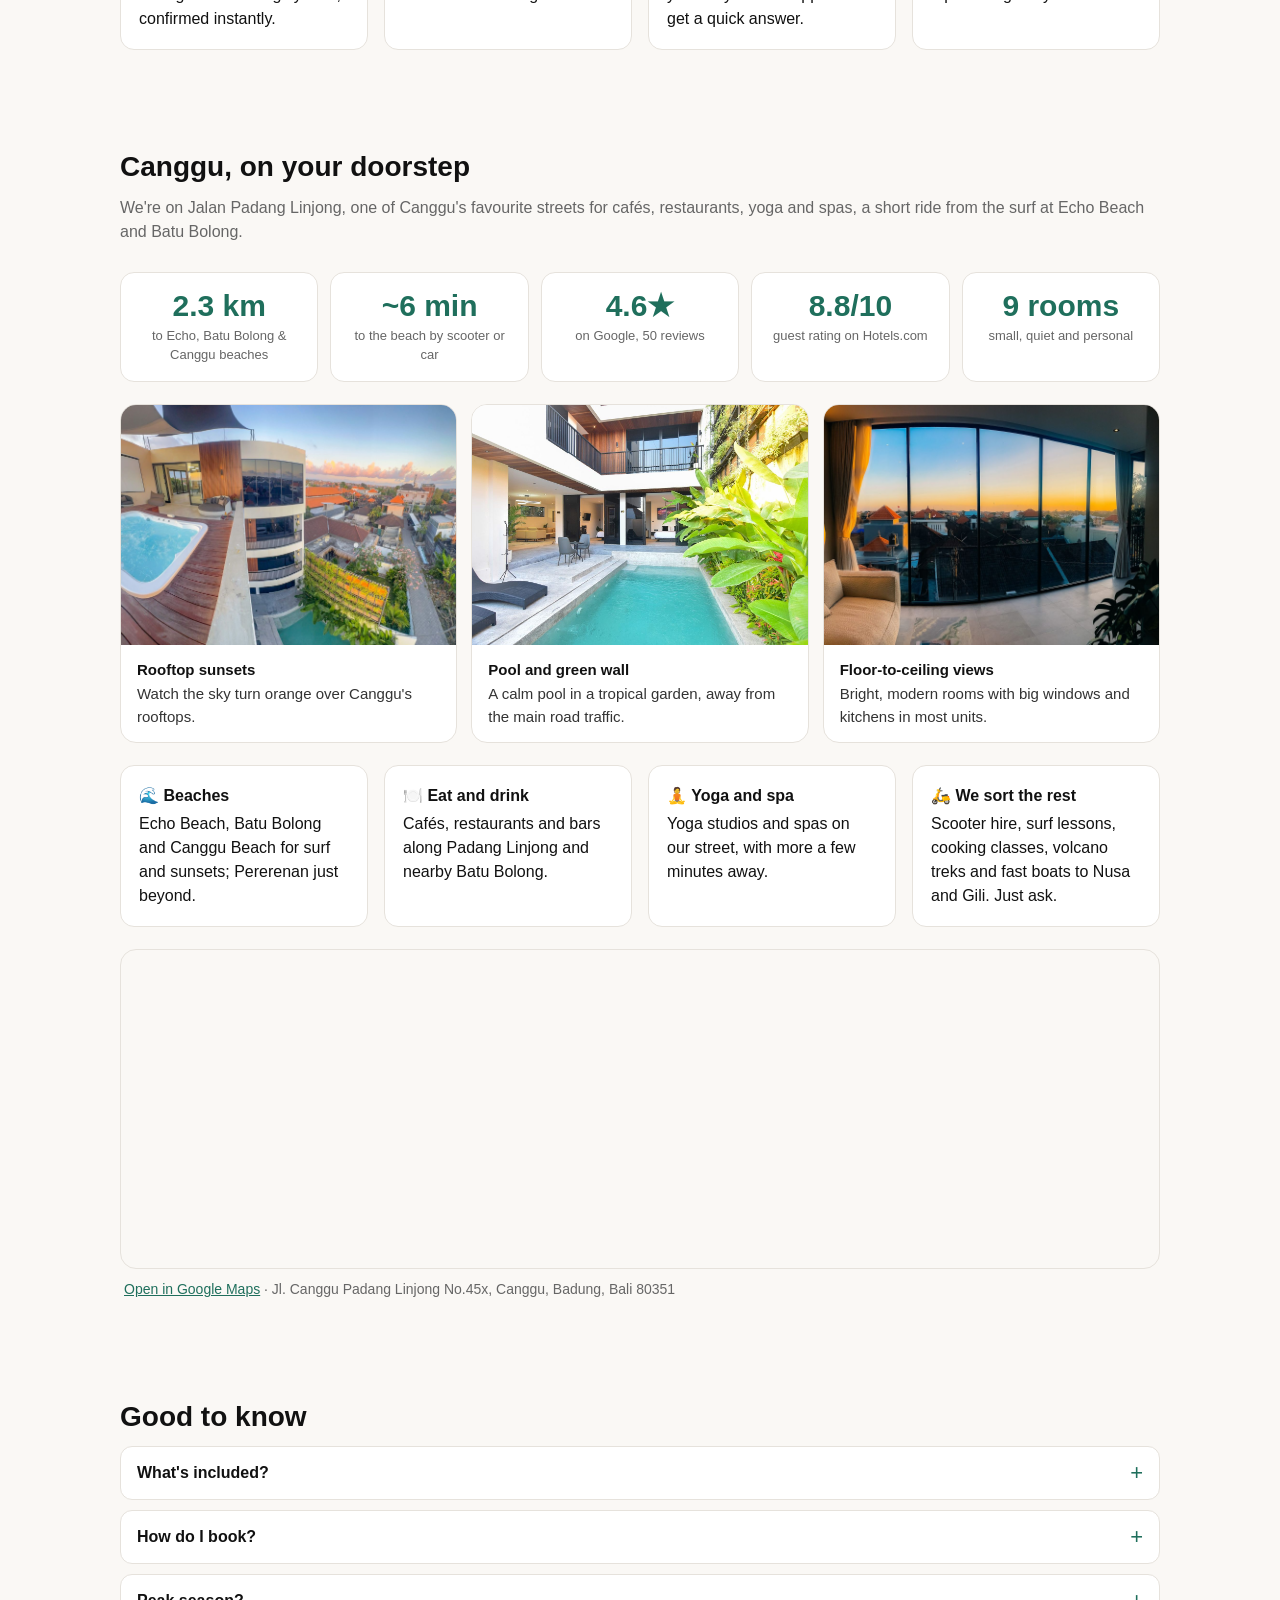
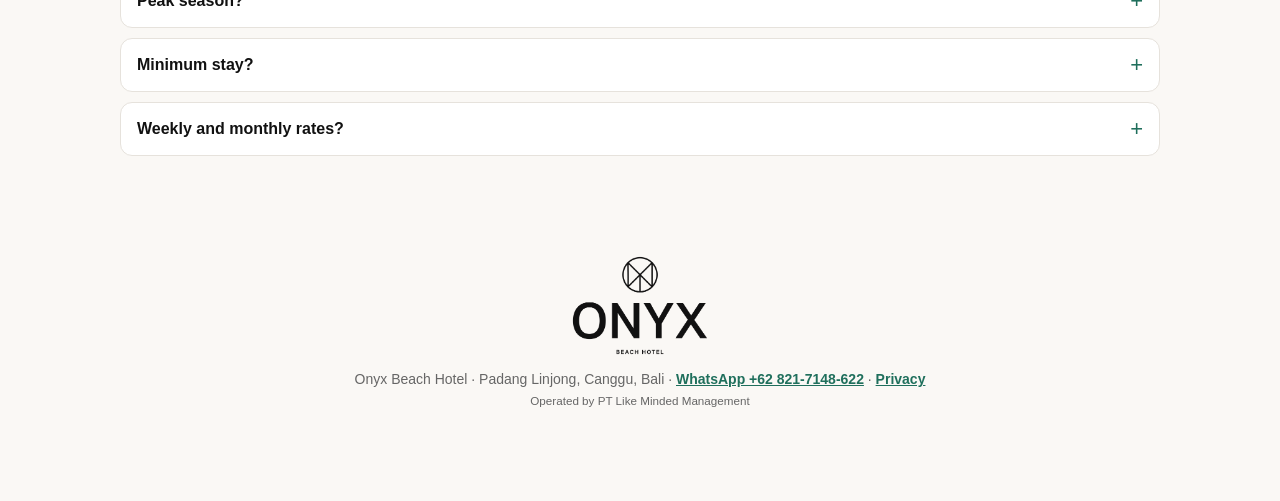
==== commit 2d489b58: "Polish: price table fits phones, prices from config, long-stays link on homepage, breadcrumbs, alt t" ====
--- a/index.html
+++ b/index.html
@@ -125,7 +125,7 @@
     <img class="logo" src="img/onyx-logo-white.png" alt="Onyx Beach Hotel">
     <div class="brand">Canggu · Bali</div>
     <h1>Luxury Living<br>In The Heart Of Bali</h1>
-    <p class="tag">Luxury Suites · Rooftop Jacuzzi<br>Minutes to the Beach<br><span class="from">Your Bali Escape Starts at IDR 950K/Night</span></p>
+    <p class="tag">Luxury Suites · Rooftop Jacuzzi<br>Minutes to the Beach<br><span class="from">Your Bali Escape Starts at IDR 950k/Night</span></p>
     <div class="hbtns"><a class="btn" href="https://us2.cloudbeds.com/en/reservation/o2FIu3?currency=idr">Book now</a><a class="btn wa" href="https://wa.me/628217148622?text=Hi%20Onyx%2C%20I%27d%20like%20to%20book%20a%20room.%20Check-in%3A%20%E2%80%A6%20Check-out%3A%20%E2%80%A6%20Guests%3A%20%E2%80%A6"><svg viewBox="0 0 24 24" width="22" height="22" aria-hidden="true" fill="currentColor"><path d="M17.472 14.382c-.297-.149-1.758-.867-2.03-.967-.273-.099-.471-.148-.67.15-.197.297-.767.966-.94 1.164-.173.199-.347.223-.644.075-.297-.15-1.255-.463-2.39-1.475-.883-.788-1.48-1.761-1.653-2.059-.173-.297-.018-.458.13-.606.134-.133.298-.347.446-.52.149-.174.198-.298.298-.497.099-.198.05-.371-.025-.52-.075-.149-.669-1.612-.916-2.207-.242-.579-.487-.5-.669-.51-.173-.008-.371-.01-.57-.01-.198 0-.52.074-.792.372-.272.297-1.04 1.016-1.04 2.479 0 1.462 1.065 2.875 1.213 3.074.149.198 2.096 3.2 5.077 4.487.709.306 1.262.489 1.694.625.712.227 1.36.195 1.871.118.571-.085 1.758-.719 2.006-1.413.248-.694.248-1.289.173-1.413-.074-.124-.272-.198-.57-.347m-5.421 7.403h-.004a9.87 9.87 0 01-5.031-1.378l-.361-.214-3.741.982.998-3.648-.235-.374a9.86 9.86 0 01-1.51-5.26c.001-5.45 4.436-9.884 9.888-9.884 2.64 0 5.122 1.03 6.988 2.898a9.825 9.825 0 012.893 6.994c-.003 5.45-4.437 9.884-9.885 9.884m8.413-18.297A11.815 11.815 0 0012.05 0C5.495 0 .16 5.335.157 11.892c0 2.096.547 4.142 1.588 5.945L.057 24l6.305-1.654a11.882 11.882 0 005.683 1.448h.005c6.554 0 11.89-5.335 11.893-11.893a11.821 11.821 0 00-3.48-8.413z"/></svg> WhatsApp</a></div>
   </div>
 </header>
@@ -196,9 +196,10 @@
   <p class="lead">Book by the night like any hotel. Staying longer? Tap weekly or monthly to see prices.</p>
   <div class="why">
     <div data-pick="night" role="button" tabindex="0"><b>Nightly</b><span class="p">from IDR 950k</span><span class="d">A night, 2-night minimum.</span><span class="go">Pick dates →</span></div>
-    <div data-pick="week" role="button" tabindex="0"><b>Weekly</b><span class="p">about −10%</span><span class="d">7 nights or more, below the nightly rate.</span><span class="go">See prices →</span></div>
+    <div data-pick="week" role="button" tabindex="0"><b>Weekly</b><span class="p">from IDR 6M</span><span class="d">7 nights or more, below the nightly rate.</span><span class="go">See prices →</span></div>
     <div data-pick="month" role="button" tabindex="0"><b>Monthly</b><span class="p">from IDR 20M</span><span class="d">Our best value.</span><span class="go">See prices →</span></div>
   </div>
+  <p class="lead" style="margin-top:14px"><a href="/long-stays/">All weekly and monthly prices →</a></p>
 </section>
 
 <section id="units">
@@ -341,7 +342,7 @@
   </div>
   <div class="why">
     <div><b>🌊 Beaches</b>Echo Beach, Batu Bolong and Canggu Beach for surf and sunsets; Pererenan just beyond.</div>
-    <div><b>🍽 Eat and drink</b>Cafés, restaurants and bars along Padang Linjong and nearby Batu Bolong.</div>
+    <div><b>🍽️ Eat and drink</b>Cafés, restaurants and bars along Padang Linjong and nearby Batu Bolong.</div>
     <div><b>🧘 Yoga and spa</b>Yoga studios and spas on our street, with more a few minutes away.</div>
     <div><b>🛵 We sort the rest</b>Scooter hire, surf lessons, cooking classes, volcano treks and fast boats to Nusa and Gili. Just ask.</div>
   </div>
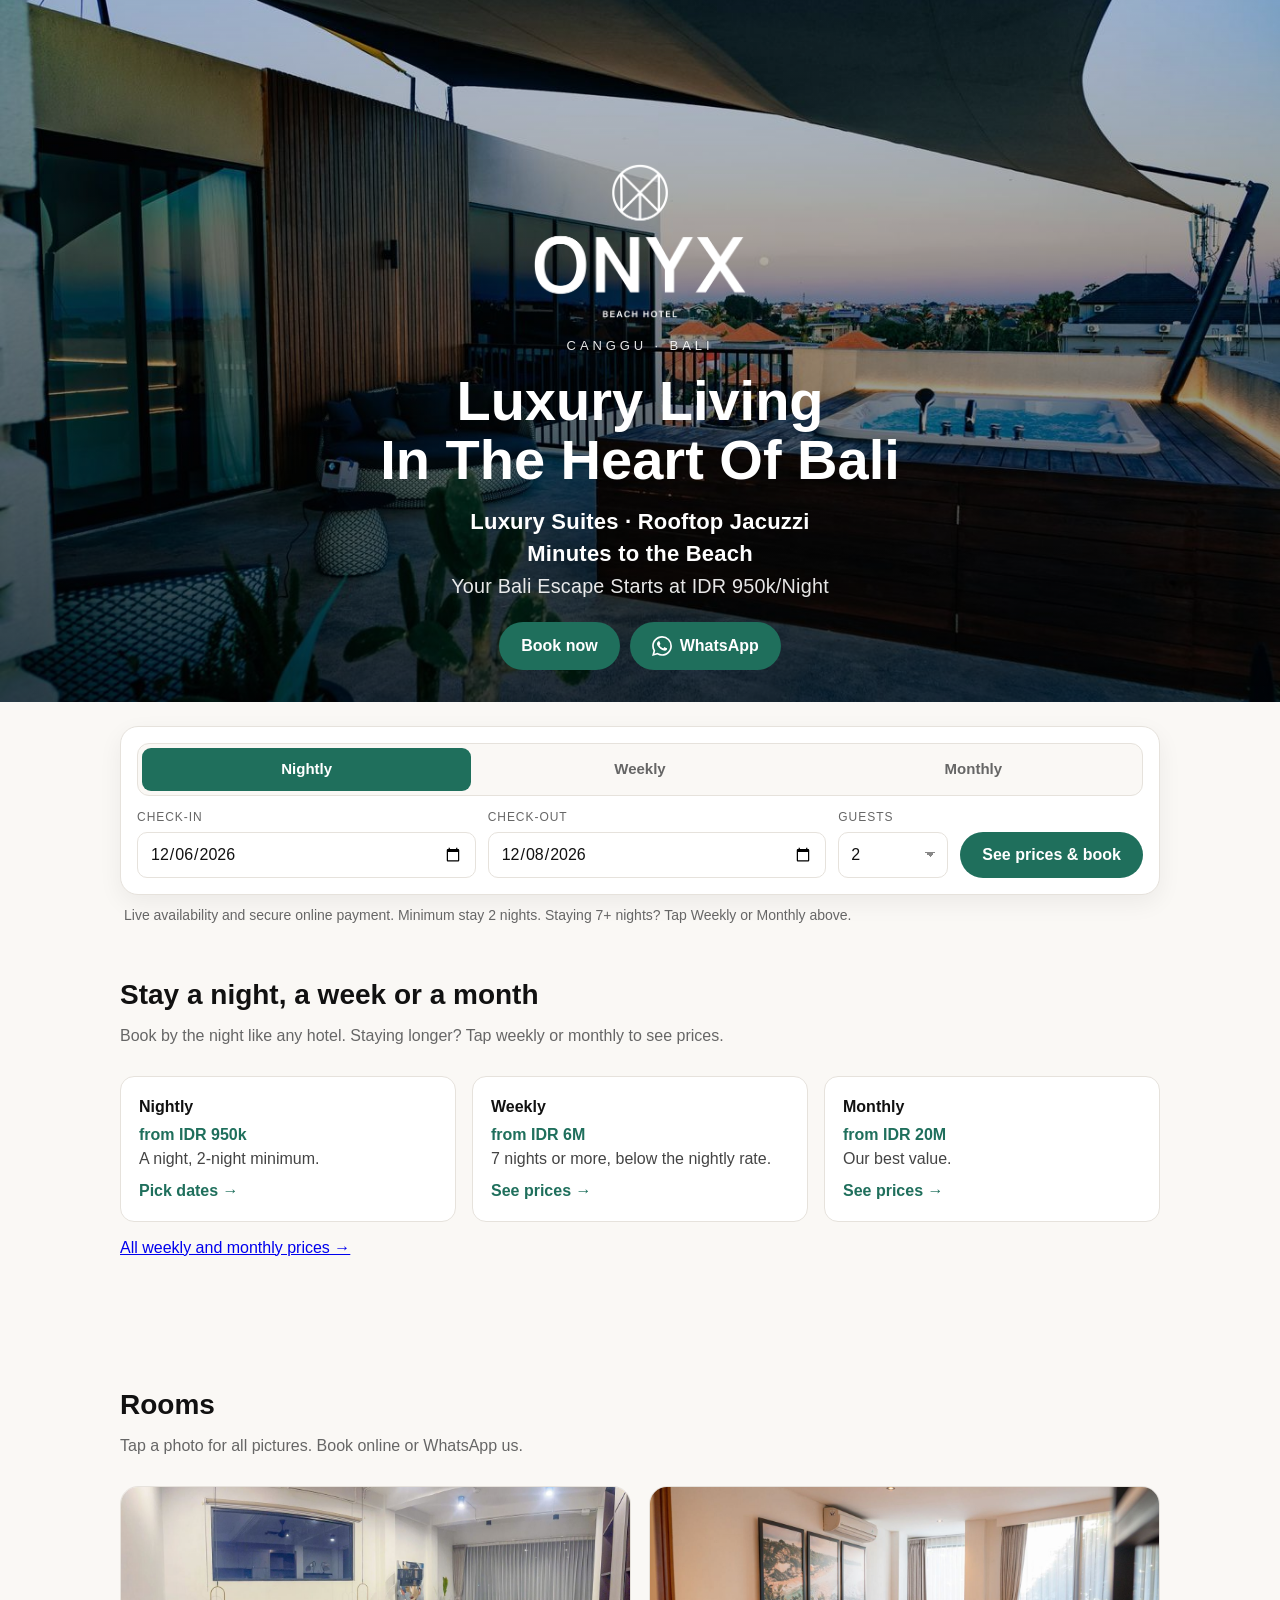
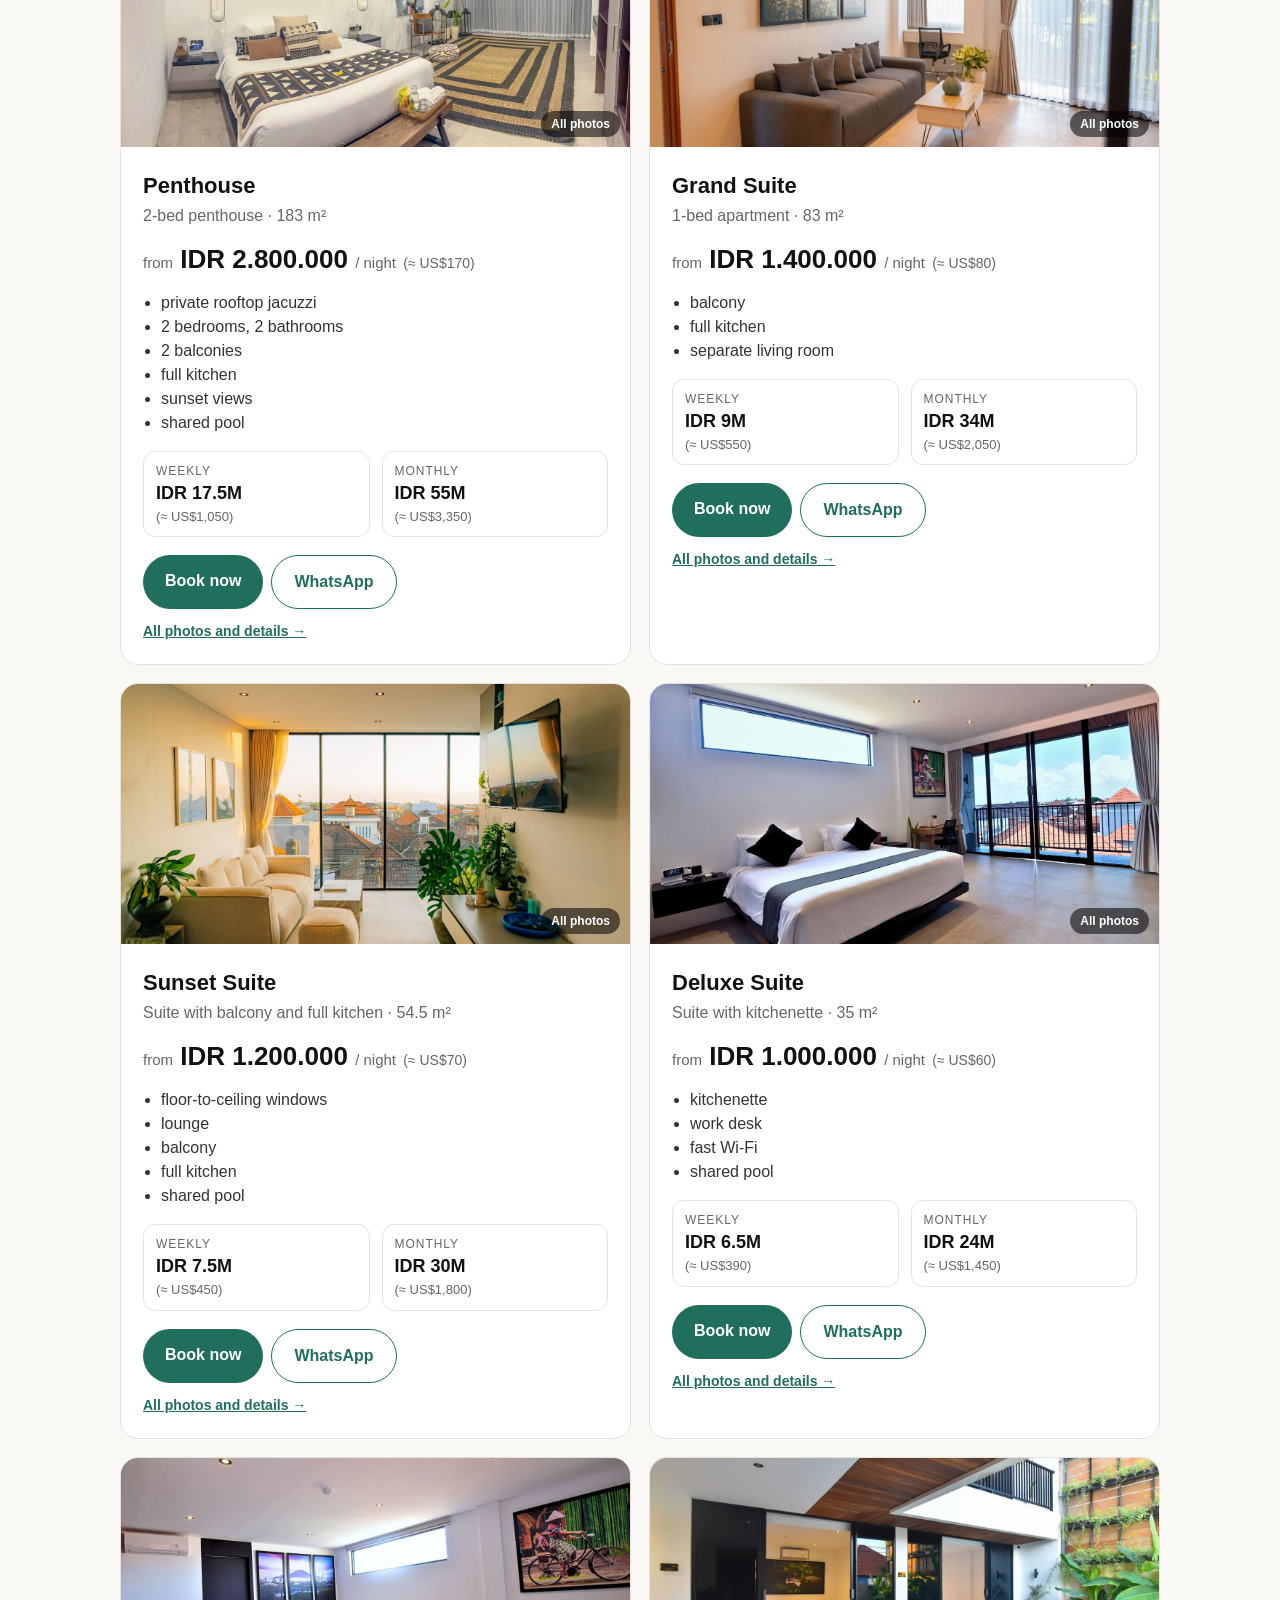
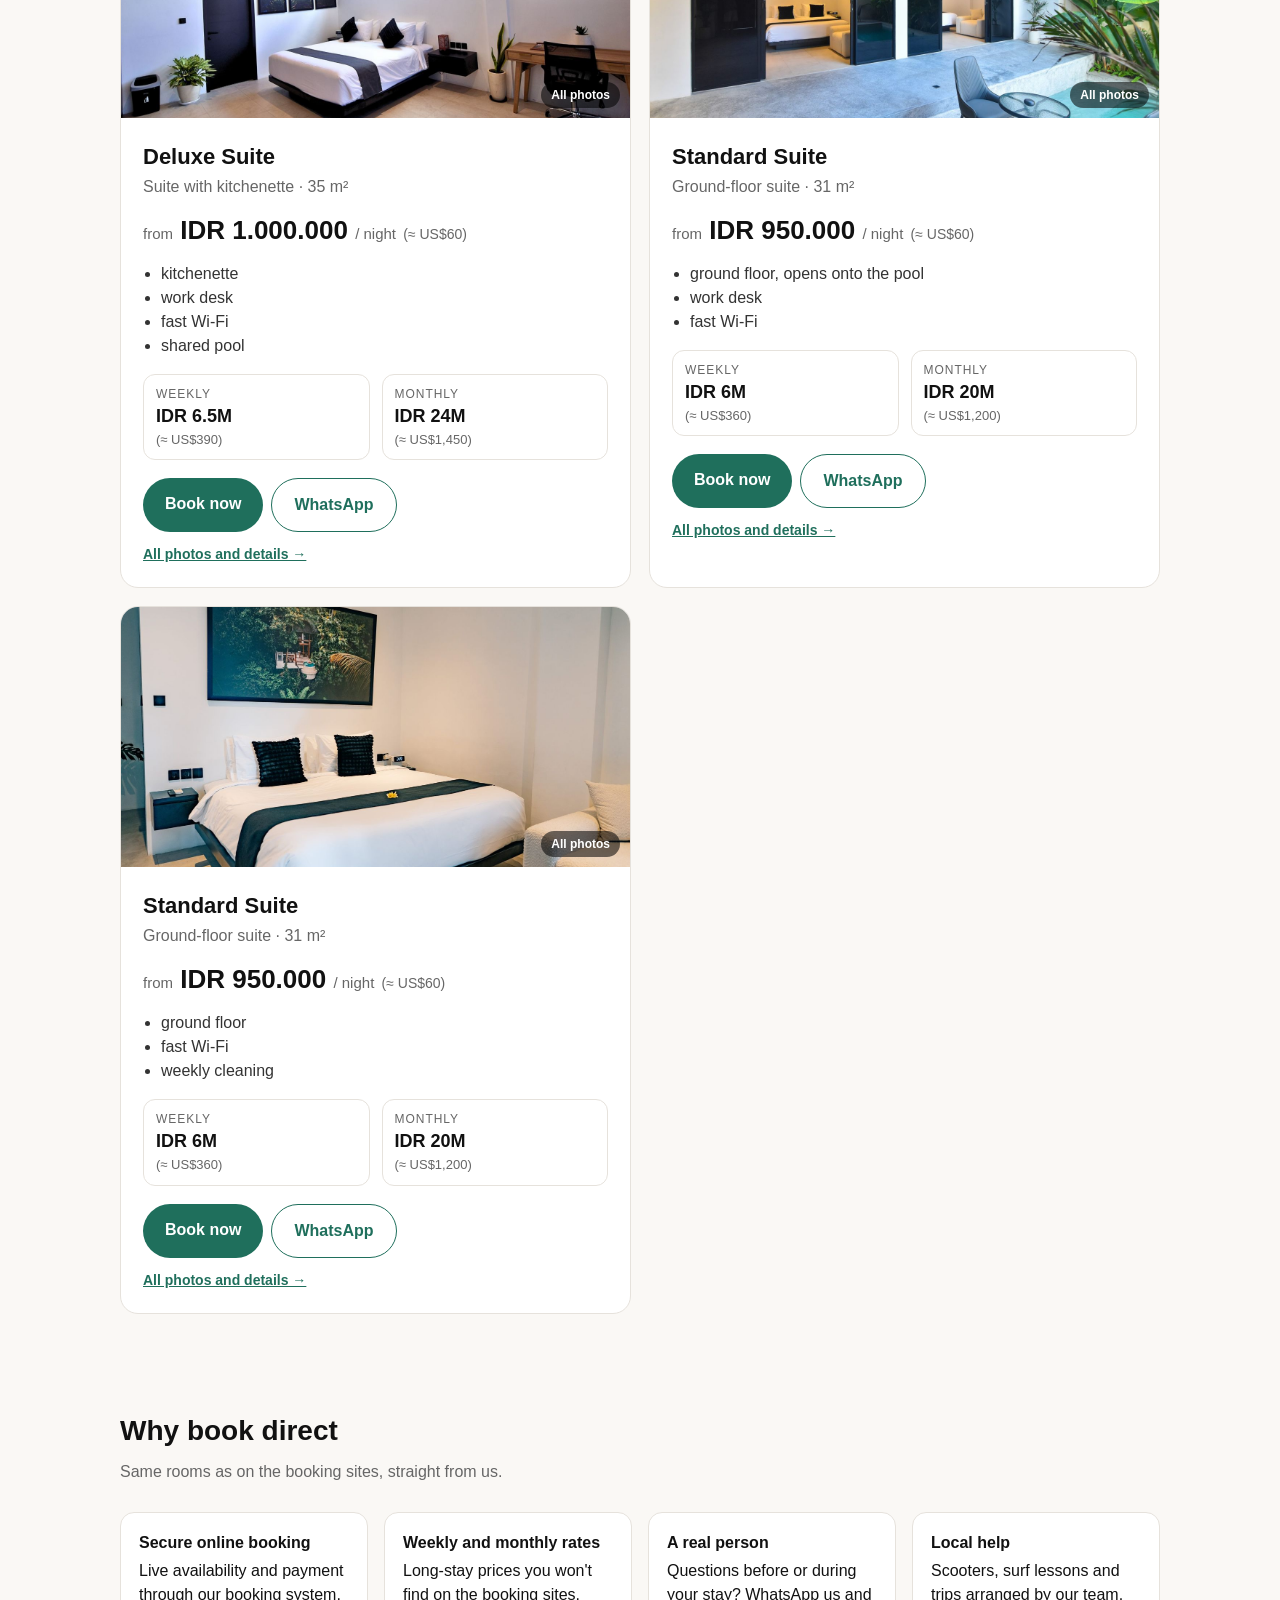
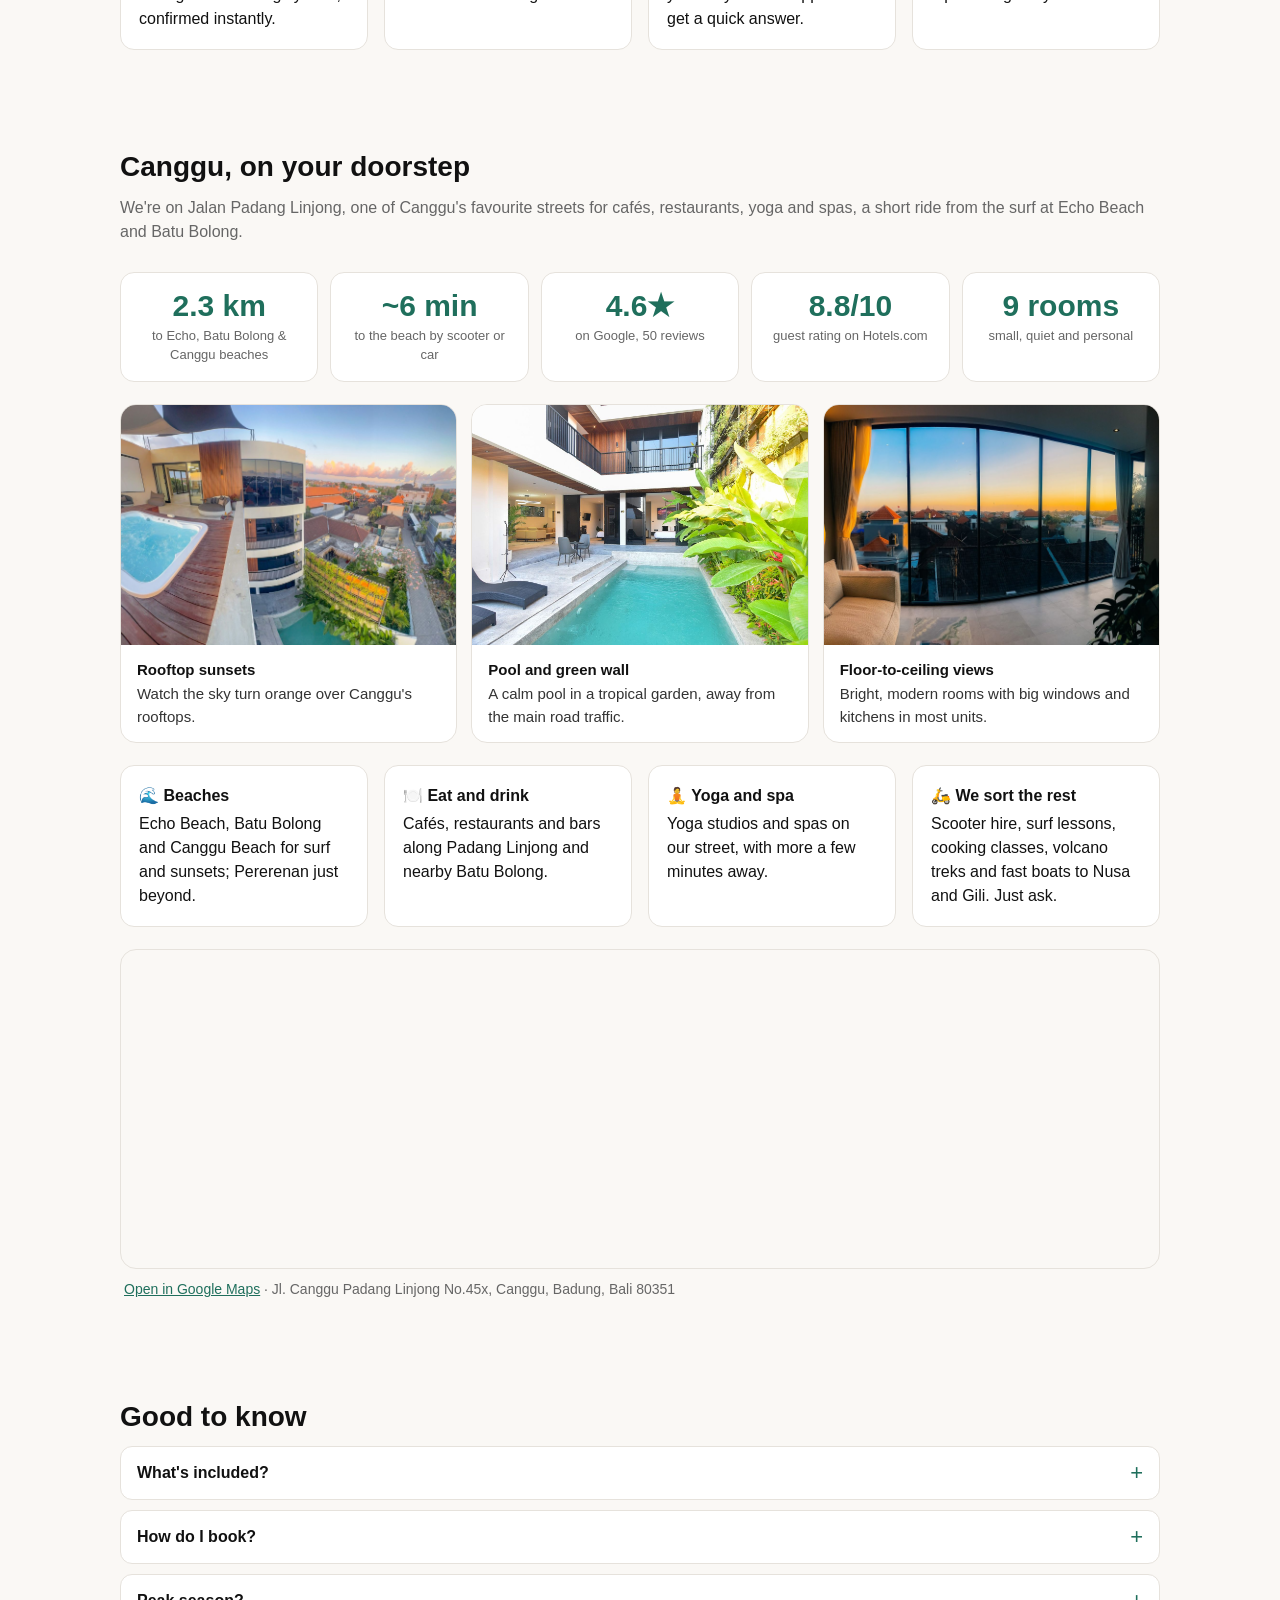
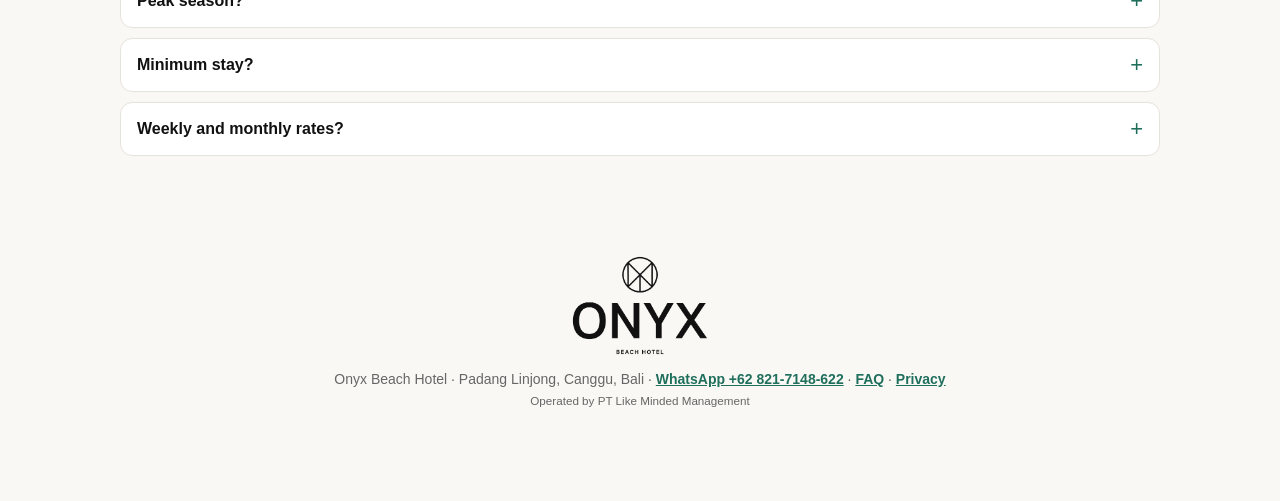
==== commit ac4b9499: "FAQ page (guest questions, FAQPage data), llms.txt summary for AI assistants, richer hotel data on t" ====
--- a/index.html
+++ b/index.html
@@ -3,9 +3,9 @@
 <head>
 <meta charset="utf-8">
 <meta name="viewport" content="width=device-width, initial-scale=1">
-<title>Onyx Beach Hotel Canggu | Boutique Hotel · Nightly, Weekly &amp; Monthly Stays</title>
-<meta name="description" content="Boutique hotel in Canggu, Bali. Suites and a rooftop penthouse around a pool, a few minutes from Echo Beach. From IDR 950k a night; weekly and monthly rates available. Book direct on WhatsApp.">
-<meta property="og:title" content="Onyx Beach Hotel, Canggu: boutique suites and a rooftop penthouse">
+<title>Onyx Beach Hotel Canggu | Luxury Hotel · Nightly, Weekly &amp; Monthly Stays</title>
+<meta name="description" content="Luxury hotel in Canggu, Bali. Suites and a rooftop penthouse around a pool, a few minutes from Echo Beach. From IDR 950k a night; weekly and monthly rates available. Book direct on WhatsApp.">
+<meta property="og:title" content="Onyx Beach Hotel, Canggu: luxury suites and a rooftop penthouse">
 <meta property="og:description" content="From IDR 950k a night. Weekly and monthly rates available. Book direct on WhatsApp.">
 <meta property="og:image" content="https://onyxbeachhotel.com/img/hero.jpg">
 <meta property="og:url" content="https://onyxbeachhotel.com/">
@@ -13,7 +13,12 @@
 <link rel="icon" type="image/png" href="img/favicon-64.png">
 <link rel="apple-touch-icon" href="img/apple-touch-icon.png">
 <meta name="theme-color" content="#000000">
-<script type="application/ld+json">{"@context": "https://schema.org", "@type": "Hotel", "name": "Onyx Beach Hotel", "description": "Boutique hotel in Padang Linjong, Canggu, Bali. Nightly stays, plus weekly and monthly rates.", "address": {"@type": "PostalAddress", "addressLocality": "Canggu", "addressRegion": "Bali", "addressCountry": "ID"}, "url": "https://onyxbeachhotel.com", "telephone": "+6281215627299", "amenityFeature": [{"@type": "LocationFeatureSpecification", "name": "Swimming pool", "value": true}, {"@type": "LocationFeatureSpecification", "name": "Free Wi-Fi", "value": true}, {"@type": "LocationFeatureSpecification", "name": "Kitchen", "value": true}], "priceRange": "From IDR 950.000 per night"}</script>
+<script async src="https://www.googletagmanager.com/gtag/js?id=G-45E932V824"></script>
+<script>window.dataLayer=window.dataLayer||[];function gtag(){dataLayer.push(arguments)}gtag('js',new Date());gtag('config','G-45E932V824');
+document.addEventListener('click',function(e){var a=e.target.closest&&e.target.closest('a');if(!a)return;var h=a.href||'';
+var ev=/cloudbeds\.com\/.*reservation/.test(h)?'book_now':/wa\.me\//.test(h)?'whatsapp_click':/workers\.dev\/book/.test(h)?'book_page':null;
+if(ev)gtag('event',ev,{link_url:h,page:location.pathname});});</script>
+<script type="application/ld+json">{"@context": "https://schema.org", "@type": "Hotel", "name": "Onyx Beach Hotel", "description": "Luxury hotel in Padang Linjong, Canggu, Bali. Nightly stays, plus weekly and monthly rates.", "address": {"@type": "PostalAddress", "streetAddress": "Jl. Canggu Padang Linjong No.45x", "addressLocality": "Canggu", "addressRegion": "Bali", "postalCode": "80351", "addressCountry": "ID"}, "url": "https://onyxbeachhotel.com", "telephone": "+6281215627299", "image": "https://onyxbeachhotel.com/img/hero.jpg", "numberOfRooms": 7, "checkinTime": "15:00", "checkoutTime": "11:00", "petsAllowed": false, "contactPoint": {"@type": "ContactPoint", "telephone": "+628217148622", "contactType": "reservations", "availableLanguage": ["English", "Indonesian"]}, "amenityFeature": [{"@type": "LocationFeatureSpecification", "name": "Swimming pool", "value": true}, {"@type": "LocationFeatureSpecification", "name": "Free Wi-Fi", "value": true}, {"@type": "LocationFeatureSpecification", "name": "Kitchen", "value": true}, {"@type": "LocationFeatureSpecification", "name": "Air conditioning", "value": true}, {"@type": "LocationFeatureSpecification", "name": "Hot water", "value": true}, {"@type": "LocationFeatureSpecification", "name": "Housekeeping", "value": true}, {"@type": "LocationFeatureSpecification", "name": "24-hour security", "value": true}, {"@type": "LocationFeatureSpecification", "name": "Luggage storage", "value": true}, {"@type": "LocationFeatureSpecification", "name": "Airport transfer", "value": true}], "priceRange": "From IDR 950.000 per night"}</script>
 <style>
 :root{--ink:#111;--muted:#666;--line:#e6e2dc;--bg:#faf8f5;--card:#fff;--accent:#1f6f5c;--accent-ink:#fff}
 *{box-sizing:border-box}body{margin:0;font-family:-apple-system,BlinkMacSystemFont,"Segoe UI",Roboto,sans-serif;color:var(--ink);background:var(--bg);line-height:1.5}
@@ -363,7 +368,7 @@
   <details><summary>Weekly and monthly rates?</summary><p>Stay 7 nights or more and we offer the weekly rate; 30 nights or more, the monthly rate. Both are shown on each room above.</p></details>
 </section>
 
-<footer><img src="img/onyx-logo-black.png" alt="Onyx Beach Hotel" style="width:140px;height:auto;margin:0 auto 12px;display:block;object-fit:contain" class="flogo">Onyx Beach Hotel · Padang Linjong, Canggu, Bali · <a href="https://wa.me/628217148622?text=Hi%20Onyx">WhatsApp +62 821-7148-622</a> · <a href="/privacy/">Privacy</a><br><small>Operated by PT Like Minded Management</small></footer>
+<footer><img src="img/onyx-logo-black.png" alt="Onyx Beach Hotel" style="width:140px;height:auto;margin:0 auto 12px;display:block;object-fit:contain" class="flogo">Onyx Beach Hotel · Padang Linjong, Canggu, Bali · <a href="https://wa.me/628217148622?text=Hi%20Onyx">WhatsApp +62 821-7148-622</a> · <a href="/faq/">FAQ</a> · <a href="/privacy/">Privacy</a><br><small>Operated by PT Like Minded Management</small></footer>
 <div id="cbcode" hidden style="position:fixed;left:12px;right:12px;top:12px;z-index:50;background:#000;color:#fff;border-radius:14px;padding:16px;font-size:15px;box-shadow:0 10px 30px rgba(0,0,0,.4)"><b>Cloudbeds approved.</b> Copy this code and send it to Claude (it expires in a few minutes):<div id="cbval" style="font:600 16px ui-monospace,monospace;background:#222;padding:10px;border-radius:8px;margin:10px 0;word-break:break-all;user-select:all;-webkit-user-select:all"></div><button id="cbcopy" style="font:700 15px inherit;padding:10px 16px;border-radius:999px;border:0;background:#fff;color:#000">Copy code</button></div>
 <script>(function(){var c=new URLSearchParams(location.search).get('code');if(!c)return;var b=document.getElementById('cbcode');document.getElementById('cbval').textContent=c;b.hidden=false;document.getElementById('cbcopy').onclick=function(){try{navigator.clipboard.writeText(c);this.textContent='Copied'}catch(e){}};})();</script>
 <a class="wafab" href="https://wa.me/628217148622?text=Hi%20Onyx" aria-label="WhatsApp us"><svg viewBox="0 0 24 24" width="22" height="22" aria-hidden="true" fill="currentColor"><path d="M17.472 14.382c-.297-.149-1.758-.867-2.03-.967-.273-.099-.471-.148-.67.15-.197.297-.767.966-.94 1.164-.173.199-.347.223-.644.075-.297-.15-1.255-.463-2.39-1.475-.883-.788-1.48-1.761-1.653-2.059-.173-.297-.018-.458.13-.606.134-.133.298-.347.446-.52.149-.174.198-.298.298-.497.099-.198.05-.371-.025-.52-.075-.149-.669-1.612-.916-2.207-.242-.579-.487-.5-.669-.51-.173-.008-.371-.01-.57-.01-.198 0-.52.074-.792.372-.272.297-1.04 1.016-1.04 2.479 0 1.462 1.065 2.875 1.213 3.074.149.198 2.096 3.2 5.077 4.487.709.306 1.262.489 1.694.625.712.227 1.36.195 1.871.118.571-.085 1.758-.719 2.006-1.413.248-.694.248-1.289.173-1.413-.074-.124-.272-.198-.57-.347m-5.421 7.403h-.004a9.87 9.87 0 01-5.031-1.378l-.361-.214-3.741.982.998-3.648-.235-.374a9.86 9.86 0 01-1.51-5.26c.001-5.45 4.436-9.884 9.888-9.884 2.64 0 5.122 1.03 6.988 2.898a9.825 9.825 0 012.893 6.994c-.003 5.45-4.437 9.884-9.885 9.884m8.413-18.297A11.815 11.815 0 0012.05 0C5.495 0 .16 5.335.157 11.892c0 2.096.547 4.142 1.588 5.945L.057 24l6.305-1.654a11.882 11.882 0 005.683 1.448h.005c6.554 0 11.89-5.335 11.893-11.893a11.821 11.821 0 00-3.48-8.413z"/></svg></a>
